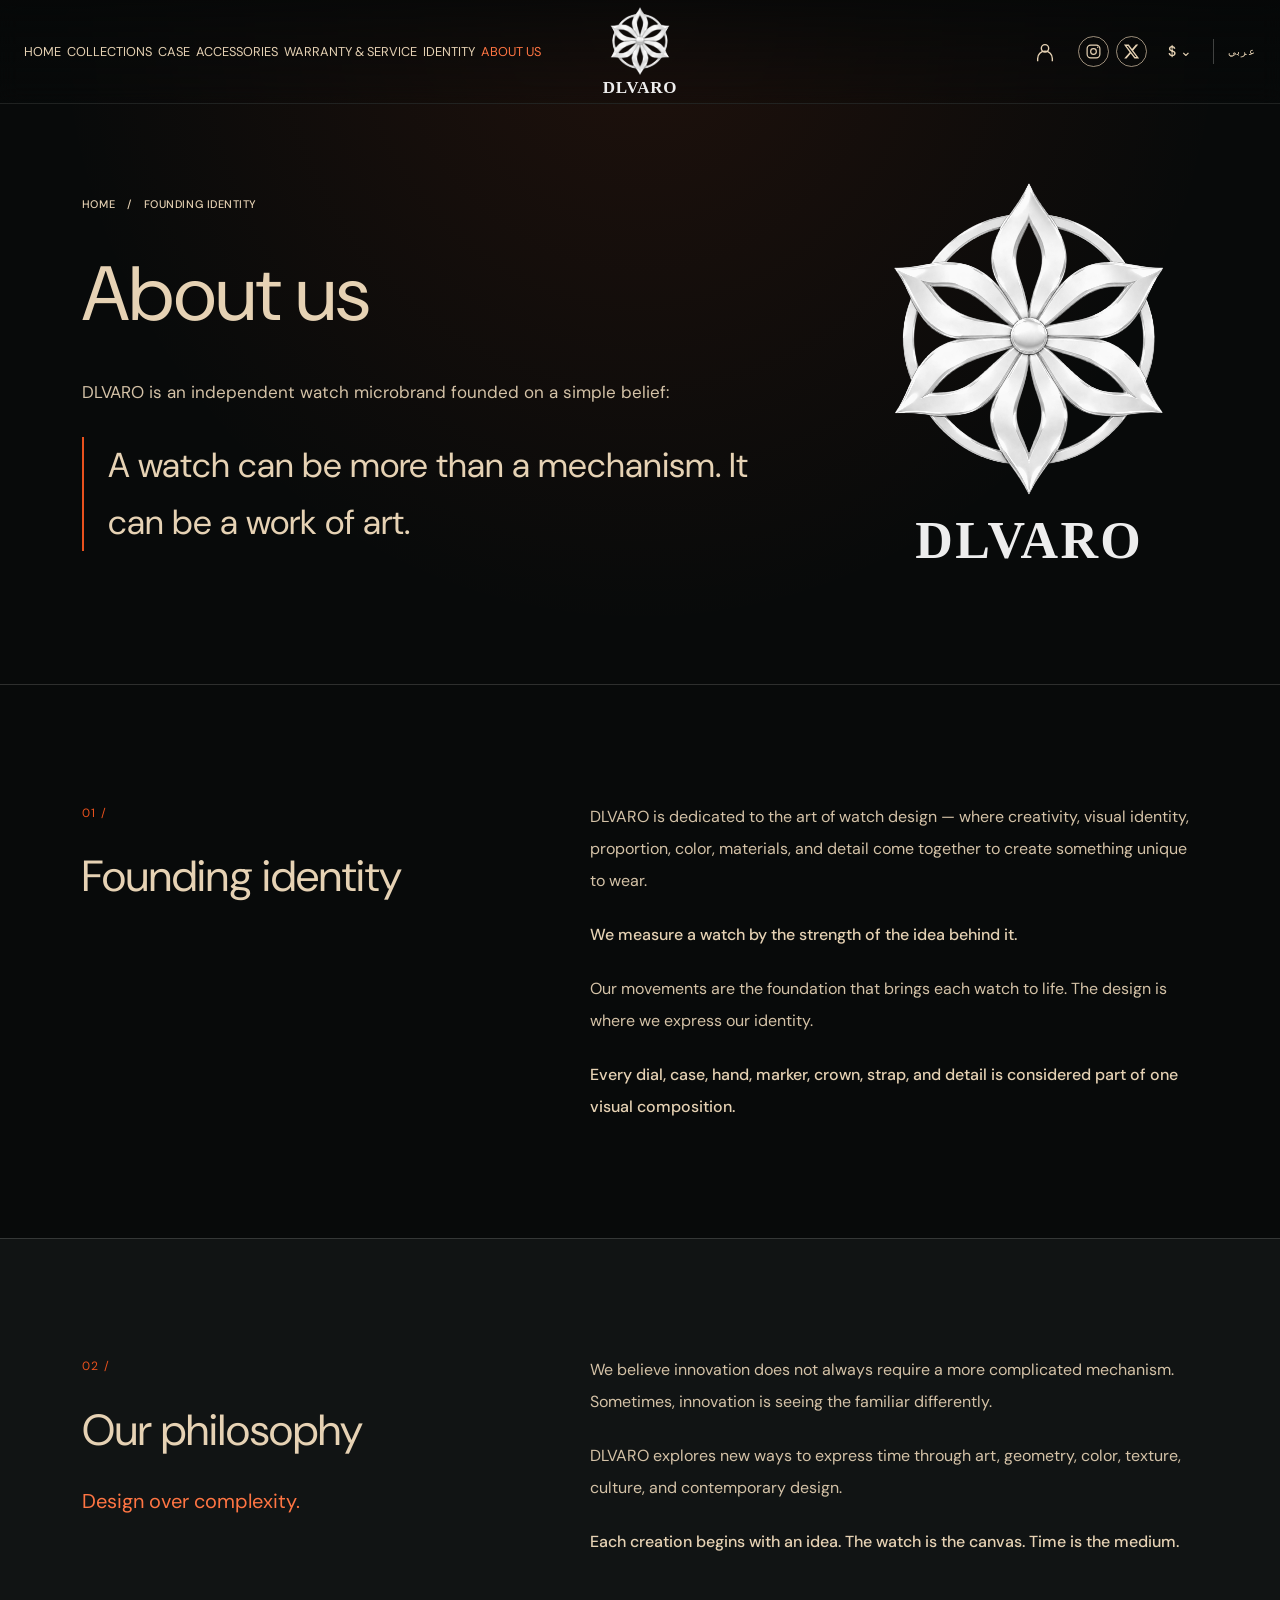
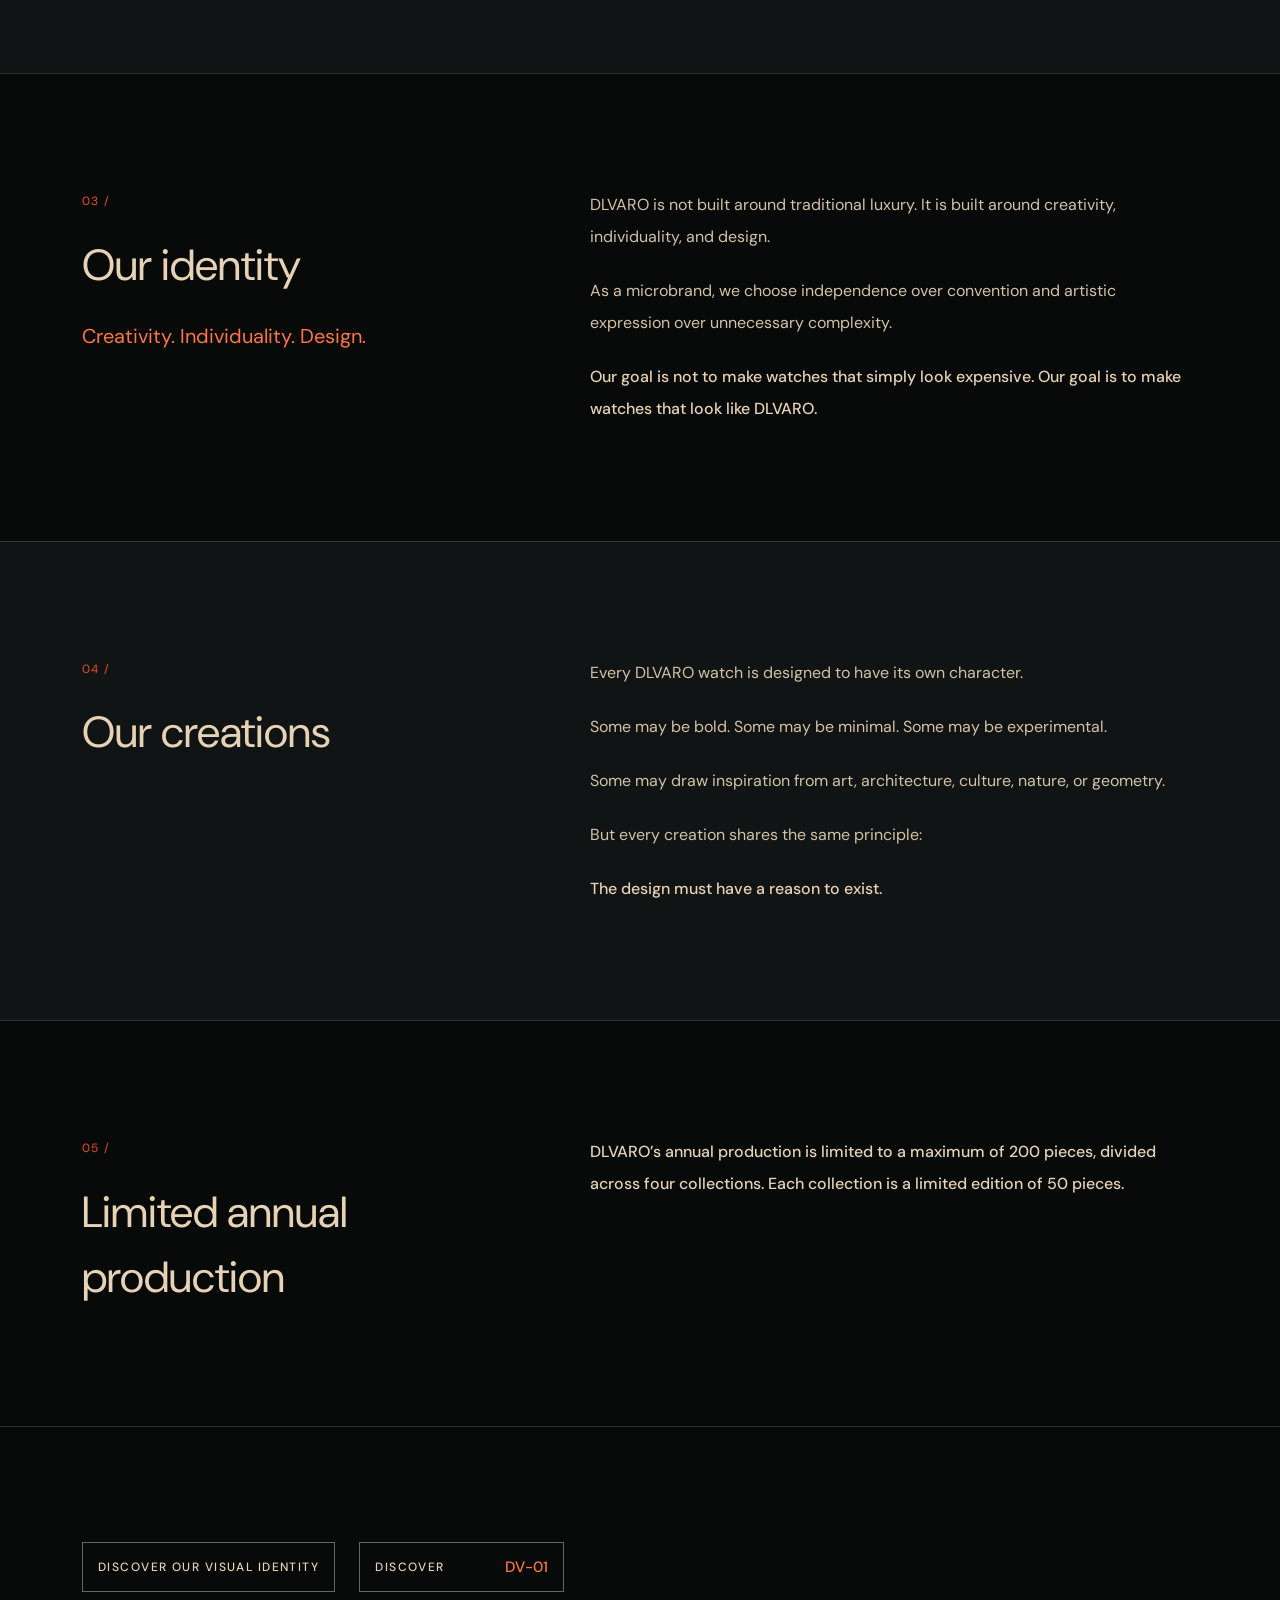
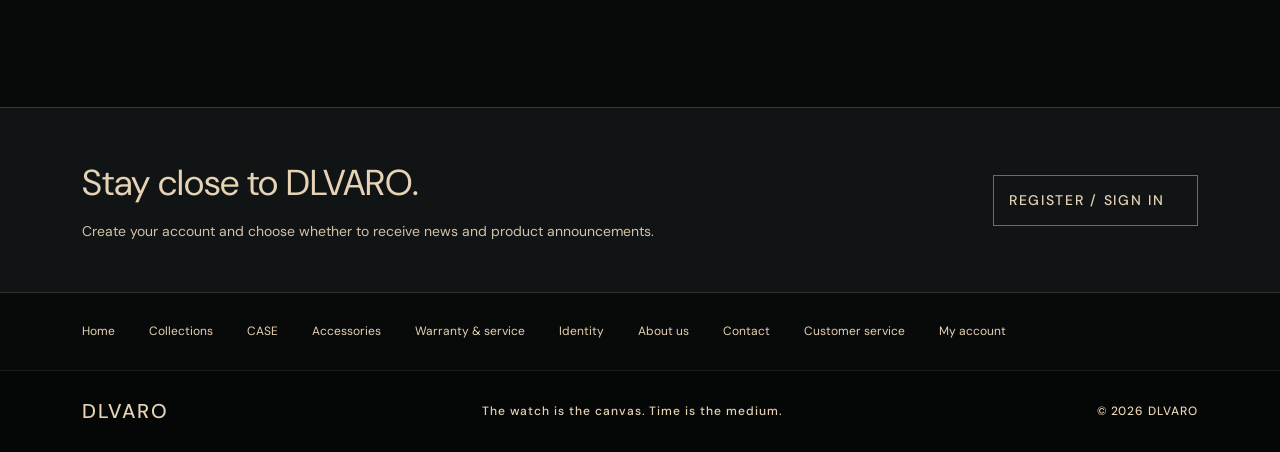
==== about.html @ 879e499f "Replace accessories imagery with four approved strap colours" ====
<!doctype html>
<html lang="en" dir="ltr">
<head>
  <meta charset="utf-8">
  <meta name="viewport" content="width=device-width, initial-scale=1">
  <meta name="theme-color" content="#090b0b">
  <meta name="description" content="Meet DLVARO: an independent watch microbrand founded on creativity, individuality, and design. Discover our founding identity and philosophy.">
  <link rel="alternate" hreflang="en" href="about.html?lang=en">
  <link rel="alternate" hreflang="ar" href="about.html?lang=ar">
  <link rel="alternate" hreflang="x-default" href="about.html?lang=en">
  <title>About us — DLVARO</title>
  <script>try { if (!sessionStorage.getItem("dlvaro-splash-seen") && !matchMedia("(prefers-reduced-motion: reduce)").matches) document.documentElement.classList.add("splash-pending"); } catch (_) {}</script>
  <link rel="preload" as="image" href="assets/dlvaro-emblem-gloss-nickel-20261121.png" imagesrcset="assets/dlvaro-emblem-gloss-nickel-20261121-192.png 192w, assets/dlvaro-emblem-gloss-nickel-20261121-640.png 640w, assets/dlvaro-emblem-gloss-nickel-20261121.png 1254w" imagesizes="320px">
  <link rel="preconnect" href="https://fonts.googleapis.com">
  <link rel="preconnect" href="https://fonts.gstatic.com" crossorigin>
  <link href="https://fonts.googleapis.com/css2?family=Cormorant+Garamond:wght@400;500;600&family=DM+Sans:wght@400;500;600&family=Noto+Naskh+Arabic:wght@400;500;600&family=Noto+Sans+Arabic:wght@400;500;600&display=swap" rel="stylesheet">
  <link rel="stylesheet" href="styles.css?v=extra-shine-20261121">
  <script src="image-quality.js?v=gloss-nickel-20261121" defer></script>
  <script src="app.js?v=accessories-four-20261121" defer></script>
  <link rel="stylesheet" href="currency.css?v=symbols-1">
  <script src="currency.js?v=trim-zeros-1" defer></script>
</head>
<body data-page="about">
  <a class="skip-link" href="#main" data-i18n="skip">Skip to content</a>
  <div class="brand-splash" aria-label="DLVARO opening animation">
    <button class="splash-skip" type="button" data-i18n="splashSkip">Skip intro</button>
    <div class="splash-lockup" aria-hidden="true">
      <img src="assets/dlvaro-emblem-gloss-nickel-20261121.png" width="1254" height="1254" alt="" srcset="assets/dlvaro-emblem-gloss-nickel-20261121-192.png 192w, assets/dlvaro-emblem-gloss-nickel-20261121-640.png 640w, assets/dlvaro-emblem-gloss-nickel-20261121.png 1254w" sizes="160px" decoding="async"><span class="brand-wordmark" dir="ltr">DLVARO</span>
      <p data-i18n="splashLine">The watch is the canvas. Time is the medium.</p>
    </div>
    <span class="splash-rule" aria-hidden="true"></span>
  </div>
  <header class="site-header">
    <a class="brand" href="index.html" aria-label="DLVARO home">
      <img src="assets/dlvaro-emblem-gloss-nickel-20261121.png" width="1254" height="1254" alt="" srcset="assets/dlvaro-emblem-gloss-nickel-20261121-192.png 192w, assets/dlvaro-emblem-gloss-nickel-20261121-640.png 640w, assets/dlvaro-emblem-gloss-nickel-20261121.png 1254w" sizes="160px" decoding="async"><span class="brand-wordmark" dir="ltr">DLVARO</span>
    </a>
    <nav class="primary-nav" id="primary-nav" aria-label="Primary navigation" data-i18n-aria="navLabel">
      <a href="index.html" data-i18n="navHome">Home</a>
      <a href="products.html" data-i18n="navProducts">Collections</a><a href="case.html" data-i18n="navCase">CASE</a>
      <a href="accessories.html" data-i18n="navAccessories">Accessories</a>
      <a href="service.html" data-i18n="navService">Warranty & service</a>
      <a href="identity.html" data-i18n="navVisualIdentity">Identity</a>
      <a href="about.html" data-i18n="navAbout">About us</a>
    </nav>
    <div class="header-actions"><a class="account-link-header" href="account.html" aria-label="My account" data-i18n-aria="accountNav"><svg viewBox="0 0 24 24" width="22" height="22" fill="none" stroke="currentColor" stroke-width="1.5" aria-hidden="true"><circle cx="12" cy="8" r="4"/><path d="M4 22v-3a8 8 0 0 1 16 0v3"/></svg></a>
      <a class="inquire-link" href="index.html#contact"><span data-i18n="navInquire">Inquire</span><span aria-hidden="true"><svg class='direction-arrow' viewBox='0 0 24 24' aria-hidden='true' focusable='false'><path d='M5 19 19 5M5 5h14v14'/></svg></span></a>
      <div class="header-social" aria-label="DLVARO social media">
        <a href="https://www.instagram.com/dlvaroofficial" target="_blank" rel="noopener noreferrer" aria-label="Instagram — DLVARO official profile"><svg class="social-icon instagram-icon" viewBox="0 0 24 24" aria-hidden="true"><rect x="3" y="3" width="18" height="18" rx="5"/><circle cx="12" cy="12" r="4"/><circle class="instagram-dot" cx="18" cy="6" r="1"/></svg></a>
        <a href="https://x.com/dlvaroofficial" target="_blank" rel="noopener noreferrer" aria-label="X — DLVARO official profile"><svg class="social-icon x-icon" viewBox="0 0 24 24" aria-hidden="true"><path d="M18.244 2.25h3.308l-7.227 8.26 8.502 11.24h-6.657l-5.214-6.817-5.967 6.817H1.68l7.73-8.835L1.254 2.25h6.826l4.713 6.231zm-1.161 17.52h1.833L7.084 4.126H5.117z"/></svg></a>
      </div>
      <button class="language-toggle" type="button" aria-label="Switch language">عربي</button>
      <button class="menu-toggle" type="button" aria-label="Open menu" aria-controls="primary-nav" aria-expanded="false"><span></span><span></span></button>
    </div>
  </header>

  <main id="main" class="about-page">
<section class="about-hero section-pad" aria-labelledby="about-title">
 <div class="about-heading"><div class="section-kicker"><a href="index.html" data-i18n="navHome">Home</a><span>/</span><span data-i18n="aboutFounding">Founding identity</span></div><h1 id="about-title" data-i18n="navAbout">About us</h1><p class="about-intro" data-i18n="aboutIntro">DLVARO is an independent watch microbrand founded on a simple belief:</p><blockquote data-i18n="aboutQuote">A watch can be more than a mechanism. It can be a work of art.</blockquote></div><figure class="about-emblem"><img src="assets/dlvaro-emblem-gloss-nickel-20261121.png" width="1254" height="1254" alt="" srcset="assets/dlvaro-emblem-gloss-nickel-20261121-192.png 192w, assets/dlvaro-emblem-gloss-nickel-20261121-640.png 640w, assets/dlvaro-emblem-gloss-nickel-20261121.png 1254w" sizes="320px" decoding="async" fetchpriority="high"><span class="brand-wordmark" dir="ltr">DLVARO</span></figure></section><section class="about-principle section-pad" id="founding" aria-labelledby="founding-title"><div class="about-section-heading"><span class="section-number">01 /</span><h2 id="founding-title" data-i18n="aboutFounding">Founding identity</h2></div><div class="about-body"><p data-i18n="aboutDedication">DLVARO is dedicated to the art of watch design — where creativity, visual identity, proportion, color, materials, and detail come together to create something unique to wear.</p><p class="about-emphasis" data-i18n="aboutIdea">We measure a watch by the strength of the idea behind it.</p><p data-i18n="aboutMovement">Our movements are the foundation that brings each watch to life. The design is where we express our identity.</p><p class="about-emphasis" data-i18n="aboutComposition">Every dial, case, hand, marker, crown, strap, and detail is considered part of one visual composition.</p></div></section><section class="about-principle section-pad" id="philosophy" aria-labelledby="philosophy-title"><div class="about-section-heading"><span class="section-number">02 /</span><h2 id="philosophy-title" data-i18n="aboutPhilosophy">Our philosophy</h2><p class="about-subtitle" data-i18n="aboutDesign">Design over complexity.</p></div><div class="about-body"><p data-i18n="aboutInnovation">We believe innovation does not always require a more complicated mechanism. Sometimes, innovation is seeing the familiar differently.</p><p data-i18n="aboutExplore">DLVARO explores new ways to express time through art, geometry, color, texture, culture, and contemporary design.</p><p class="about-emphasis" data-i18n="aboutCanvas">Each creation begins with an idea. The watch is the canvas. Time is the medium.</p></div></section><section class="about-principle section-pad" id="identity" aria-labelledby="identity-title"><div class="about-section-heading"><span class="section-number">03 /</span><h2 id="identity-title" data-i18n="aboutIdentity">Our identity</h2><p class="about-subtitle" data-i18n="aboutValues">Creativity. Individuality. Design.</p></div><div class="about-body"><p data-i18n="aboutLuxury">DLVARO is not built around traditional luxury. It is built around creativity, individuality, and design.</p><p data-i18n="aboutIndependence">As a microbrand, we choose independence over convention and artistic expression over unnecessary complexity.</p><p class="about-emphasis" data-i18n="aboutGoal">Our goal is not to make watches that simply look expensive. Our goal is to make watches that look like DLVARO.</p></div></section><section class="about-principle section-pad" id="creations" aria-labelledby="creations-title"><div class="about-section-heading"><span class="section-number">04 /</span><h2 id="creations-title" data-i18n="aboutCreations">Our creations</h2></div><div class="about-body"><p data-i18n="aboutCharacter">Every DLVARO watch is designed to have its own character.</p><p data-i18n="aboutRange">Some may be bold. Some may be minimal. Some may be experimental.</p><p data-i18n="aboutInspiration">Some may draw inspiration from art, architecture, culture, nature, or geometry.</p><p data-i18n="aboutPrinciple">But every creation shares the same principle:</p><p class="about-emphasis" data-i18n="aboutReason">The design must have a reason to exist.</p></div></section><section class="about-principle section-pad" id="annual-production" aria-labelledby="production-title"><div class="about-section-heading"><span class="section-number">05 /</span><h2 id="production-title" data-i18n="productionTitle">Limited annual production</h2></div><div class="about-body"><p class="about-emphasis" data-i18n="productionText">DLVARO’s annual production is limited to a maximum of 200 pieces, divided across four collections. Each collection is a limited edition of 50 pieces.</p></div></section><nav class="about-next section-pad" aria-label="Explore DLVARO" data-i18n-aria="explore"><a class="button-outline" href="identity.html" data-i18n="aboutExploreIdentity">Discover our visual identity</a><a class="button-outline" href="products.html" data-i18n="aboutExploreWatch">Discover DV-01</a></nav></main>

  <section class="membership-invite"><div><h2 data-i18n="joinTitle" >Stay close to DLVARO.</h2><p data-i18n="joinText" >Create your account and choose whether to receive news and product announcements.</p></div><a class="button-outline" href="account.html" data-i18n="joinCta">Register / Sign in</a></section>
<nav class="footer-map" aria-label="Site map" data-i18n-aria="siteMap">
  <a href="index.html" data-i18n="navHome">Home</a><a href="products.html" data-i18n="navProducts">Collections</a><a href="case.html" data-i18n="navCase">CASE</a><a href="accessories.html" data-i18n="navAccessories">Accessories</a><a href="service.html" data-i18n="navService">Warranty & service</a><a href="identity.html" data-i18n="navVisualIdentity">Identity</a>
      <a href="about.html" data-i18n="navAbout">About us</a><a href="index.html#contact" data-i18n="navContact">Contact</a>
<a href="service.html#customer-service" data-i18n="customerService">Customer service</a><a href="account.html" data-i18n="accountNav">My account</a></nav>
<footer class="site-footer"><a class="footer-brand" href="index.html">DLVARO</a><p data-i18n="footerLine">The watch is the canvas. Time is the medium.</p><span>© <span id="year"></span> DLVARO</span></footer>
</body>
</html>
---- styles.css ----
:root {
  color-scheme: dark;
  --ink: #080a0a;
  --ink-raised: #111414;
  --ink-panel: #171a19;
  --paper: #e8e7e1;
  --paper-soft: #f1f0eb;
  --text-warm: #e6d2b4;
  --text-warm-soft: #d4c2a7;
  --silver: #c9cbc7;
  --silver-muted: #9da29e;
  --orange: #e9511d;
  --orange-light: #ff7543;
  --rule-dark: rgba(238, 240, 234, .16);
  --rule-light: rgba(17, 20, 19, .17);
  --serif: var(--sans);
  --sans: "DM Sans", "Helvetica Neue", Arial, sans-serif;
  --arabic-serif: var(--arabic-sans);
  --arabic-sans: "Noto Sans Arabic", "Geeza Pro", Tahoma, sans-serif;
  --page-pad: clamp(22px, 6.4vw, 112px);
  --content: 1440px;
}
* { box-sizing: border-box; }
.model-code { display: inline-block; white-space: nowrap; font-family: var(--sans) !important; font-variant-numeric: lining-nums; font-feature-settings: normal; font-weight: 500; letter-spacing: .015em; }
.brand-splash {
  position: fixed; z-index: 1000; inset: 0; display: grid; place-items: center; overflow: hidden;
  background: radial-gradient(ellipse at 50% 52%, rgba(225, 230, 225, .08), transparent 31%), #080a0a;
  color: var(--text-warm); opacity: 0; visibility: hidden; pointer-events: none;
  transition: opacity .55s ease, visibility .55s ease;
}
.brand-splash::before {
  content: ""; position: absolute; inset: 0; opacity: .15; pointer-events: none;
  background: linear-gradient(90deg, transparent calc(50% - .5px), rgba(238, 240, 234, .22) 50%, transparent calc(50% + .5px));
}
.splash-pending .brand-splash { opacity: 1; visibility: visible; pointer-events: auto; animation: splash-failsafe 3.2s linear forwards; }
.splash-exit .brand-splash { opacity: 0; pointer-events: none; }
.splash-lockup { position: relative; display: grid; justify-items: center; gap: 20px; opacity: 0; animation: splash-lockup-reveal .95s .12s cubic-bezier(.2,.7,.25,1) forwards; }
.splash-lockup img { width: clamp(180px, 27vw, 310px); max-height: 47svh; object-fit: contain; filter: drop-shadow(0 20px 45px rgba(0,0,0,.55)); }
.splash-lockup p { color: var(--text-warm); font: 500 9px/1.5 var(--sans); letter-spacing: .22em; text-align: center; text-transform: uppercase; }
.splash-rule { position: absolute; top: calc(50% + clamp(110px, 25vh, 230px)); width: 58px; height: 1px; background: var(--orange); transform: scaleX(0); animation: splash-rule-reveal .75s .4s ease-out forwards; }
.splash-skip { position: absolute; z-index: 1; top: 26px; inset-inline-end: var(--page-pad); padding: 9px 12px; border: 1px solid rgba(238,240,234,.28); background: transparent; color: var(--text-warm); cursor: pointer; font: 500 8px/1.5 var(--sans); letter-spacing: .14em; text-transform: uppercase; }
.splash-skip:hover { border-color: var(--orange-light); color: var(--text-warm); }
@keyframes splash-lockup-reveal { from { opacity: 0; transform: translateY(14px) scale(.97); filter: blur(7px); } to { opacity: 1; transform: translateY(0) scale(1); filter: blur(0); } }
@keyframes splash-rule-reveal { to { transform: scaleX(1); } }
@keyframes splash-failsafe { 0%, 82% { opacity: 1; visibility: visible; } 100% { opacity: 0; visibility: hidden; } }
html { scroll-behavior: smooth; scroll-padding-top: 88px; }
body {
  margin: 0;
  background: var(--ink);
  color: var(--text-warm);
  font: 400 14px/1.7 var(--sans);
  -webkit-font-smoothing: antialiased;
  text-rendering: optimizeLegibility;
}
body.menu-open { overflow: hidden; }
a { color: inherit; text-decoration: none; }
button { font: inherit; }
img { display: block; max-width: 100%; }
h1, h2, h3, p, figure { margin: 0; }
::selection { color: var(--text-warm); background: var(--orange); }
:focus-visible { outline: 2px solid var(--orange-light); outline-offset: 4px; }
.skip-link {
  position: fixed; z-index: 100; top: 10px; inset-inline-start: 10px;
  padding: 10px 16px; color: var(--text-warm); background: var(--orange);
  transform: translateY(-160%);
}
.skip-link:focus { transform: translateY(0); }
.site-header {
  position: absolute; inset: 0 0 auto; z-index: 20;
  height: 104px; padding-inline: var(--page-pad);
  display: grid; grid-template-columns: 1fr auto 1fr; align-items: center;
  color: var(--text-warm);
  border-bottom: 1px solid rgba(238, 240, 234, .11);
  background: linear-gradient(180deg, rgba(6, 8, 8, .84), rgba(6, 8, 8, .18));
  backdrop-filter: blur(10px);
}
.brand { width: 96px; height: 100px; display: grid; place-items: center; }
.brand img { width: 92px; height: 98px; object-fit: contain; }
.primary-nav { display: flex; align-items: center; justify-content: center; gap: clamp(22px, 3.5vw, 52px); }
.primary-nav a, .inquire-link, .language-toggle {
  font-size: 10px; letter-spacing: .13em; text-transform: uppercase;
}
.primary-nav a { color: var(--text-warm); transition: color .2s ease; }
.primary-nav a:hover, .social-links a:hover { color: var(--orange-light); }
.header-actions { display: flex; justify-content: flex-end; align-items: center; gap: 18px; }
.inquire-link { display: inline-flex; align-items: center; gap: 9px; white-space: nowrap; }
.inquire-link span:last-child { color: var(--orange-light); font-size: 15px; }
.header-social { display: flex; align-items: center; gap: 7px; }
.header-social a {
  width: 31px; height: 31px; display: grid; place-items: center; border-radius: 50%;
  color: var(--text-warm); border: 1px solid rgba(238, 240, 234, .32);
  transition: color .2s ease, border-color .2s ease, background .2s ease;
}
.header-social a:hover { color: var(--orange-light); border-color: var(--orange-light); background: rgba(233, 81, 29, .1); }
.social-icon { display: block; width: 17px; height: 17px; flex: none; }
.instagram-icon { fill: none; stroke: currentColor; stroke-width: 1.7; }
.instagram-dot { fill: currentColor; stroke: none; }
.x-icon { fill: currentColor; }
.language-toggle {
  color: var(--text-warm); cursor: pointer; border: 0;
  border-inline-start: 1px solid rgba(238, 240, 234, .25);
  background: transparent; padding: 4px 0 4px 14px; white-space: nowrap;
}
.menu-toggle { display: none; }

main, footer { overflow: clip; }
.hero {
  position: relative; isolation: isolate; overflow: hidden;
  min-height: min(900px, 100svh); padding: 124px var(--page-pad) 76px;
  display: grid; grid-template-columns: minmax(0, .92fr) minmax(0, 1.08fr);
  align-items: center; gap: clamp(32px, 5.5vw, 84px);
  background:
    radial-gradient(ellipse at 73% 49%, rgba(218, 224, 217, .075), transparent 32%),
    radial-gradient(ellipse at 50% 80%, rgba(233, 81, 29, .11), transparent 32%),
    var(--ink);
}
.hero::before {
  content: ""; position: absolute; z-index: -1; inset: 0;
  opacity: .14; pointer-events: none;
  background: linear-gradient(90deg, transparent 49.94%, rgba(236, 238, 233, .16) 50%, transparent 50.06%);
}
.hero-grain {
  position: absolute; z-index: -1; inset: 0; pointer-events: none; opacity: .08;
  background-image: url("data:image/svg+xml,%3Csvg viewBox='0 0 180 180' xmlns='http://www.w3.org/2000/svg'%3E%3Cfilter id='n'%3E%3CfeTurbulence type='fractalNoise' baseFrequency='.94' numOctaves='3' stitchTiles='stitch'/%3E%3C/filter%3E%3Crect width='100%25' height='100%25' filter='url(%23n)' opacity='.18'/%3E%3C/svg%3E");
}
.hero-copy { position: relative; z-index: 2; max-width: 590px; }
.eyebrow, .section-kicker {
  display: flex; align-items: center; gap: 12px;
  color: var(--text-warm); font: 500 9px/1.5 var(--sans);
  letter-spacing: .18em; text-transform: uppercase;
}
.eyebrow-line { width: 32px; height: 1px; background: var(--orange); }
.hero h1 {
  margin: 34px 0 15px; max-width: 680px;
  color: var(--text-warm); font: 400 clamp(58px, 6.3vw, 92px)/.91 var(--serif);
  letter-spacing: -.042em; text-wrap: balance;
}
.hero h1 em { color: var(--text-warm-soft); font-weight: 400; }
.hero-subtitle { color: var(--text-warm); font: 400 clamp(20px, 2.1vw, 26px)/1.2 var(--serif); margin-bottom: 27px; }
.text-link {
  width: fit-content; display: inline-flex; align-items: center; gap: 19px;
  padding: 11px 0; border-bottom: 1px solid rgba(238, 240, 234, .36);
  color: var(--text-warm); font: 500 9px/1.4 var(--sans);
  letter-spacing: .15em; text-transform: uppercase;
}
.link-arrow { color: var(--orange-light); font-size: 16px; transition: transform .2s ease; }
.text-link:hover .link-arrow { transform: translate(3px, 3px); }
.hero-technical {
  display: grid; grid-template-columns: 1.1fr 1fr .8fr; gap: 10px;
  margin-top: 36px; padding: 14px 0 12px;
  border-top: 1px solid var(--rule-dark); border-bottom: 1px solid var(--rule-dark);
}
.hero-technical div { display: flex; flex-direction: column; gap: 4px; min-width: 0; }
.hero-technical div + div { padding-inline-start: 12px; border-inline-start: 1px solid var(--rule-dark); }
.hero-technical span { color: var(--text-warm); font: 500 8px/1.4 var(--sans); letter-spacing: .12em; text-transform: uppercase; }
.hero-technical strong { color: var(--text-warm); font: 500 10px/1.5 var(--sans); white-space: nowrap; }
.hero-product { position: relative; z-index: 1; width: min(100%, 470px); justify-self: center; }
.hero-image-frame {
  position: relative; width: 100%; aspect-ratio: 1087 / 1446; max-height: min(72svh, 740px);
  overflow: hidden; background: #090b0b; box-shadow: 0 28px 84px rgba(0, 0, 0, .42);
}
.hero-image-frame::after { content: ""; position: absolute; inset: 0; border: 1px solid rgba(238, 240, 234, .12); pointer-events: none; }
.hero-image-frame img { width: 100%; height: 100%; object-fit: contain; }
.hero-index {
  position: absolute; inset-inline-start: -31px; bottom: 62px;
  display: flex; flex-direction: column; align-items: center; gap: 9px;
  color: var(--text-warm-soft); font: 400 12px/1 var(--serif);
}
.index-rule { width: 1px; height: 48px; background: var(--orange); }
.hero-caption {
  position: absolute; inset-inline-end: 0; bottom: -29px;
  color: var(--text-warm); font: 500 8px/1.4 var(--sans); letter-spacing: .12em; text-transform: uppercase;
}
.hero-bottom {
  position: absolute; inset: auto var(--page-pad) 20px; z-index: 2;
  display: flex; justify-content: space-between; gap: 18px;
  color: var(--text-warm); font: 500 8px/1.4 var(--sans); letter-spacing: .14em; text-transform: uppercase;
}
.hero-bottom span:nth-child(2) { color: var(--text-warm); }
.section-pad { padding: clamp(82px, 9vw, 136px) var(--page-pad); }
.manifesto {
  position: relative; overflow: hidden; min-height: 560px;
  background: #111414; color: var(--text-warm);
}
.section-kicker span:first-child { color: var(--orange-light); font: 500 10px/1 var(--sans); letter-spacing: .08em; }
.manifesto-body { position: relative; z-index: 1; max-width: 1050px; margin: 66px auto 0; }
.manifesto h2 {
  max-width: 920px; margin-bottom: 36px;
  color: var(--text-warm); font: 400 clamp(39px, 5.1vw, 68px)/1.05 var(--serif);
  letter-spacing: -.027em; text-wrap: balance;
}
.manifesto h2 em { color: var(--orange-light); font-weight: 400; }
.manifesto-detail {
  display: grid; grid-template-columns: 1fr 1fr; gap: clamp(28px, 6vw, 80px);
  max-width: 850px; margin-inline-start: 18%; color: var(--text-warm);
  font: 400 13px/1.9 var(--sans);
}
.manifesto-note {
  padding-inline-start: 20px; border-inline-start: 1px solid var(--orange);
  color: var(--text-warm); font: 400 18px/1.5 var(--serif);
}
.manifesto-stamp {
  position: absolute; inset-inline-end: var(--page-pad); bottom: 22px;
  width: clamp(86px, 10vw, 140px); aspect-ratio: 1;
  opacity: .38; mix-blend-mode: screen; pointer-events: none;
}
.manifesto-stamp img, .orbit-core img { display: block; width: 100%; height: 100%; object-fit: contain; }
.collection { background: var(--paper); color: var(--ink); }
.collection .section-kicker, .story .section-kicker { color: #616862; }
.collection-heading { display: flex; justify-content: space-between; align-items: end; gap: 28px; margin-bottom: 38px; }
.collection-heading p { color: #515852; font: 400 18px/1.5 var(--serif); }
.watch-card {
  display: grid; grid-template-columns: minmax(240px, .75fr) minmax(0, 1.25fr);
  min-height: 520px; background: var(--ink); color: var(--text-warm);
}
.watch-edition-panel {
  position: relative; overflow: hidden; min-height: 470px; padding: 40px;
  display: flex; flex-direction: column; justify-content: center; align-items: center;
  background: radial-gradient(ellipse at 50% 54%, rgba(221, 225, 219, .1), transparent 55%), #0a0c0c;
  border-inline-end: 1px solid var(--rule-dark); text-align: center;
}
.watch-edition-panel::before, .watch-edition-panel::after {
  content: ""; position: absolute; width: 68%; height: 1px; background: rgba(238, 240, 234, .1);
}
.watch-edition-panel::before { top: 26%; }
.watch-edition-panel::after { bottom: 26%; }
.edition-overline { color: var(--text-warm); font: 500 8px/1.4 var(--sans); letter-spacing: .2em; }
.watch-edition-panel strong { color: var(--text-warm); font: 400 clamp(110px, 15vw, 210px)/.9 var(--serif); letter-spacing: -.06em; }
.watch-edition-panel>span:nth-of-type(2) { color: var(--text-warm); font: 500 8px/1.4 var(--sans); letter-spacing: .17em; text-transform: uppercase; }
.edition-divider { width: 35px; height: 1px; margin: 27px 0 18px; background: var(--orange); }
.edition-mark { color: var(--text-warm-soft); font: 400 15px/1.2 var(--serif); letter-spacing: .12em; }
.watch-information { padding: clamp(34px, 5.4vw, 74px); display: flex; flex-direction: column; align-items: flex-start; }
.watch-topline { display: flex; align-items: center; gap: 12px; color: var(--text-warm); font: 500 8px/1.5 var(--sans); letter-spacing: .14em; text-transform: uppercase; }
.orange-dot { width: 6px; height: 6px; flex: none; border-radius: 50%; background: var(--orange); }
.watch-information h2 { margin-top: 24px; color: var(--text-warm); font: 400 clamp(66px, 8vw, 104px)/.92 var(--serif); letter-spacing: -.05em; }
.watch-subtitle { margin: 4px 0 20px; color: var(--orange-light); font: 400 18px/1.4 var(--serif); }
.watch-description { max-width: 490px; margin-bottom: 27px; color: var(--text-warm); font: 400 12px/1.85 var(--sans); }
.watch-specs { display: grid; grid-template-columns: repeat(2, minmax(0, 1fr)); width: 100%; margin-bottom: 27px; border-top: 1px solid var(--rule-dark); }
.watch-specs div { display: flex; flex-direction: column; gap: 4px; min-width: 0; padding: 12px 10px 12px 0; border-bottom: 1px solid var(--rule-dark); }
.watch-specs span { color: var(--text-warm); font: 500 8px/1.5 var(--sans); letter-spacing: .12em; text-transform: uppercase; }
.watch-specs strong { color: var(--text-warm); font: 500 10px/1.6 var(--sans); }
.button-outline, .button-solid {
  display: inline-flex; align-items: center; justify-content: space-between; gap: 26px;
  min-width: 205px; padding: 13px 15px; border: 1px solid rgba(238, 240, 234, .4);
  color: var(--text-warm); font: 500 9px/1.5 var(--sans); letter-spacing: .12em; text-transform: uppercase;
  transition: background .2s ease, border-color .2s ease, color .2s ease;
}
.button-outline:hover { border-color: var(--orange); background: var(--orange); color: var(--text-warm); }
.button-outline span:last-child, .button-solid span:last-child { color: var(--orange-light); font-size: 15px; }
.button-solid { border-color: var(--orange); background: var(--orange); color: var(--text-warm); }
.button-solid:hover { border-color: var(--orange-light); background: var(--orange-light); }
.button-solid span:last-child { color: var(--text-warm); }
.coming-soon { margin-top: 12px; color: var(--text-warm); font: 500 9px/1.5 var(--sans); letter-spacing: .1em; }
.watch-page-link { margin-top: 18px; color: var(--text-warm); font-size: 10px; border-bottom: 1px solid rgba(238, 240, 234, .28); padding-bottom: 5px; }
.collection .visual-note { margin-top: 15px; color: #6b726c; text-align: end; font-size: 8px; }
.product-gallery { background: #0b0e0e; color: var(--text-warm); }
.product-gallery .section-kicker { color: var(--text-warm); }
.gallery-heading { display: grid; grid-template-columns: .7fr 1.3fr auto; align-items: start; gap: 30px; margin-bottom: 30px; }
.gallery-heading h2 { margin: 0 0 16px; color: var(--text-warm); font: 400 clamp(48px, 6.2vw, 84px)/.95 var(--serif); letter-spacing: -.04em; text-wrap: balance; }
.gallery-heading h2 em { color: var(--text-warm-soft); font-weight: 400; }
.gallery-heading p { max-width: 440px; color: var(--text-warm); font: 400 13px/1.8 var(--sans); }
.gallery-controls { display: flex; align-items: center; align-self: end; gap: 12px; padding-bottom: 3px; }
.gallery-controls button { width: 38px; height: 38px; display: grid; place-items: center; border: 1px solid rgba(238,240,234,.3); border-radius: 50%; background: transparent; color: var(--text-warm); cursor: pointer; transition: border-color .2s ease, color .2s ease, background .2s ease; }
.gallery-controls button:hover:not(:disabled) { border-color: var(--orange); background: var(--orange); color: var(--text-warm); }
.gallery-controls button:disabled { opacity: .35; cursor: default; }
.gallery-controls button span { font: 400 18px/1 var(--sans); }
.gallery-progress { min-width: 56px; color: var(--text-warm); font: 500 9px/1 var(--sans); letter-spacing: .12em; text-align: center; }
.gallery-progress strong { color: var(--orange-light); font-weight: 600; }
.gallery-grid { display: flex; align-items: stretch; gap: 14px; overflow-x: auto; padding-bottom: 4px; direction: ltr; scroll-snap-type: x mandatory; scroll-behavior: smooth; overscroll-behavior-inline: contain; scrollbar-width: none; -webkit-overflow-scrolling: touch; }
.gallery-grid::-webkit-scrollbar { display: none; }
.gallery-card {
  display: flex; flex: 0 0 clamp(280px, 31vw, 390px); flex-direction: column; min-width: 0; height: clamp(450px, 45vw, 560px); margin: 0; padding: 10px;
  overflow: hidden; border: 1px solid rgba(238, 240, 234, .13); background: #111414; scroll-snap-align: start;
}
.gallery-card img { width: 100%; height: calc(100% - 44px); min-height: 0; object-fit: contain; background: #090b0b; }
.gallery-card figcaption { min-height: 44px; display: flex; align-items: center; gap: 13px; padding-inline: 7px; color: var(--text-warm); }
.gallery-card figcaption span { color: var(--orange-light); font: 500 9px/1 var(--sans); letter-spacing: .14em; }
.gallery-card figcaption strong { font: 500 9px/1.5 var(--sans); letter-spacing: .12em; text-transform: uppercase; }
.philosophy {
  min-height: 640px; padding-block: clamp(82px, 10vw, 140px);
  display: grid; grid-template-columns: minmax(0, .95fr) minmax(0, 1.05fr);
  align-items: center; gap: clamp(38px, 7vw, 104px); overflow: hidden;
  background: radial-gradient(ellipse at 24% 50%, rgba(231, 235, 230, .065), transparent 38%), #111414;
}
.philosophy-visual { position: relative; width: 100%; max-width: 490px; aspect-ratio: 1; margin-inline: auto; display: grid; place-items: center; background: radial-gradient(circle, rgba(233, 81, 29, .1), transparent 62%); }
.orbit { position: absolute; border: 1px solid rgba(231, 234, 228, .24); border-radius: 50%; transform: rotate(-25deg); }
.orbit-one { width: 78%; height: 58%; }
.orbit-two { width: 57%; height: 84%; border-color: rgba(233, 81, 29, .6); transform: rotate(48deg); }
.orbit-core { width: 65%; aspect-ratio: 1; mix-blend-mode: screen; }
.orbit-label { position: absolute; inset-inline-end: 14%; bottom: 14%; color: var(--text-warm); font: 500 8px/1.4 var(--sans); letter-spacing: .18em; }
.philosophy-copy { max-width: 560px; }
.philosophy .section-kicker, .contact .section-kicker { color: var(--text-warm); }
.philosophy h2 { margin: 35px 0 22px; color: var(--text-warm); font: 400 clamp(52px, 6.3vw, 82px)/.96 var(--serif); letter-spacing: -.04em; }
.philosophy h2 em { color: var(--orange-light); font-weight: 400; }
.philosophy-copy>p { max-width: 470px; margin-bottom: 27px; color: var(--text-warm); font: 400 12px/1.9 var(--sans); }
.story { background: var(--paper-soft); color: var(--ink); padding-block: clamp(92px, 10vw, 140px) 95px; }
.story .section-kicker { color: #5e665f; }
.story-grid { display: grid; grid-template-columns: 1fr 1fr; align-items: end; gap: 10%; margin: 64px 0 76px; }
.story h2 { color: var(--ink); font: 400 clamp(52px, 7vw, 88px)/.98 var(--serif); letter-spacing: -.05em; text-wrap: balance; }
.story h2 em { color: var(--orange); font-weight: 400; }
.story-text { max-width: 500px; color: #555d56; font: 400 13px/1.9 var(--sans); }
.story-signoff { margin-top: 28px; color: #202421; font: 500 18px/1.5 var(--serif); }
.story-rule { display: flex; align-items: center; gap: 15px; color: #6f776f; font: 500 8px/1.4 var(--sans); letter-spacing: .14em; text-align: center; }
.story-rule span:first-child, .story-rule span:last-child { height: 1px; flex: 1; background: #c2c7c0; }
.contact { padding-block: 105px 66px; background: #090b0b; color: var(--text-warm); }
.contact-top { display: flex; justify-content: space-between; align-items: center; gap: 24px; }
.contact-top>p { margin: 0; color: var(--text-warm); font: 500 8px/1.5 var(--sans); letter-spacing: .14em; text-transform: uppercase; }
.contact-title { margin: 66px 0 34px; color: var(--text-warm); font: 400 clamp(58px, 8vw, 108px)/.94 var(--serif); letter-spacing: -.04em; text-wrap: balance; }
.contact-title em { color: var(--orange-light); font-weight: 400; }
.contact-actions { display: flex; flex-wrap: wrap; gap: 11px; }
.social-links { display: flex; align-items: center; flex-wrap: wrap; gap: 20px 30px; margin-top: 82px; padding-top: 20px; border-top: 1px solid var(--rule-dark); color: var(--text-warm); font: 500 9px/1.6 var(--sans); }
.social-links a { display: inline-flex; align-items: center; gap: 8px; transition: color .2s ease; }
.social-links .social-icon { width: 17px; height: 17px; }
.site-footer {
  min-height: 82px; padding: 18px var(--page-pad);
  display: flex; align-items: center; justify-content: space-between; gap: 20px;
  border-top: 1px solid rgba(238, 240, 234, .08); background: #050606;
  color: var(--text-warm); font: 500 8px/1.5 var(--sans); letter-spacing: .08em;
}
.footer-brand { color: var(--text-warm); font: 500 20px/1 var(--serif); letter-spacing: .08em; }
.watch-page { background: var(--ink); color: var(--text-warm); }
.watch-page-hero {
  min-height: 760px; padding: 128px var(--page-pad) 76px;
  display: grid; grid-template-columns: minmax(0, 1.02fr) minmax(0, .98fr);
  align-items: center; gap: clamp(38px, 7vw, 100px);
  background: radial-gradient(ellipse at 50% 52%, rgba(233, 81, 29, .1), transparent 42%), var(--ink);
}
.watch-page-image { width: min(100%, 520px); justify-self: center; overflow: hidden; background: #090b0b; box-shadow: 0 28px 84px rgba(0, 0, 0, .4); }
.watch-page-image img { width: 100%; aspect-ratio: 1087 / 1446; object-fit: contain; }
.watch-page-copy { max-width: 560px; }
.watch-page-copy .eyebrow { margin-bottom: 33px; }
.watch-page-edition { margin-bottom: 6px; color: var(--orange-light); font: 400 18px/1.4 var(--serif); }
.watch-page-copy h1 { margin: 0 0 22px; color: var(--text-warm); font: 400 clamp(68px, 8vw, 112px)/.94 var(--serif); letter-spacing: -.05em; }
.watch-page-copy h1 small { color: var(--text-warm); font: 500 10px/1.5 var(--sans); letter-spacing: .12em; white-space: nowrap; }
.watch-page-description { max-width: 450px; margin-bottom: 22px; color: var(--text-warm); font: 400 13px/1.9 var(--sans); }
.watch-page-status { display: flex; align-items: center; gap: 10px; margin-bottom: 28px; color: var(--text-warm); font: 500 9px/1.5 var(--sans); letter-spacing: .14em; text-transform: uppercase; }
.watch-page-specs { background: var(--paper); color: var(--ink); }
.watch-page-specs .section-kicker { color: #5e665f; }
.watch-page-specs .watch-specs { max-width: 920px; margin: 46px auto 0; border-top-color: var(--rule-light); }
.watch-page-specs .watch-specs div { padding: 17px 12px 17px 0; border-bottom-color: var(--rule-light); }
.watch-page-specs .watch-specs span { color: #626a63; }
.watch-page-specs .watch-specs strong { color: #202421; font: 500 12px/1.6 var(--sans); }
.watch-page-specs .visual-note { max-width: 920px; margin: 18px auto 0; color: #626a63; text-align: end; font-size: 8px; }

html[dir="rtl"] body { font-family: var(--arabic-sans); font-size: 14px; line-height: 1.9; }
html[dir="rtl"] .hero h1, html[dir="rtl"] .manifesto h2, html[dir="rtl"] .manifesto-note,
html[dir="rtl"] .collection-heading p, html[dir="rtl"] .watch-information h2,
html[dir="rtl"] .watch-subtitle, html[dir="rtl"] .gallery-heading h2,
html[dir="rtl"] .philosophy h2, html[dir="rtl"] .story h2,
html[dir="rtl"] .story-signoff, html[dir="rtl"] .contact-title,
html[dir="rtl"] .watch-page-copy h1, html[dir="rtl"] .watch-page-edition {
  font-family: var(--arabic-serif); letter-spacing: 0;
}
html[dir="rtl"] h1, html[dir="rtl"] h2, html[dir="rtl"] h3 { line-height: 1.3; }
html[dir="rtl"] em { font-style: normal; }
html[dir="rtl"] .hero-copy, html[dir="rtl"] .manifesto-body, html[dir="rtl"] .watch-information,
html[dir="rtl"] .philosophy-copy, html[dir="rtl"] .story-grid, html[dir="rtl"] .contact-title,
html[dir="rtl"] .watch-page-copy, html[dir="rtl"] .gallery-heading { text-align: right; }
html[dir="rtl"] .manifesto-detail { margin-inline-start: 18%; }
html[dir="rtl"] .watch-edition-panel { border-inline-end: 1px solid var(--rule-dark); }
html[dir="rtl"] .hero-bottom { direction: rtl; }
html[dir="rtl"] .hero-technical { text-align: right; }
html[dir="rtl"] .watch-specs div { padding: 12px 0 12px 10px; text-align: right; }
html[dir="rtl"] .watch-page-specs .watch-specs div { padding: 17px 0 17px 12px; }
html[dir="rtl"] .watch-page-status { flex-direction: row-reverse; }
html[dir="rtl"] .orbit-label { inset-inline-end: auto; inset-inline-start: 14%; }
html[dir="rtl"] .story-rule { direction: rtl; }
html[dir="rtl"] .contact-top { direction: rtl; }
html[dir="rtl"] .watch-page-copy h1 small { font-family: var(--arabic-sans); letter-spacing: .04em; }
html[dir="rtl"] .gallery-card figcaption { direction: rtl; }
html[dir="rtl"] .watch-information { align-items: flex-start; }

.js .reveal { opacity: 0; transform: translateY(26px); transition: opacity .8s ease, transform .85s cubic-bezier(.2, .65, .3, 1); transition-delay: var(--reveal-delay, 0s); }
.js .reveal.is-visible { opacity: 1; transform: translateY(0); }
.gallery-card:nth-child(2n) { --reveal-delay: .1s; }
.hero-copy.is-visible > *, .gallery-heading.is-visible h2, .gallery-heading.is-visible p {
  animation: page-arrive .85s cubic-bezier(.2,.65,.3,1) backwards;
}
.hero-copy.is-visible > h1 { animation-delay: .08s; }
.hero-copy.is-visible > .hero-subtitle { animation-delay: .16s; }
.hero-copy.is-visible > .text-link { animation-delay: .24s; }
.hero-copy.is-visible > .hero-technical { animation-delay: .32s; }
.gallery-heading.is-visible p { animation-delay: .14s; }
.gallery-card img { transition: transform .7s cubic-bezier(.2,.65,.3,1); }
.gallery-card.is-visible img { animation: detail-arrive 1.1s cubic-bezier(.2,.65,.3,1) backwards; }
.gallery-card:focus-within { border-color: var(--orange-light); }
.gallery-controls button { transition: transform .25s ease, border-color .2s ease, color .2s ease, background .2s ease; }
.gallery-controls button:active:not(:disabled) { transform: scale(.92); }
@media (hover: hover) and (pointer: fine) {
  .gallery-card:hover { border-color: rgba(233,81,29,.6); box-shadow: inset 0 -2px 0 rgba(233,81,29,.4); }
  .gallery-card:hover img { transform: scale(1.025); }
  .brand img { transition: transform .35s ease; }
  .brand:hover img { transform: scale(1.04); }
}
@keyframes page-arrive { from { opacity: 0; transform: translateY(18px); } to { opacity: 1; transform: translateY(0); } }
@keyframes detail-arrive { from { opacity: .45; transform: scale(1.045); } to { opacity: 1; transform: scale(1); } }
@media (max-width: 1050px) {
  :root { --page-pad: clamp(24px, 5vw, 58px); }
  .site-header { grid-template-columns: .5fr 1fr 1.1fr; }
  .primary-nav { gap: clamp(16px, 2.2vw, 28px); }
  .header-actions { gap: 12px; }
  .hero { grid-template-columns: minmax(0, .94fr) minmax(0, 1.06fr); gap: 32px; }
  .hero h1 { font-size: clamp(56px, 6.3vw, 72px); }
  .hero-product { width: min(100%, 410px); }
  .hero-technical { gap: 7px; }
  .hero-technical strong { font-size: 9px; }
  .watch-information { padding: 38px; }
  .gallery-card { flex-basis: clamp(280px, 38vw, 360px); height: 470px; }
}
@media (max-width: 820px) {
  .site-header { height: 88px; grid-template-columns: 68px 1fr; }
  .primary-nav {
    position: fixed; inset: 88px 0 0; z-index: 30;
    display: flex; flex-direction: column; align-items: flex-start; justify-content: center;
    gap: 24px; padding: 34px var(--page-pad); background: rgba(8, 10, 10, .98);
    opacity: 0; visibility: hidden; transform: translateY(-8px); transition: opacity .2s ease, transform .2s ease, visibility .2s;
  }
  .primary-nav a { color: var(--text-warm); font: 400 32px/1.2 var(--serif); letter-spacing: 0; text-transform: none; }
  .menu-open .primary-nav { opacity: 1; visibility: visible; transform: translateY(0); }
  .header-actions { grid-column: 2; gap: 12px; }
  .menu-toggle { width: 26px; height: 28px; padding: 5px; display: flex; flex-direction: column; justify-content: center; gap: 6px; border: 0; background: transparent; }
  .menu-toggle span { width: 16px; height: 1px; background: var(--paper-soft); transition: transform .2s ease; }
  .menu-toggle[aria-expanded="true"] span:first-child { transform: translateY(3.5px) rotate(45deg); }
  .menu-toggle[aria-expanded="true"] span:last-child { transform: translateY(-3.5px) rotate(-45deg); }
  .hero { min-height: 0; padding-top: 125px; padding-bottom: 82px; grid-template-columns: 1fr 1fr; gap: 30px; }
  .hero h1 { font-size: clamp(54px, 7vw, 70px); }
  .hero-product { width: min(100%, 390px); }
  .hero-technical { grid-template-columns: 1fr; gap: 0; margin-top: 28px; }
  .hero-technical div { padding: 8px 0; display: grid; grid-template-columns: .8fr 1.2fr; align-items: baseline; }
  .hero-technical div + div { padding-inline-start: 0; border-inline-start: 0; border-top: 1px solid var(--rule-dark); }
  .hero-technical span, .hero-technical strong { font-size: 9px; }
  .hero-bottom { bottom: 19px; }
  .manifesto { min-height: auto; }
  .manifesto-detail { margin-inline-start: 9%; }
  .watch-card { grid-template-columns: minmax(230px, .72fr) minmax(0, 1.28fr); }
  .watch-edition-panel { min-height: 520px; padding: 24px; }
  .watch-information { padding: 34px 28px; }
  .watch-information h2 { font-size: 76px; }
  .watch-specs strong { font-size: 9px; }
  .gallery-heading { grid-template-columns: .65fr 1.35fr; }
  .gallery-heading .gallery-controls { grid-column: 2; justify-self: end; margin-top: 18px; }
  .gallery-grid { gap: 10px; }
  .gallery-card { flex-basis: min(68vw, 340px); height: 440px; }
  .philosophy { min-height: 520px; gap: 36px; }
  .watch-page-hero { min-height: 670px; gap: 36px; }
  .watch-page-copy h1 { font-size: clamp(64px, 8vw, 84px); }
}
@media (max-width: 620px) {
  html { scroll-padding-top: 88px; }
  :root { --page-pad: 20px; }
  body { font-size: 13px; }
  .site-header { height: 88px; padding-inline: 18px; grid-template-columns: 68px 1fr; }
  .brand { width: 66px; height: 82px; }
  .brand img { width: 66px; height: 80px; }
  .header-actions { gap: 9px; }
  .header-social { gap: 5px; }
  .header-social a { width: 27px; height: 27px; }
  .header-social .social-icon { width: 15px; height: 15px; }
  .inquire-link { gap: 5px; font-size: 8px; letter-spacing: .07em; }
  .language-toggle { padding-inline-start: 8px; font-size: 9px; letter-spacing: .04em; }
  .menu-toggle { width: 23px; }
  .primary-nav { inset-block-start: 88px; }
  .primary-nav a { font-size: 30px; }
  .hero { display: flex; flex-direction: column; align-items: stretch; gap: 32px; padding: 112px 20px 76px; }
  .hero-copy { order: 1; max-width: 100%; }
  .hero-product { order: 2; width: min(78vw, 360px); margin: 0 auto 4px; }
  .hero h1 { max-width: 100%; margin: 27px 0 12px; font-size: clamp(52px, 13vw, 68px); line-height: 1.02; }
  .hero-subtitle { margin-bottom: 19px; font-size: 20px; }
  .hero-technical { margin-top: 25px; grid-template-columns: 1fr 1fr; gap: 0 12px; }
  .hero-technical div { grid-template-columns: 1fr; gap: 3px; }
  .hero-technical div + div { padding-inline-start: 8px; border-inline-start: 1px solid var(--rule-dark); border-top: 0; }
  .hero-technical div:last-child { grid-column: 1 / -1; display: flex; flex-direction: row; align-items: baseline; gap: 8px; border-top: 1px solid var(--rule-dark); padding-top: 8px; }
  .hero-technical span, .hero-technical strong { font-size: 8px; }
  .hero-image-frame { width: 100%; max-height: none; }
  .hero-index { inset-inline-start: -20px; bottom: 49px; gap: 7px; font-size: 10px; }
  .index-rule { height: 38px; }
  .hero-caption { bottom: -25px; font-size: 7px; }
  .hero-bottom { position: relative; inset: auto; order: 3; margin-top: 0; gap: 8px; font-size: 6px; letter-spacing: .08em; }
  .hero-bottom span:nth-child(2) { display: none; }
  .section-pad { padding: 76px 20px; }
  .manifesto { padding-bottom: 92px; }
  .manifesto-body { margin: 43px 0 0; }
  .manifesto h2 { margin-bottom: 25px; font-size: clamp(35px, 9.3vw, 47px); line-height: 1.25; }
  .manifesto-detail { display: block; margin: 0; font-size: 12px; line-height: 1.9; }
  .manifesto-note { max-width: 420px; margin-top: 20px; padding-inline-start: 15px; font-size: 17px; line-height: 1.65; }
  .manifesto-stamp { inset-inline-end: 18px; bottom: 17px; width: 82px; }
  .collection { padding-block: 76px 65px; }
  .collection-heading { display: block; margin-bottom: 25px; }
  .collection-heading p { margin-top: 15px; font-size: 16px; }
  .watch-card { display: flex; flex-direction: column; min-height: 0; }
  .watch-edition-panel { min-height: 260px; padding: 24px 20px; border-inline-end: 0; border-bottom: 1px solid var(--rule-dark); }
  .watch-edition-panel::before { top: 20%; width: 76%; }
  .watch-edition-panel::after { bottom: 20%; width: 76%; }
  .watch-edition-panel strong { font-size: 112px; }
  .edition-divider { margin: 13px 0 10px; }
  .watch-information { padding: 27px 22px 30px; }
  .watch-information h2 { margin-top: 18px; font-size: 68px; }
  .watch-subtitle { margin-bottom: 16px; }
  .watch-description { margin-bottom: 22px; font-size: 11px; }
  .watch-specs { margin-bottom: 22px; }
  .watch-specs div { padding-block: 10px; }
  .watch-specs span { font-size: 7px; }
  .watch-specs strong { font-size: 9px; line-height: 1.5; }
  .button-outline, .button-solid { min-width: 205px; }
  .collection .visual-note { text-align: start; }
  .product-gallery { padding-block: 76px 64px; }
  .gallery-heading { display: block; margin-bottom: 22px; }
  .gallery-heading>div:nth-child(2) { margin-top: 21px; }
  .gallery-heading h2 { font-size: clamp(46px, 12vw, 64px); line-height: 1.18; }
  .gallery-heading p { font-size: 12px; }
  .gallery-heading .gallery-controls { margin-top: 17px; }
  .gallery-controls { gap: 9px; }
  .gallery-controls button { width: 35px; height: 35px; }
  .gallery-grid { gap: 10px; margin-inline: -20px; padding: 0 20px 4px; scroll-padding-inline: 20px; }
  .gallery-card { flex-basis: min(78vw, 330px); height: min(110vw, 455px); min-height: 380px; }
  .gallery-card { padding: 8px; }
  .gallery-card img { height: calc(100% - 40px); }
  .gallery-card figcaption { min-height: 40px; gap: 10px; }
  .gallery-card figcaption strong { font-size: 8px; }
  .philosophy { display: flex; flex-direction: column; align-items: stretch; gap: 18px; min-height: 0; padding-block: 76px; }
  .philosophy-copy { order: 1; }
  .philosophy-visual { order: 2; max-width: 310px; }
  .philosophy h2 { margin: 29px 0 18px; font-size: 57px; line-height: 1.22; }
  .philosophy-copy>p { font-size: 12px; }
  .story { padding-block: 76px 62px; }
  .story-grid { display: block; margin: 45px 0 48px; }
  .story h2 { margin-bottom: 25px; font-size: clamp(48px, 13vw, 68px); line-height: 1.16; }
  .story-text { font-size: 12px; }
  .story-signoff { margin-top: 20px; font-size: 17px; }
  .story-rule { gap: 9px; font-size: 6px; letter-spacing: .09em; }
  .contact { padding-block: 73px 43px; }
  .contact-top { display: block; }
  .contact-top>p { margin-top: 14px; font-size: 7px; }
  .contact-title { margin: 50px 0 28px; font-size: clamp(48px, 12.8vw, 65px); line-height: 1.13; }
  .contact-actions { flex-direction: column; align-items: flex-start; }
  .social-links { gap: 15px 20px; margin-top: 57px; font-size: 8px; }
  .social-links .social-icon { width: 16px; height: 16px; }
  .site-footer { min-height: 74px; flex-wrap: wrap; gap: 11px 16px; padding: 20px; font-size: 7px; }
  .site-footer p { order: 3; flex-basis: 100%; font-size: 7px; }
  .site-footer>span { margin-inline-start: auto; }
  .watch-page-hero { display: flex; flex-direction: column; align-items: stretch; min-height: 0; padding: 106px 20px 58px; gap: 23px; }
  .watch-page-copy { order: 1; }
  .watch-page-copy .eyebrow { margin-bottom: 23px; }
  .watch-page-edition { margin-bottom: 3px; font-size: 17px; }
  .watch-page-copy h1 { margin-bottom: 18px; font-size: clamp(62px, 16vw, 82px); line-height: 1.22; }
  .watch-page-copy h1 small { font-size: 8px; letter-spacing: .07em; }
  .watch-page-description { margin-bottom: 17px; font-size: 12px; }
  .watch-page-status { margin-bottom: 22px; }
  .watch-page-image { order: 2; width: min(76vw, 350px); }
  .watch-page-specs { padding-block: 66px; }
  .watch-page-specs .watch-specs { margin-top: 29px; }
  .watch-page-specs .watch-specs div { padding: 13px 8px 13px 0; }
  .watch-page-specs .watch-specs strong { font-size: 10px; }
  .watch-page-specs .visual-note { margin-top: 16px; }
  html[dir="rtl"] .manifesto-detail { margin: 0; }
  html[dir="rtl"] .watch-specs div, html[dir="rtl"] .watch-page-specs .watch-specs div { padding-inline: 0 8px; }
}
@media (max-width: 390px) {
  :root { --page-pad: 17px; }
  .site-header { padding-inline: 14px; }
  .header-actions { gap: 7px; }
  .inquire-link { font-size: 7px; }
  .header-social a { width: 25px; height: 25px; }
  .header-social .social-icon { width: 14px; height: 14px; }
  .language-toggle { padding-inline-start: 7px; }
  .hero { padding-inline: 17px; }
  .hero-technical strong { font-size: 7px; }
  .section-pad { padding-inline: 17px; }
}
@media (prefers-reduced-motion: reduce) {
  html, .gallery-grid { scroll-behavior: auto; }
  *, *::before, *::after { animation-duration: .01ms !important; animation-iteration-count: 1 !important; transition-duration: .01ms !important; }
  .js .reveal { opacity: 1; transform: none; }
  .splash-pending .brand-splash { opacity: 0; visibility: hidden; animation: none; }
  .hero-copy.is-visible > *, .gallery-heading.is-visible h2, .gallery-heading.is-visible p, .gallery-card.is-visible img { animation: none; }
  .gallery-card:hover img, .brand:hover img, .gallery-controls button:active:not(:disabled) { transform: none; }
}

/* Dedicated pages and shared site navigation. */
.primary-nav { gap: clamp(14px, 2vw, 30px); }
.primary-nav a { white-space: nowrap; }
.primary-nav a[aria-current="page"] { color: var(--orange-light); }
.page-intro { padding-top: 174px; padding-bottom: 65px; background: radial-gradient(ellipse at 50% 0%, rgba(233,81,29,.13), transparent 70%); border-bottom: 1px solid var(--rule-dark); }
.page-intro h1 { margin: 30px 0 22px; max-width: 1100px; font-size: clamp(40px, 6.4vw, 86px); font-weight: 400; line-height: 1.25; letter-spacing: -.025em; }
.page-intro > p { max-width: 680px; color: var(--text-warm-soft); font-size: 16px; line-height: 1.9; }
.site-sections { background: var(--paper-soft); color: var(--ink); }
.site-sections h2 { margin: 30px 0 42px; font-size: clamp(30px, 4vw, 54px); font-weight: 400; line-height: 1.4; }
.section-cards { display: grid; grid-template-columns: repeat(3, minmax(0,1fr)); border: 1px solid var(--rule-light); }
.section-card { padding: 32px 26px; display: flex; flex-direction: column; min-height: 340px; transition: background .3s, color .3s; }
.section-card + .section-card { border-inline-start: 1px solid var(--rule-light); }
.section-number { color: var(--orange); font-size: 12px; letter-spacing: .1em; }
.section-card h3 { margin: 35px 0 18px; font-size: clamp(23px, 2.5vw, 34px); line-height: 1.5; font-weight: 500; }
.section-card p { font-size: 14px; line-height: 1.9; margin-bottom: 32px; }
.section-card-cta { margin-top: auto; display: flex; justify-content: space-between; gap: 20px; align-items: center; font-size: 12px; }
.section-card-cta > span:last-child { color: var(--orange); font-size: 24px; }
.section-card:hover { background: #deded6; }
.footer-map { padding: 28px var(--page-pad); display: flex; gap: 20px 34px; flex-wrap: wrap; border-top: 1px solid var(--rule-dark); font-size: 12px; }
.footer-map a:hover { color: var(--orange-light); }
.accessory-feature { display: grid; grid-template-columns: 1fr 1fr; gap: clamp(32px,7vw,100px); align-items: center; }
.accessory-photo img { width: 100%; height: min(72vh,760px); object-fit: contain; }
.accessory-photo figcaption { margin-top: 20px; color: var(--text-warm); font-size: 12px; text-align: center; }
.accessory-copy h2 { margin: 25px 0; font-size: clamp(34px,4vw,54px); line-height: 1.4; font-weight: 400; }
.accessory-copy > p { color: var(--text-warm-soft); line-height: 1.9; }
.accessory-specs { margin: 30px 0; }
.accessory-specs > div { display: grid; grid-template-columns: 1fr 2fr; gap: 20px; padding: 18px 0; border-top: 1px solid var(--rule-dark); }
.accessory-specs dt { color: var(--text-warm); }
.accessory-specs dd { margin: 0; }
.service-note { margin-bottom: 30px; border-inline-start: 2px solid var(--orange); padding-inline-start: 18px; }
.support-section { background: var(--paper-soft); color: var(--ink); }
.support-grid { display: grid; grid-template-columns: 1fr 1fr; border: 1px solid var(--rule-light); }
.support-card { padding: clamp(25px,4vw,60px); }
.support-card + .support-card { border-inline-start: 1px solid var(--rule-light); }
.support-card h2, .support-contact h2 { font-size: clamp(26px,3vw,40px); font-weight: 400; line-height: 1.5; margin: 25px 0; }
.support-card p { max-width: 520px; line-height: 1.95; margin-bottom: 30px; }
.support-card .text-link { color: var(--ink); }
.support-contact { margin-top: 60px; display: grid; grid-template-columns: 1fr 1fr; gap: 40px; align-items: center; }
.support-contact p { max-width: 540px; }
.support-contact .contact-actions { flex-direction: column; align-items: flex-start; overflow-wrap: anywhere; }
.watch-breadcrumb { position: absolute; top: 124px; inset-inline-start: var(--page-pad); z-index: 2; font-size: 12px; color: var(--text-warm-soft); }
.watch-breadcrumb a { color: var(--orange-light); }
.related-links { display: flex; flex-wrap: wrap; gap: 30px; padding-block: 40px; border-top: 1px solid var(--rule-dark); }
@media (min-width: 821px) and (max-width: 1150px) {
  .site-header { padding-inline: 24px; grid-template-columns: auto 1fr auto; gap: 20px; }
  .primary-nav a { font-size: 9px; letter-spacing: .02em; }
  .header-actions { gap: 10px; }
  .inquire-link { display: none; }
}
@media (max-width: 820px) {
  .primary-nav { gap: 25px; }
  .primary-nav a { white-space: normal; line-height: 1.5; }
  .brand { width: 68px; height: 84px; }
  .brand img { width: 66px; height: 80px; }
  .page-intro { padding-top: 134px; }
  .section-cards { grid-template-columns: 1fr; }
  .section-card { min-height: 240px; }
  .section-card + .section-card { border-inline-start: 0; border-top: 1px solid var(--rule-light); }
  .section-card h3 { margin-top: 18px; }
  .accessory-feature, .support-grid, .support-contact { grid-template-columns: 1fr; }
  .accessory-copy { grid-row: 1; }
  .support-card + .support-card { border-inline-start: 0; border-top: 1px solid var(--rule-light); }
  .watch-breadcrumb { top: 97px; }
  .watch-page-hero { padding-top: 145px; }
}
@media (max-width: 620px) {
  .page-intro { padding-bottom: 40px; }
  .page-intro h1 { font-size: 38px; }
  .page-intro > p { font-size: 14px; }
  .footer-map { gap: 18px 25px; }
  .support-contact { margin-top: 35px; gap: 22px; }
}

.product-display { display: flex; flex-direction: column; justify-content: center; padding: 30px; border-inline-end: 1px solid var(--rule-dark); background: #080a0a; }
.product-display img { width: 100%; height: min(70vh,700px); object-fit: contain; }
.product-display figcaption { margin-top: 20px; color: var(--text-warm-soft); text-align: center; font-size: 12px; }
@media (max-width: 820px) {
 .primary-nav { position: absolute; inset: 88px 0 auto; height: calc(100vh - 88px); height: calc(100dvh - 88px); justify-content: flex-start; overflow-y: auto; padding-top: 48px; }
}
@media (max-width: 620px) {
 .product-display { border-inline-end: 0; border-bottom: 1px solid var(--rule-dark); padding: 24px; }
 .product-display img { height: 440px; max-height: 65vh; }
}

.consumer-rights { margin-top: 40px; padding: 35px clamp(25px,4vw,60px); border: 1px solid var(--rule-light); }
.consumer-rights h2 { font-size: clamp(24px,3vw,34px); font-weight: 400; line-height: 1.6; margin-bottom: 20px; }
.consumer-rights p { max-width: 900px; line-height: 2; }

.strap-showcase { grid-template-columns: minmax(0,1.45fr) minmax(0,1fr); gap: clamp(25px,4vw,65px); align-items: start; }
.strap-showcase .accessory-photo { position: sticky; top: 30px; }
.strap-showcase .accessory-photo img { height: auto; aspect-ratio: 1402 / 1122; object-fit: contain; }
.strap-colours { display: flex; flex-wrap: wrap; gap: 10px; margin: 25px 0 18px; }
.strap-colour { display: flex; align-items: center; gap: 8px; padding: 10px 12px; border: 1px solid var(--rule-dark); background: transparent; color: var(--text-warm); cursor: pointer; font-size: 12px; }
.strap-colour:hover, .strap-colour[aria-pressed="true"] { border-color: var(--orange-light); background: rgba(233,81,29,.09); }
.swatch { width: 15px; height: 15px; border-radius: 50%; border: 1px solid rgba(255,255,255,.35); }
.swatch-orange { background: #f36b0e; }.swatch-white { background: #f6f6f6; }.swatch-yellow { background: #ffcf00; }.swatch-green { background: #597b20; }.swatch-black { background: #141414; }
.colour-status { color: var(--text-warm-soft); }
@media (max-width: 820px) {
 .strap-showcase { grid-template-columns: 1fr; }
 .strap-showcase .accessory-photo { position: static; grid-row: 1; }
 .strap-showcase .accessory-copy { grid-row: 2; }
}

.customer-phone { display: flex; flex-wrap: wrap; align-items: center; gap: 10px 18px; font-size: 14px; }
.customer-phone bdi { font-family: var(--sans); white-space: nowrap; }
.customer-phone:hover { color: var(--orange-light); }
.contact-phone { margin-top: 28px; }

/* Approved architectural signature replaces section 02's image reel. */
.signature-section { background: var(--ink); border-top: 1px solid var(--rule-dark); }
.signature-title { max-width: 1200px; margin: 30px 0 56px; font-size: clamp(28px,4vw,54px); line-height: 1.35; font-weight: 500; letter-spacing: -.02em; }
.signature-layout { display: grid; grid-template-columns: minmax(0,1fr) minmax(0,1fr); gap: clamp(32px,6vw,88px); align-items: start; }
.signature-art { position: sticky; top: 32px; }
.signature-art img { width: 100%; height: auto; aspect-ratio: 1; object-fit: contain; }
.signature-copy h3 { color: var(--text-warm); margin-bottom: 26px; font-size: clamp(24px,2.5vw,34px); line-height: 1.55; font-weight: 400; }
.signature-copy p { margin-bottom: 24px; color: var(--text-warm-soft); font-size: 15px; line-height: 1.95; }
.signature-copy .signature-closing { color: var(--text-warm); padding-inline-start: 22px; border-inline-start: 2px solid var(--orange); font-size: 18px; }
.signature-copy .signature-signoff { color: var(--orange-light); font-size: 15px; margin: 32px 0 0; }
@media (max-width: 820px) {
 .signature-layout { grid-template-columns: 1fr; gap: 34px; }
 .signature-art { position: static; max-width: 560px; width: 100%; margin-inline: auto; }
 .signature-title { margin-bottom: 32px; }
}
@media (max-width: 620px) {
 .signature-copy p { font-size: 14px; }
 .signature-copy .signature-closing { font-size: 17px; }
}

.signature-page { padding-top: 170px; min-height: calc(100vh - 160px); }
.signature-copy h2 { color: var(--text-warm); margin-bottom: 26px; font-size: clamp(24px,2.5vw,34px); line-height: 1.55; font-weight: 400; }
@media (min-width: 821px) { .primary-nav { gap: clamp(12px,1.6vw,24px); } }
@media (max-width: 820px) { .signature-page { padding-top: 130px; } }

.account-link-header { display: inline-flex; align-items: center; justify-content: center; width: 30px; min-width: 30px; height: 36px; }
.account-link-header:hover { color: var(--orange-light); }
.membership-invite { padding: 48px var(--page-pad); border-top: 1px solid var(--rule-dark); display: flex; justify-content: space-between; align-items: center; gap: 32px; background: var(--ink-raised); }
.membership-invite h2 { font-size: clamp(24px,3vw,36px); line-height: 1.5; font-weight: 400; margin-bottom: 10px; }
.membership-invite p { color: var(--text-warm-soft); max-width: 630px; }
.membership-invite .button-outline { flex-shrink: 0; }
.account-section { display: grid; grid-template-columns: minmax(0,1.2fr) minmax(0,.8fr); gap: clamp(32px,7vw,100px); align-items: start; }
.customer-account { max-width: 620px; width: 100%; }
.customer-account [hidden] { display: none !important; }
.customer-account label { display: block; margin-bottom: 12px; }
.customer-account input[type="email"], .customer-account input[type="text"] { width: 100%; border: 1px solid var(--rule-dark); border-radius: 0; background: #121615; color: var(--text-warm); font: 400 18px/1.5 var(--sans); padding: 15px 18px; margin-bottom: 24px; }
.customer-account input:focus { outline: 2px solid var(--orange-light); outline-offset: 2px; }
.customer-account .account-check { display: flex; gap: 14px; align-items: flex-start; color: var(--text-warm-soft); line-height: 1.9; margin: 5px 0 22px; cursor: pointer; }
.account-check input { flex: 0 0 19px; width: 19px; height: 19px; margin: 5px 0 0; accent-color: var(--orange); }
.account-note { font-size: 13px; color: var(--text-warm); margin-bottom: 25px; }
.customer-account button { cursor: pointer; font-size: 14px; min-height: 44px; line-height: 1.6; }
.account-privacy .text-link, .membership-invite .button-outline { font-size: 14px; line-height: 1.6; min-height: 44px; }
.customer-account button:disabled { opacity: .45; cursor: not-allowed; }
.account-secondary { display: flex; flex-wrap: wrap; gap: 20px; margin-top: 22px; }
.account-link { color: var(--text-warm); border: 0; border-bottom: 1px solid var(--rule-dark); background: transparent; padding: 8px 0; }
.account-link:hover { color: var(--orange-light); }
.account-email-value { overflow-wrap: anywhere; text-align: start; font-family: var(--sans); color: var(--orange-light); margin: 12px 0 30px; }
#account-code { max-width: 300px; letter-spacing: .35em; }
#account-status { margin-top: 24px; line-height: 1.9; color: var(--text-warm-soft); min-height: 2em; }
#account-status.is-error { color: #ffb197; }
.account-privacy { border-inline-start: 1px solid var(--rule-dark); padding-inline-start: 32px; }
.account-privacy h2, #account-dashboard h2 { font-size: 27px; font-weight: 400; margin-bottom: 22px; }
.account-privacy p { color: var(--text-warm-soft); line-height: 2; margin-bottom: 24px; }
#account-preferences h3 { font-weight: 500; font-size: 18px; margin-bottom: 22px; }
#account-signout { margin-top: 30px; }
@media (min-width: 821px) and (max-width: 1280px) { .header-actions .inquire-link { display: none; } }
@media (max-width: 820px) {
 .membership-invite { flex-direction: column; align-items: flex-start; }
 .account-section { grid-template-columns: 1fr; }
 .account-privacy { border-inline-start: 0; border-top: 1px solid var(--rule-dark); padding-inline-start: 0; padding-top: 30px; }
 .header-actions .inquire-link { display: none; }
}

/* Founding principles supplied by DLVARO. */
.about-hero { padding-top: 178px; display: grid; grid-template-columns: minmax(0,1.35fr) minmax(0,.65fr); gap: clamp(30px,6vw,90px); align-items: center; background: radial-gradient(ellipse at 50% 0%,rgba(233,81,29,.1),transparent 65%); }
.about-heading h1 { font-size: clamp(42px,6vw,80px); line-height: 1.4; font-weight: 400; margin: 28px 0; }
.about-intro { max-width: 650px; color: var(--text-warm-soft); font-size: 17px; line-height: 1.95; }
.about-heading blockquote { margin: 28px 0 0; padding-inline-start: 24px; border-inline-start: 2px solid var(--orange); font-size: clamp(24px,2.7vw,38px); line-height: 1.65; }
.about-emblem { text-align: center; }
.about-emblem img { display: block; width: 100%; height: auto; max-width: 320px; margin-inline: auto; }
.about-emblem figcaption { direction: ltr; font-family: var(--sans); font-size: clamp(34px, 4.2vw, 52px); font-weight: 600; line-height: 1.2; letter-spacing: .12em; margin-top: 10px; color: #c7cbd0; }
@supports ((background-clip: text) or (-webkit-background-clip: text)) {
 .about-emblem figcaption { background: linear-gradient(165deg, #f5f6f7 8%, #c7cbd0 29%, #8d949c 48%, #edf0f3 59%, #b7bec6 78%, #dce0e4 100%); background-clip: text; -webkit-background-clip: text; color: transparent; }
}
.about-principle { display: grid; grid-template-columns: minmax(0,.8fr) minmax(0,1.2fr); gap: clamp(30px,8vw,120px); border-top: 1px solid var(--rule-dark); }
.about-principle:nth-of-type(odd) { background: var(--ink-raised); }
.about-section-heading h2 { font-size: clamp(28px,3.4vw,46px); line-height: 1.5; font-weight: 400; margin-top: 20px; }
.about-subtitle { color: var(--orange-light); font-size: 20px; margin-top: 20px; line-height: 1.8; }
.about-body p { color: var(--text-warm-soft); font-size: 16px; line-height: 2; margin-bottom: 22px; max-width: 760px; }
.about-body p:last-child { margin-bottom: 0; }
.about-body .about-emphasis { color: var(--text-warm); font-weight: 500; }
.about-next { display: flex; flex-wrap: wrap; gap: 24px; border-top: 1px solid var(--rule-dark); }
@media (min-width: 821px) and (max-width: 1350px) { .primary-nav { gap: 12px; } .primary-nav a { font-size: 9px; letter-spacing: .02em; } .header-actions .inquire-link { display: none; } }
@media (max-width: 820px) { .about-hero { padding-top: 132px; grid-template-columns: 1fr; } .about-emblem { max-width: 240px; width: 100%; margin-inline: auto; } .about-principle { grid-template-columns: 1fr; } .about-body p { font-size: 15px; } .about-heading blockquote { padding-inline-start: 18px; } }

/* Full, uncropped design drawings and accessible image viewer. */
.designs-grid { display: grid; grid-template-columns: repeat(2,minmax(0,1fr)); gap: clamp(30px,4vw,64px); }
.design-open { display: block; position: relative; background: #171a19; }
.design-open img { width: 100%; height: auto; display: block; }
.design-zoom { position: absolute; inset-inline-end: 16px; bottom: 16px; color: var(--text-warm); background: rgba(8,10,10,.88); border: 1px solid rgba(255,255,255,.3); padding: 9px 16px; font-size: 12px; }
.design-open:hover .design-zoom { border-color: var(--orange-light); }
.design-card figcaption { display: flex; align-items: baseline; gap: 16px; padding-block: 20px; border-bottom: 1px solid var(--rule-dark); font-size: 16px; }
.design-card:last-child { grid-column: 1 / -1; width: calc(50% - clamp(30px,4vw,64px) / 2); justify-self: center; }
.design-lightbox-open { overflow: hidden; }
.design-lightbox { width: min(1100px,96vw); max-width: 96vw; max-height: 96vh; max-height: 96dvh; padding: 18px; border: 1px solid var(--rule-dark); background: var(--ink); color: var(--text-warm); }
.design-lightbox::backdrop { background: rgba(0,0,0,.93); }
.design-lightbox-toolbar { display: flex; justify-content: space-between; align-items: center; gap: 18px; margin-bottom: 12px; }
.design-lightbox-toolbar p { font-size: 14px; line-height: 1.8; }
.design-lightbox button { font: inherit; padding: 9px 16px; min-height: 44px; border: 1px solid var(--rule-dark); background: var(--ink-raised); color: var(--text-warm); cursor: pointer; }
.design-lightbox button:hover { border-color: var(--orange-light); }
.design-lightbox button:disabled { opacity: .35; cursor: default; }
.design-close { flex-shrink: 0; }
.design-full-image { width: 100%; height: min(72vh,1100px); height: min(72dvh,1100px); object-fit: contain; }
.design-lightbox-controls { display: flex; align-items: center; justify-content: space-between; gap: 12px; margin-top: 12px; }
.design-position { color: var(--text-warm-soft); font-size: 12px; white-space: nowrap; }
@media (max-width: 620px) { .designs-grid { grid-template-columns: 1fr; gap: 32px; } .design-card:last-child { grid-column: auto; width: 100%; } .design-card figcaption { font-size: 14px; } .design-lightbox { padding: 12px; } .design-lightbox-toolbar { align-items: flex-start; } .design-lightbox button { padding: 8px 10px; font-size: 12px; } .design-full-image { height: 65vh; height: 65dvh; } }
@media (min-width: 821px) and (max-width: 1200px) {
 .site-header { height: 88px; grid-template-columns: 96px 1fr; }
 .header-actions { grid-column: 2; }
 .primary-nav { position: absolute; inset: 88px 0 auto; z-index: 30; height: calc(100dvh - 88px); overflow-y: auto; flex-direction: column; align-items: flex-start; justify-content: flex-start; gap: 25px; padding: 48px var(--page-pad); background: rgba(8,10,10,.98); opacity: 0; visibility: hidden; transform: translateY(-8px); }
 .primary-nav a { font-size: 30px; line-height: 1.5; letter-spacing: 0; text-transform: none; }
 .menu-open .primary-nav { opacity: 1; visibility: visible; transform: translateY(0); }
 .menu-toggle { width: 30px; height: 30px; padding: 5px; display: flex; flex-direction: column; justify-content: center; gap: 6px; border: 0; background: transparent; }
 .menu-toggle span { width: 20px; height: 1px; background: var(--paper-soft); }
 .menu-toggle[aria-expanded="true"] span:first-child { transform: translateY(3.5px) rotate(45deg); }
 .menu-toggle[aria-expanded="true"] span:last-child { transform: translateY(-3.5px) rotate(-45deg); }
 .brand, .brand img { height: 84px; }
}

/* Keep the brand at the physical centre in both languages. */
.site-header { direction:ltr; grid-template-columns:minmax(0,1fr) 96px minmax(0,1fr); gap:24px; }
.site-header .brand { grid-column:2; grid-row:1; justify-self:center; }
.site-header .primary-nav { grid-column:3; grid-row:1; justify-content:flex-end; gap:12px; }
.site-header .header-actions { grid-column:1; grid-row:1; justify-content:flex-start; direction:ltr; }
.site-header .primary-nav a { color:var(--text-warm); }
.site-header .primary-nav a[aria-current="page"],.site-header .primary-nav a:hover { color:var(--orange-light); }
html[dir="rtl"] .site-header .primary-nav { direction:rtl; }
@media(max-width:1200px) {
 .site-header { grid-template-columns:minmax(0,1fr) 76px minmax(0,1fr); gap:12px; }
 .site-header .primary-nav { grid-column:auto; grid-row:auto; align-items:stretch; text-align:right; justify-content:flex-start; gap:25px; }
 .site-header .primary-nav a { text-align:right; }
 .site-header .menu-toggle { position:absolute; right:24px; top:29px; width:30px; }
 .site-header .header-actions { gap:10px; }
 .site-header .inquire-link { display:none; }
}
@media(max-width:600px) {
 .site-header .header-social { display:none; }
 .site-header .header-actions { gap:12px; }
 .site-header .menu-toggle { right:18px; }
}

/* Anchor navigation to the right edge while retaining a centred brand. */
@media(min-width:1201px) {
 .site-header { padding-inline:24px; }
 html[dir="rtl"] .site-header .primary-nav { justify-content:flex-start; }
}

/* Warm beige social marks and labels, including the fine icon outlines. */
.header-social a { color:var(--text-warm); border-color:rgba(230,210,180,.65); }
.header-social .social-icon { color:var(--text-warm); }
.social-links, .social-links a { color:var(--text-warm); }
.customer-account input::placeholder { color:var(--text-warm-soft); opacity:1; }

/* Mirror header navigation and tools with the selected language. */
html[dir="ltr"] .site-header .primary-nav { grid-column:1; justify-content:flex-start; }
html[dir="ltr"] .site-header .header-actions { grid-column:3; justify-content:flex-end; }
@media(max-width:1200px) {
 html[dir="ltr"] .site-header .primary-nav { grid-column:auto; text-align:left; }
 html[dir="ltr"] .site-header .primary-nav a { text-align:left; }
 html[dir="ltr"] .site-header .menu-toggle { right:auto; left:24px; }
}
@media(max-width:600px) {
 html[dir="ltr"] .site-header .menu-toggle { left:18px; }
}

/* Product details and launch information, shared by both languages. */
.hero-model { font: 500 clamp(28px,3vw,40px)/1.2 var(--sans); margin-top: 24px; letter-spacing: .04em; }
.hero h1 { font-size: clamp(44px,4.5vw,66px); margin-top: 14px; }
.hero-subtitle { margin-bottom: 18px; }
.edition-summary { font-size: 13px; line-height: 1.8; color: var(--text-warm-soft); }
.launch-details { display: flex; flex-wrap: wrap; gap: 16px 32px; margin: 20px 0 24px; padding-block: 16px; border-block: 1px solid var(--rule-dark); }
.launch-details div { min-width: 0; }
.launch-details dt { font-size: 12px; line-height: 1.6; color: var(--text-warm-soft); margin-bottom: 5px; }
.launch-details dd { margin: 0; font-size: clamp(17px,1.65vw,22px); line-height: 1.6; color: var(--text-warm); font-weight: 500; }
.hero-product-actions { display: flex; flex-wrap: wrap; align-items: center; gap: 18px 24px; }
.hero-product-actions .button-outline { min-width: 0; }
.interest-help, .delivery-note { font-size: 12px; line-height: 1.9; color: var(--text-warm-soft); max-width: 460px; margin-top: 12px; }
.delivery-note { margin-top: 8px; }
.product-visual-note { display: block; margin-top: 7px; font-size: 12px; }
.hero .hero-technical { grid-template-columns: 1fr 1fr; margin-top: 22px; }
.hero .hero-technical div { display: flex; flex-direction: column; align-items: flex-start; gap: 4px; padding-block: 0; }
.hero .hero-technical div:last-child { grid-column: auto; border-top: 0; border-inline-start: 1px solid var(--rule-dark); padding-inline-start: 12px; }
.hero-technical span { font-size: 11px; letter-spacing: .04em; }
.hero-technical strong { font-size: 12px; white-space: normal; }
.hero-caption { position: static; margin-top: 12px; font-size: 11px; letter-spacing: .03em; text-align: end; }
.eyebrow, .section-kicker, .watch-topline, .contact-top > p, .hero-bottom { font-size: 11px; letter-spacing: .05em; }
.text-link, .button-outline, .button-solid, .watch-page-link, .social-links { font-size: 12px; }
.watch-specs span, .watch-page-status, .site-footer { font-size: 12px; }
.watch-specs strong, .watch-page-specs .watch-specs strong { font-size: 14px; }
.watch-description, .watch-page-description { font-size: 15px; line-height: 1.9; }
.watch-page-specs .visual-note { font-size: 12px; }
.watch-page-copy h1 small { font-size: 13px; white-space: normal; }
@media(min-width:1201px) {
 .site-header .primary-nav { gap: 10px; }
 .site-header .primary-nav a { font-size: clamp(12px,1vw,14px); letter-spacing: 0; }
}
@media(max-width:620px) {
 .hero h1 { font-size: clamp(42px,11vw,58px); }
 .hero-model { margin-top: 20px; }
 .hero .hero-technical strong { font-size: 12px; }
 .hero .hero-technical span { font-size: 11px; }
 .hero-bottom { font-size: 10px; }
 .launch-details { gap: 14px 24px; }
 .hero-product { margin-bottom: 12px; }
}

/* Nickel-silver header lockup: retain the metallic highlights and relief. */
.site-header .brand img, .about-emblem img { filter: grayscale(1) sepia(.08) saturate(.4) brightness(1.12) contrast(.94); }

/* Vector arrows avoid platform emoji rendering and retain the brand colour. */
.direction-arrow { display:inline-block; width:1em; height:1em; min-width:1em; flex-shrink:0; vertical-align:-.12em; color:var(--orange-light); fill:none; stroke:currentColor; stroke-width:1.6; stroke-linecap:round; stroke-linejoin:round; }
.button-solid .direction-arrow { color:var(--text-warm); }
.case-controls .direction-arrow { width:20px; height:20px; }
html[dir="rtl"] .case-controls .direction-arrow { transform:rotate(180deg); }

/* Comfortable supporting copy on phones, without enlarging the desktop layout. */
@media(max-width:620px) {
 .interest-help,.delivery-note,.edition-summary,.product-visual-note,
 .hero-caption,.watch-page-specs .visual-note,.accessory-photo figcaption,
 .product-display figcaption,.case-page .case-note { font-size:14px; line-height:1.8; }
 .launch-details dt,.hero .hero-technical span,.watch-specs span { font-size:13px; line-height:1.7; }
 .hero .hero-technical strong,.watch-specs strong,.watch-page-specs .watch-specs strong { font-size:14px; line-height:1.7; }
 .eyebrow,.section-kicker,.watch-topline,.contact-top > p,.hero-bottom { font-size:12px; line-height:1.7; letter-spacing:.025em; }
 .text-link,.button-outline,.button-solid,.watch-page-link,.section-card-cta { font-size:13px; line-height:1.7; }
 .site-footer,.footer-map,.watch-page-status,.watch-breadcrumb { font-size:13px; line-height:1.8; }
 .philosophy-copy>p,.story-text,.manifesto-detail { font-size:15px; line-height:1.85; }
 .case-page .case-enlarge,.case-page .case-lightbox-top,.case-page .case-close { font-size:13px; }
}

/* Additional approved strap colours. */
.swatch-burgundy { background: #790d27; }
.swatch-blue { background: #123f70; }
.swatch-brown { background: #855137; }
.strap-colour { font-size: 14px; min-height: 44px; }

/* Allow the dial link to fit beside the centred brand at compact desktop widths. */
@media (min-width:1201px) and (max-width:1350px) { .site-header .primary-nav { gap:6px; } }

/* Supplied silver emblem, shared across every brand lockup. */
.brand-wordmark { display:block; direction:ltr; font-family:Georgia,"Times New Roman",serif; font-weight:600; font-style:normal; line-height:1.1; letter-spacing:.045em; color:#d3d2d0; text-align:center; }
.site-header .brand { display:flex; flex-direction:column; justify-content:center; gap:3px; }
.site-header .brand img { width:70px; height:70px; filter:none; }
.site-header .brand-wordmark { font-size:17px; }
.splash-lockup { gap:12px; }
.splash-lockup img { width:clamp(160px,24vw,270px); height:auto; max-height:40svh; }
.splash-lockup .brand-wordmark { font-size:clamp(30px,5vw,49px); }
.about-emblem img { filter:none; }
.about-emblem .brand-wordmark { font-size:clamp(34px,4.2vw,52px); margin-top:14px; }
@media(max-width:1200px) {
 .site-header .brand img { width:57px; height:57px; }
 .site-header .brand-wordmark { font-size:14px; }
}

/* Bright silver: preserve the original emblem detail and keep the wordmark solid. */
.site-header .brand img, .about-emblem img, .splash-lockup img,
.manifesto-stamp img, .orbit-core img {
 filter:grayscale(1) brightness(1.16) contrast(1.12);
 -webkit-mask:url("assets/dlvaro-emblem-20261120.png") center / contain no-repeat;
 mask:url("assets/dlvaro-emblem-20261120.png") center / contain no-repeat;
}
.manifesto-stamp { opacity:1; mix-blend-mode:normal; }
.orbit-core { mix-blend-mode:normal; }
.brand-wordmark { color:#ededed; background:none; filter:none; text-shadow:none; }
---- currency.css ----
/* Currency selection, shared across the English and Arabic storefront. */
.currency-toggle,.currency-price-change {color:var(--text-warm);font:500 11px/1.5 var(--currency-font,var(--sans));background:none;border:0;cursor:pointer;white-space:nowrap;padding:10px 2px;}
.currency-toggle {direction:ltr;}
.currency-price-tools {margin:-14px 0 22px;}
.currency-price-change {padding:2px 0 7px;text-decoration:underline;text-underline-offset:4px;}
.currency-price-note {max-width:440px;margin:0;color:var(--text-warm-soft);font:400 11px/1.8 var(--currency-font,var(--sans));}
.currency-price-note a,.currency-source a {color:inherit;text-decoration:underline;text-underline-offset:3px;}
.currency-dialog {box-sizing:border-box;width:min(530px,calc(100% - 32px));max-height:calc(100dvh - 40px);margin:auto;padding:28px;background:#111211;color:var(--text-warm);border:1px solid #635644;box-shadow:0 24px 90px #0009;overflow:auto;}
.currency-dialog::backdrop {background:rgb(0 0 0 / .7);backdrop-filter:blur(5px);}
.currency-heading {display:flex;align-items:center;justify-content:space-between;gap:20px;}
.currency-heading h2 {font:500 26px/1.4 var(--currency-font,var(--sans));margin:0;}
.currency-close {background:none;border:0;color:var(--text-warm);font-size:30px;cursor:pointer;width:44px;height:44px;}
.currency-intro,.currency-status,.currency-source {font:400 12px/1.8 var(--currency-font,var(--sans));color:var(--text-warm-soft);margin:12px 0;}
.currency-options {display:grid;grid-template-columns:1fr 1fr;gap:8px;margin:22px 0;}
.currency-options button {display:grid;grid-template-columns:1fr auto;gap:3px 8px;text-align:start;padding:12px;background:#1b1c1a;border:1px solid #39372f;color:var(--text-warm);cursor:pointer;min-height:72px;}
.currency-options b {font:500 15px/1.4 var(--currency-font,var(--sans));}
.currency-options span {grid-column:1;font:400 11px/1.6 var(--currency-font,var(--sans));}
.currency-options i {grid-column:2;grid-row:1/3;align-self:center;font-style:normal;visibility:hidden;color:var(--orange);}
.currency-options button[aria-pressed="true"] {border-color:var(--orange);background:#2b2118;}
.currency-options button[aria-pressed="true"] i {visibility:visible;}
.currency-options button:hover {border-color:var(--text-warm);}
.currency-toggle:focus-visible,.currency-price-change:focus-visible,.currency-dialog button:focus-visible {outline:2px solid var(--orange);outline-offset:3px;}
@media(max-width:600px) {.site-header .header-actions{gap:6px;}.currency-toggle{font-size:10px;padding-inline:0;}.site-header .language-toggle{padding-inline-start:5px;}.currency-dialog{padding:20px;}}
@media(max-width:360px) {.site-header{column-gap:6px;}.site-header .header-actions{gap:4px;}.site-header .account-link-header svg{width:18px;}.site-header .language-toggle{padding-inline-start:3px;}}

/* Compact conversion disclosure; source and dated reference price remain accessible. */
html[dir="rtl"] { --currency-font:var(--arabic-sans); }
.currency-price-tools { display:flex; flex-wrap:wrap; align-items:baseline; gap:0 20px; margin:-12px 0 20px; }
.currency-price-change { min-height:40px; padding:8px 0; font-size:13px; }
.currency-details { flex:1 1 180px; min-width:0; color:var(--text-warm-soft); font:400 13px/1.7 var(--currency-font,var(--sans)); }
.currency-details[hidden] { display:none; }
.currency-details summary { cursor:pointer; padding-block:8px; min-height:40px; width:fit-content; text-decoration:underline; text-underline-offset:4px; }
.currency-details summary::marker { color:var(--orange-light); }
.currency-details summary:focus-visible { outline:2px solid var(--orange); outline-offset:3px; }
.currency-detail-copy { margin:4px 0 8px; max-width:440px; line-height:1.9; }
.currency-detail-copy a { color:inherit; text-underline-offset:3px; }
.currency-price-note { flex-basis:100%; font-size:13px; }
@media(max-width:620px) {
 .currency-price-tools { gap:0 16px; }
 .currency-price-change,.currency-details,.currency-price-note { font-size:14px; }
 .currency-price-change,.currency-details summary { min-height:44px; padding-block:10px; }
 .currency-intro,.currency-status,.currency-source,.currency-options span { font-size:14px; line-height:1.75; }
 .currency-options { gap:8px; margin-block:16px; }
 .currency-options button { padding:12px 10px; }
}

/* Isolate symbols and digits so Arabic and English keep the same price order. */
.currency-symbol { display:inline-block; white-space:nowrap; vertical-align:baseline; }
.currency-glyph { display:inline-block; height:1em; width:auto; min-height:12px; vertical-align:-.12em; }
.currency-amount { display:inline-flex; direction:ltr; unicode-bidi:isolate; align-items:baseline; gap:.24em; white-space:nowrap; }
.currency-toggle { font-size:14px; min-width:30px; }
.currency-options b { font-size:21px; }
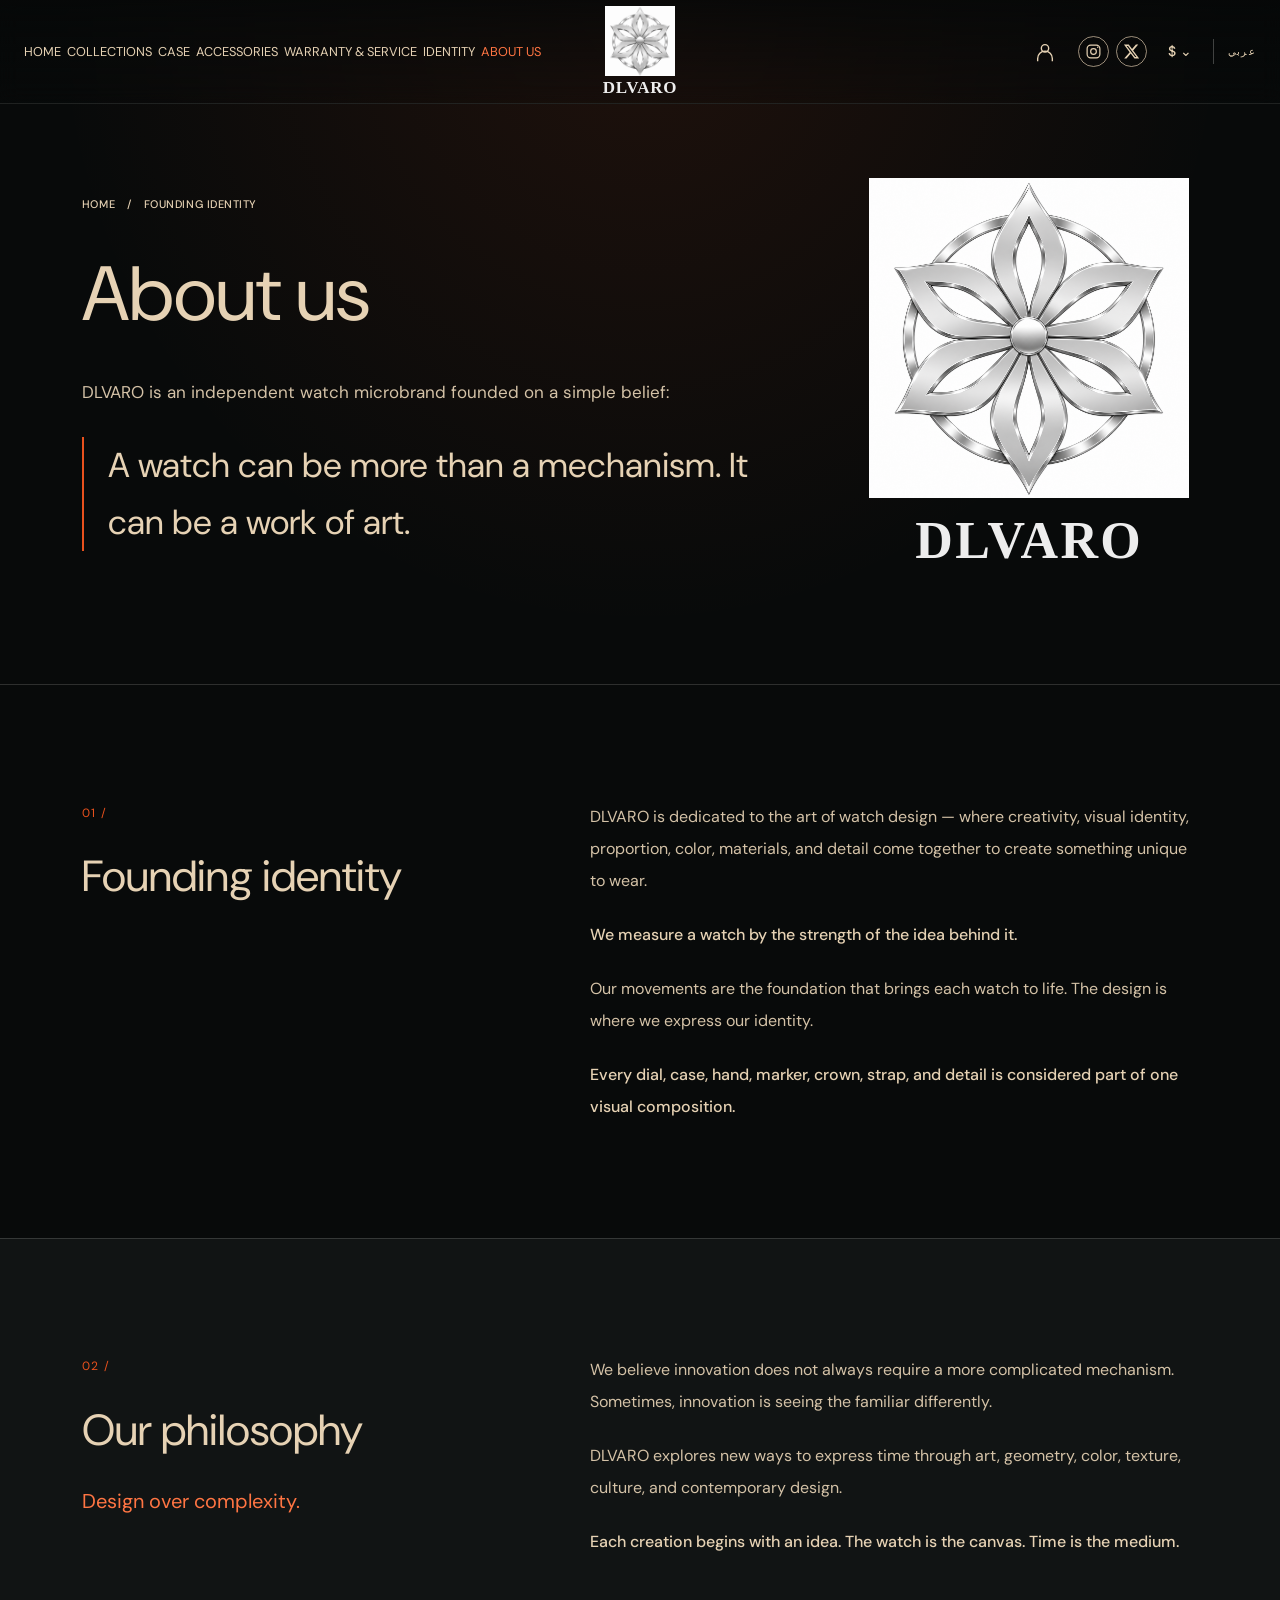
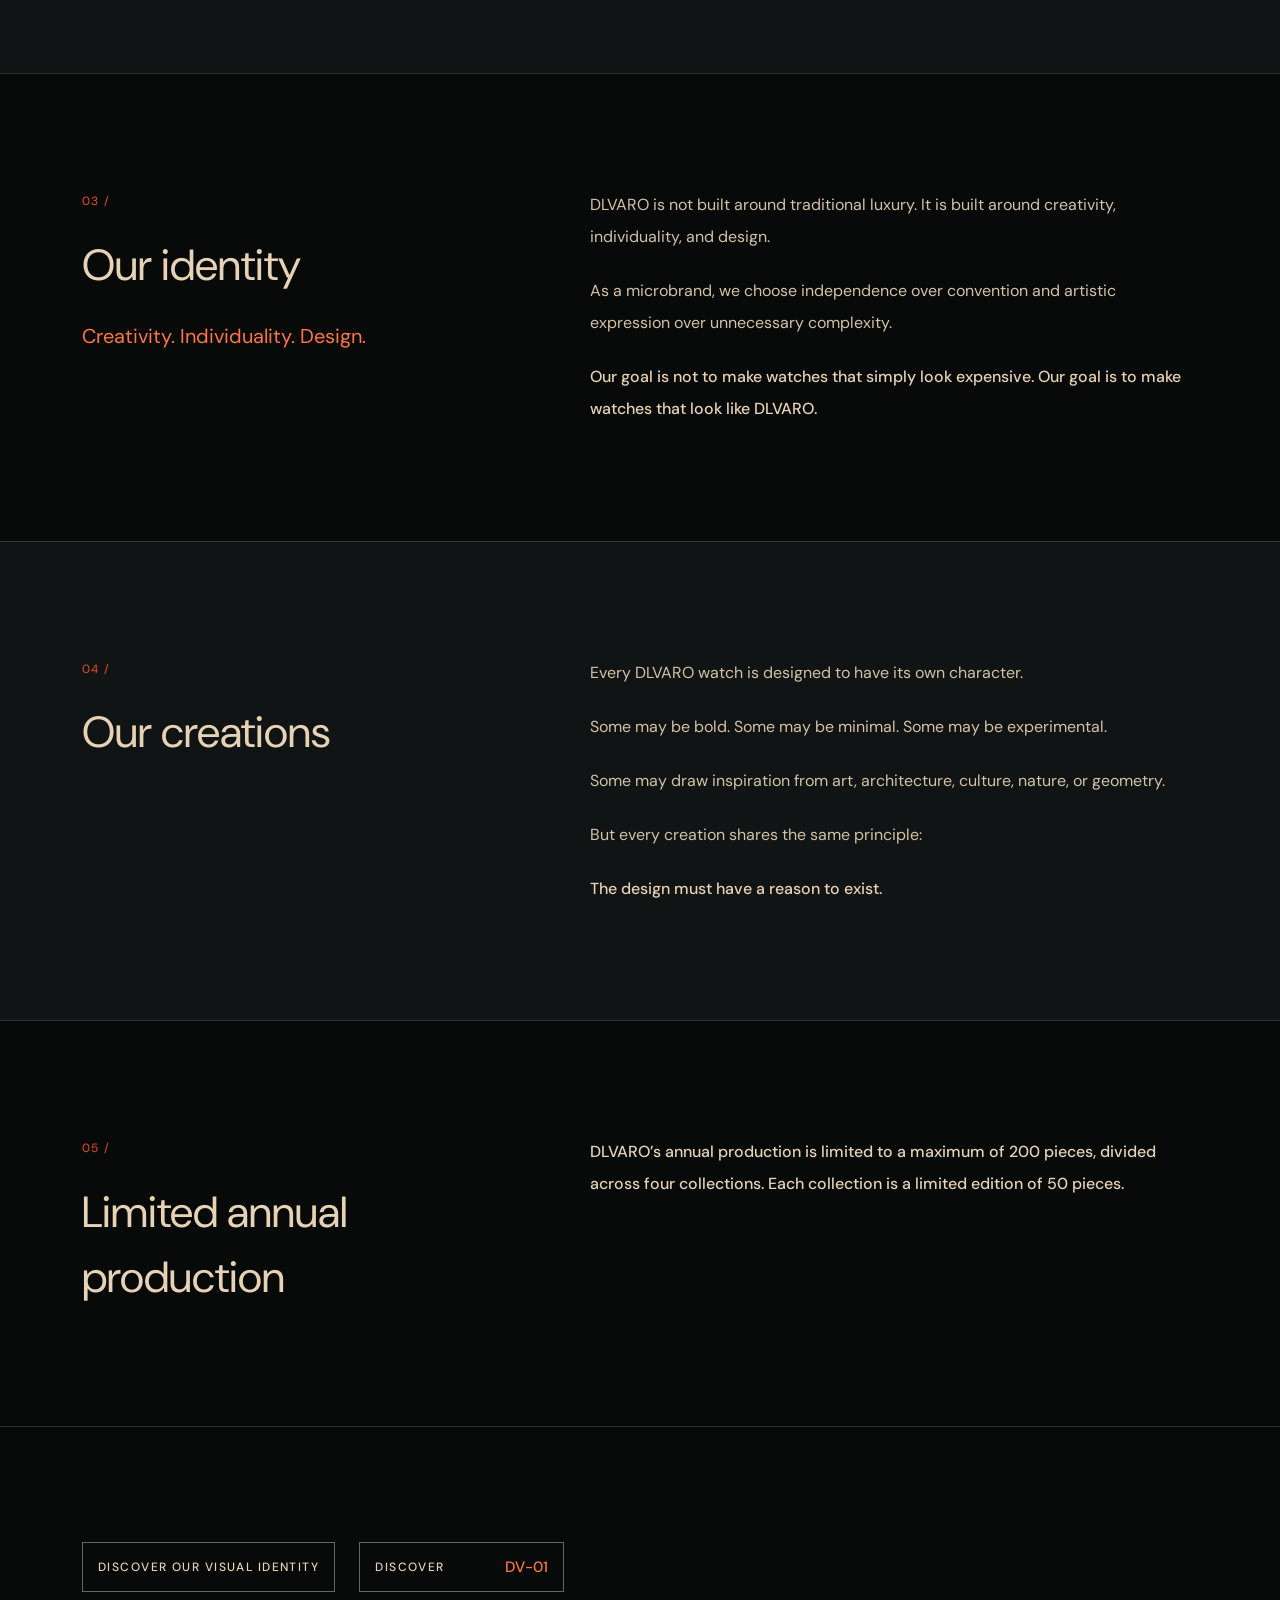
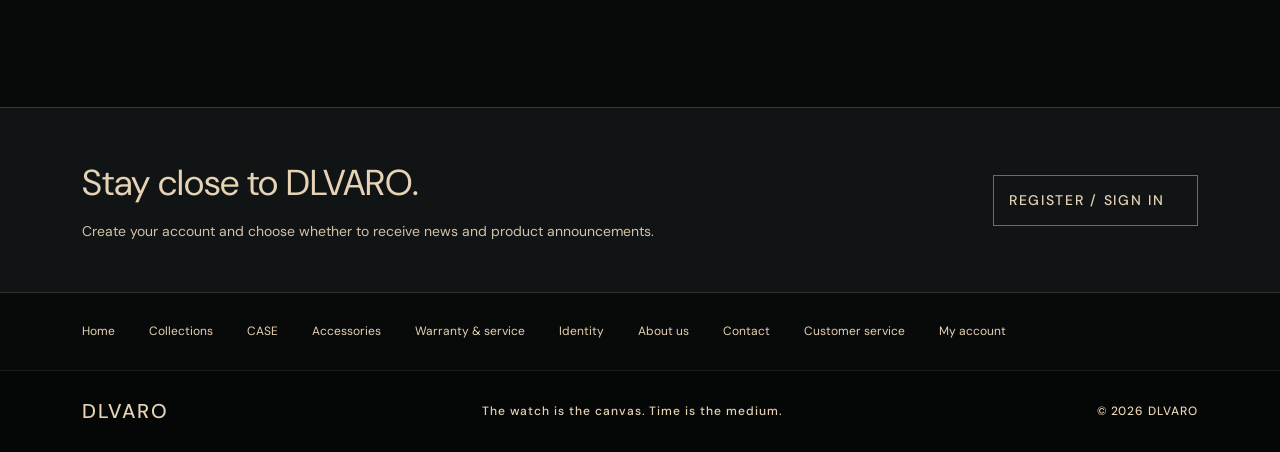
==== commit 6bbae8e8: "Replace all site emblems with supplied unmodified original" ====
--- a/about.html
+++ b/about.html
@@ -10,12 +10,12 @@
   <link rel="alternate" hreflang="x-default" href="about.html?lang=en">
   <title>About us — DLVARO</title>
   <script>try { if (!sessionStorage.getItem("dlvaro-splash-seen") && !matchMedia("(prefers-reduced-motion: reduce)").matches) document.documentElement.classList.add("splash-pending"); } catch (_) {}</script>
-  <link rel="preload" as="image" href="assets/dlvaro-emblem-gloss-nickel-20261121.png" imagesrcset="assets/dlvaro-emblem-gloss-nickel-20261121-192.png 192w, assets/dlvaro-emblem-gloss-nickel-20261121-640.png 640w, assets/dlvaro-emblem-gloss-nickel-20261121.png 1254w" imagesizes="320px">
+  <link rel="preload" as="image" href="assets/dlvaro-emblem-original-20261121.png" imagesrcset="assets/dlvaro-emblem-original-20261121.png 1254w" imagesizes="320px">
   <link rel="preconnect" href="https://fonts.googleapis.com">
   <link rel="preconnect" href="https://fonts.gstatic.com" crossorigin>
   <link href="https://fonts.googleapis.com/css2?family=Cormorant+Garamond:wght@400;500;600&family=DM+Sans:wght@400;500;600&family=Noto+Naskh+Arabic:wght@400;500;600&family=Noto+Sans+Arabic:wght@400;500;600&display=swap" rel="stylesheet">
-  <link rel="stylesheet" href="styles.css?v=extra-shine-20261121">
-  <script src="image-quality.js?v=gloss-nickel-20261121" defer></script>
+  <link rel="stylesheet" href="styles.css?v=original-emblem-20261121">
+  <script src="image-quality.js?v=original-emblem-20261121" defer></script>
   <script src="app.js?v=accessories-four-20261121" defer></script>
   <link rel="stylesheet" href="currency.css?v=symbols-1">
   <script src="currency.js?v=trim-zeros-1" defer></script>
@@ -25,14 +25,14 @@
   <div class="brand-splash" aria-label="DLVARO opening animation">
     <button class="splash-skip" type="button" data-i18n="splashSkip">Skip intro</button>
     <div class="splash-lockup" aria-hidden="true">
-      <img src="assets/dlvaro-emblem-gloss-nickel-20261121.png" width="1254" height="1254" alt="" srcset="assets/dlvaro-emblem-gloss-nickel-20261121-192.png 192w, assets/dlvaro-emblem-gloss-nickel-20261121-640.png 640w, assets/dlvaro-emblem-gloss-nickel-20261121.png 1254w" sizes="160px" decoding="async"><span class="brand-wordmark" dir="ltr">DLVARO</span>
+      <img src="assets/dlvaro-emblem-original-20261121.png" width="1254" height="1254" alt="" srcset="assets/dlvaro-emblem-original-20261121.png 1254w" sizes="160px" decoding="async"><span class="brand-wordmark" dir="ltr">DLVARO</span>
       <p data-i18n="splashLine">The watch is the canvas. Time is the medium.</p>
     </div>
     <span class="splash-rule" aria-hidden="true"></span>
   </div>
   <header class="site-header">
     <a class="brand" href="index.html" aria-label="DLVARO home">
-      <img src="assets/dlvaro-emblem-gloss-nickel-20261121.png" width="1254" height="1254" alt="" srcset="assets/dlvaro-emblem-gloss-nickel-20261121-192.png 192w, assets/dlvaro-emblem-gloss-nickel-20261121-640.png 640w, assets/dlvaro-emblem-gloss-nickel-20261121.png 1254w" sizes="160px" decoding="async"><span class="brand-wordmark" dir="ltr">DLVARO</span>
+      <img src="assets/dlvaro-emblem-original-20261121.png" width="1254" height="1254" alt="" srcset="assets/dlvaro-emblem-original-20261121.png 1254w" sizes="160px" decoding="async"><span class="brand-wordmark" dir="ltr">DLVARO</span>
     </a>
     <nav class="primary-nav" id="primary-nav" aria-label="Primary navigation" data-i18n-aria="navLabel">
       <a href="index.html" data-i18n="navHome">Home</a>
@@ -55,7 +55,7 @@
 
   <main id="main" class="about-page">
 <section class="about-hero section-pad" aria-labelledby="about-title">
- <div class="about-heading"><div class="section-kicker"><a href="index.html" data-i18n="navHome">Home</a><span>/</span><span data-i18n="aboutFounding">Founding identity</span></div><h1 id="about-title" data-i18n="navAbout">About us</h1><p class="about-intro" data-i18n="aboutIntro">DLVARO is an independent watch microbrand founded on a simple belief:</p><blockquote data-i18n="aboutQuote">A watch can be more than a mechanism. It can be a work of art.</blockquote></div><figure class="about-emblem"><img src="assets/dlvaro-emblem-gloss-nickel-20261121.png" width="1254" height="1254" alt="" srcset="assets/dlvaro-emblem-gloss-nickel-20261121-192.png 192w, assets/dlvaro-emblem-gloss-nickel-20261121-640.png 640w, assets/dlvaro-emblem-gloss-nickel-20261121.png 1254w" sizes="320px" decoding="async" fetchpriority="high"><span class="brand-wordmark" dir="ltr">DLVARO</span></figure></section><section class="about-principle section-pad" id="founding" aria-labelledby="founding-title"><div class="about-section-heading"><span class="section-number">01 /</span><h2 id="founding-title" data-i18n="aboutFounding">Founding identity</h2></div><div class="about-body"><p data-i18n="aboutDedication">DLVARO is dedicated to the art of watch design — where creativity, visual identity, proportion, color, materials, and detail come together to create something unique to wear.</p><p class="about-emphasis" data-i18n="aboutIdea">We measure a watch by the strength of the idea behind it.</p><p data-i18n="aboutMovement">Our movements are the foundation that brings each watch to life. The design is where we express our identity.</p><p class="about-emphasis" data-i18n="aboutComposition">Every dial, case, hand, marker, crown, strap, and detail is considered part of one visual composition.</p></div></section><section class="about-principle section-pad" id="philosophy" aria-labelledby="philosophy-title"><div class="about-section-heading"><span class="section-number">02 /</span><h2 id="philosophy-title" data-i18n="aboutPhilosophy">Our philosophy</h2><p class="about-subtitle" data-i18n="aboutDesign">Design over complexity.</p></div><div class="about-body"><p data-i18n="aboutInnovation">We believe innovation does not always require a more complicated mechanism. Sometimes, innovation is seeing the familiar differently.</p><p data-i18n="aboutExplore">DLVARO explores new ways to express time through art, geometry, color, texture, culture, and contemporary design.</p><p class="about-emphasis" data-i18n="aboutCanvas">Each creation begins with an idea. The watch is the canvas. Time is the medium.</p></div></section><section class="about-principle section-pad" id="identity" aria-labelledby="identity-title"><div class="about-section-heading"><span class="section-number">03 /</span><h2 id="identity-title" data-i18n="aboutIdentity">Our identity</h2><p class="about-subtitle" data-i18n="aboutValues">Creativity. Individuality. Design.</p></div><div class="about-body"><p data-i18n="aboutLuxury">DLVARO is not built around traditional luxury. It is built around creativity, individuality, and design.</p><p data-i18n="aboutIndependence">As a microbrand, we choose independence over convention and artistic expression over unnecessary complexity.</p><p class="about-emphasis" data-i18n="aboutGoal">Our goal is not to make watches that simply look expensive. Our goal is to make watches that look like DLVARO.</p></div></section><section class="about-principle section-pad" id="creations" aria-labelledby="creations-title"><div class="about-section-heading"><span class="section-number">04 /</span><h2 id="creations-title" data-i18n="aboutCreations">Our creations</h2></div><div class="about-body"><p data-i18n="aboutCharacter">Every DLVARO watch is designed to have its own character.</p><p data-i18n="aboutRange">Some may be bold. Some may be minimal. Some may be experimental.</p><p data-i18n="aboutInspiration">Some may draw inspiration from art, architecture, culture, nature, or geometry.</p><p data-i18n="aboutPrinciple">But every creation shares the same principle:</p><p class="about-emphasis" data-i18n="aboutReason">The design must have a reason to exist.</p></div></section><section class="about-principle section-pad" id="annual-production" aria-labelledby="production-title"><div class="about-section-heading"><span class="section-number">05 /</span><h2 id="production-title" data-i18n="productionTitle">Limited annual production</h2></div><div class="about-body"><p class="about-emphasis" data-i18n="productionText">DLVARO’s annual production is limited to a maximum of 200 pieces, divided across four collections. Each collection is a limited edition of 50 pieces.</p></div></section><nav class="about-next section-pad" aria-label="Explore DLVARO" data-i18n-aria="explore"><a class="button-outline" href="identity.html" data-i18n="aboutExploreIdentity">Discover our visual identity</a><a class="button-outline" href="products.html" data-i18n="aboutExploreWatch">Discover DV-01</a></nav></main>
+ <div class="about-heading"><div class="section-kicker"><a href="index.html" data-i18n="navHome">Home</a><span>/</span><span data-i18n="aboutFounding">Founding identity</span></div><h1 id="about-title" data-i18n="navAbout">About us</h1><p class="about-intro" data-i18n="aboutIntro">DLVARO is an independent watch microbrand founded on a simple belief:</p><blockquote data-i18n="aboutQuote">A watch can be more than a mechanism. It can be a work of art.</blockquote></div><figure class="about-emblem"><img src="assets/dlvaro-emblem-original-20261121.png" width="1254" height="1254" alt="" srcset="assets/dlvaro-emblem-original-20261121.png 1254w" sizes="320px" decoding="async" fetchpriority="high"><span class="brand-wordmark" dir="ltr">DLVARO</span></figure></section><section class="about-principle section-pad" id="founding" aria-labelledby="founding-title"><div class="about-section-heading"><span class="section-number">01 /</span><h2 id="founding-title" data-i18n="aboutFounding">Founding identity</h2></div><div class="about-body"><p data-i18n="aboutDedication">DLVARO is dedicated to the art of watch design — where creativity, visual identity, proportion, color, materials, and detail come together to create something unique to wear.</p><p class="about-emphasis" data-i18n="aboutIdea">We measure a watch by the strength of the idea behind it.</p><p data-i18n="aboutMovement">Our movements are the foundation that brings each watch to life. The design is where we express our identity.</p><p class="about-emphasis" data-i18n="aboutComposition">Every dial, case, hand, marker, crown, strap, and detail is considered part of one visual composition.</p></div></section><section class="about-principle section-pad" id="philosophy" aria-labelledby="philosophy-title"><div class="about-section-heading"><span class="section-number">02 /</span><h2 id="philosophy-title" data-i18n="aboutPhilosophy">Our philosophy</h2><p class="about-subtitle" data-i18n="aboutDesign">Design over complexity.</p></div><div class="about-body"><p data-i18n="aboutInnovation">We believe innovation does not always require a more complicated mechanism. Sometimes, innovation is seeing the familiar differently.</p><p data-i18n="aboutExplore">DLVARO explores new ways to express time through art, geometry, color, texture, culture, and contemporary design.</p><p class="about-emphasis" data-i18n="aboutCanvas">Each creation begins with an idea. The watch is the canvas. Time is the medium.</p></div></section><section class="about-principle section-pad" id="identity" aria-labelledby="identity-title"><div class="about-section-heading"><span class="section-number">03 /</span><h2 id="identity-title" data-i18n="aboutIdentity">Our identity</h2><p class="about-subtitle" data-i18n="aboutValues">Creativity. Individuality. Design.</p></div><div class="about-body"><p data-i18n="aboutLuxury">DLVARO is not built around traditional luxury. It is built around creativity, individuality, and design.</p><p data-i18n="aboutIndependence">As a microbrand, we choose independence over convention and artistic expression over unnecessary complexity.</p><p class="about-emphasis" data-i18n="aboutGoal">Our goal is not to make watches that simply look expensive. Our goal is to make watches that look like DLVARO.</p></div></section><section class="about-principle section-pad" id="creations" aria-labelledby="creations-title"><div class="about-section-heading"><span class="section-number">04 /</span><h2 id="creations-title" data-i18n="aboutCreations">Our creations</h2></div><div class="about-body"><p data-i18n="aboutCharacter">Every DLVARO watch is designed to have its own character.</p><p data-i18n="aboutRange">Some may be bold. Some may be minimal. Some may be experimental.</p><p data-i18n="aboutInspiration">Some may draw inspiration from art, architecture, culture, nature, or geometry.</p><p data-i18n="aboutPrinciple">But every creation shares the same principle:</p><p class="about-emphasis" data-i18n="aboutReason">The design must have a reason to exist.</p></div></section><section class="about-principle section-pad" id="annual-production" aria-labelledby="production-title"><div class="about-section-heading"><span class="section-number">05 /</span><h2 id="production-title" data-i18n="productionTitle">Limited annual production</h2></div><div class="about-body"><p class="about-emphasis" data-i18n="productionText">DLVARO’s annual production is limited to a maximum of 200 pieces, divided across four collections. Each collection is a limited edition of 50 pieces.</p></div></section><nav class="about-next section-pad" aria-label="Explore DLVARO" data-i18n-aria="explore"><a class="button-outline" href="identity.html" data-i18n="aboutExploreIdentity">Discover our visual identity</a><a class="button-outline" href="products.html" data-i18n="aboutExploreWatch">Discover DV-01</a></nav></main>
 
   <section class="membership-invite"><div><h2 data-i18n="joinTitle" >Stay close to DLVARO.</h2><p data-i18n="joinText" >Create your account and choose whether to receive news and product announcements.</p></div><a class="button-outline" href="account.html" data-i18n="joinCta">Register / Sign in</a></section>
 <nav class="footer-map" aria-label="Site map" data-i18n-aria="siteMap">
--- a/styles.css
+++ b/styles.css
@@ -940,9 +940,11 @@
 /* Bright silver: preserve the original emblem detail and keep the wordmark solid. */
 .site-header .brand img, .about-emblem img, .splash-lockup img,
 .manifesto-stamp img, .orbit-core img {
- filter:grayscale(1) brightness(1.16) contrast(1.12);
- -webkit-mask:url("assets/dlvaro-emblem-20261120.png") center / contain no-repeat;
- mask:url("assets/dlvaro-emblem-20261120.png") center / contain no-repeat;
+ filter:none;
+ -webkit-mask:none;
+ mask:none;
+ mix-blend-mode:normal;
+ opacity:1;
 }
 .manifesto-stamp { opacity:1; mix-blend-mode:normal; }
 .orbit-core { mix-blend-mode:normal; }
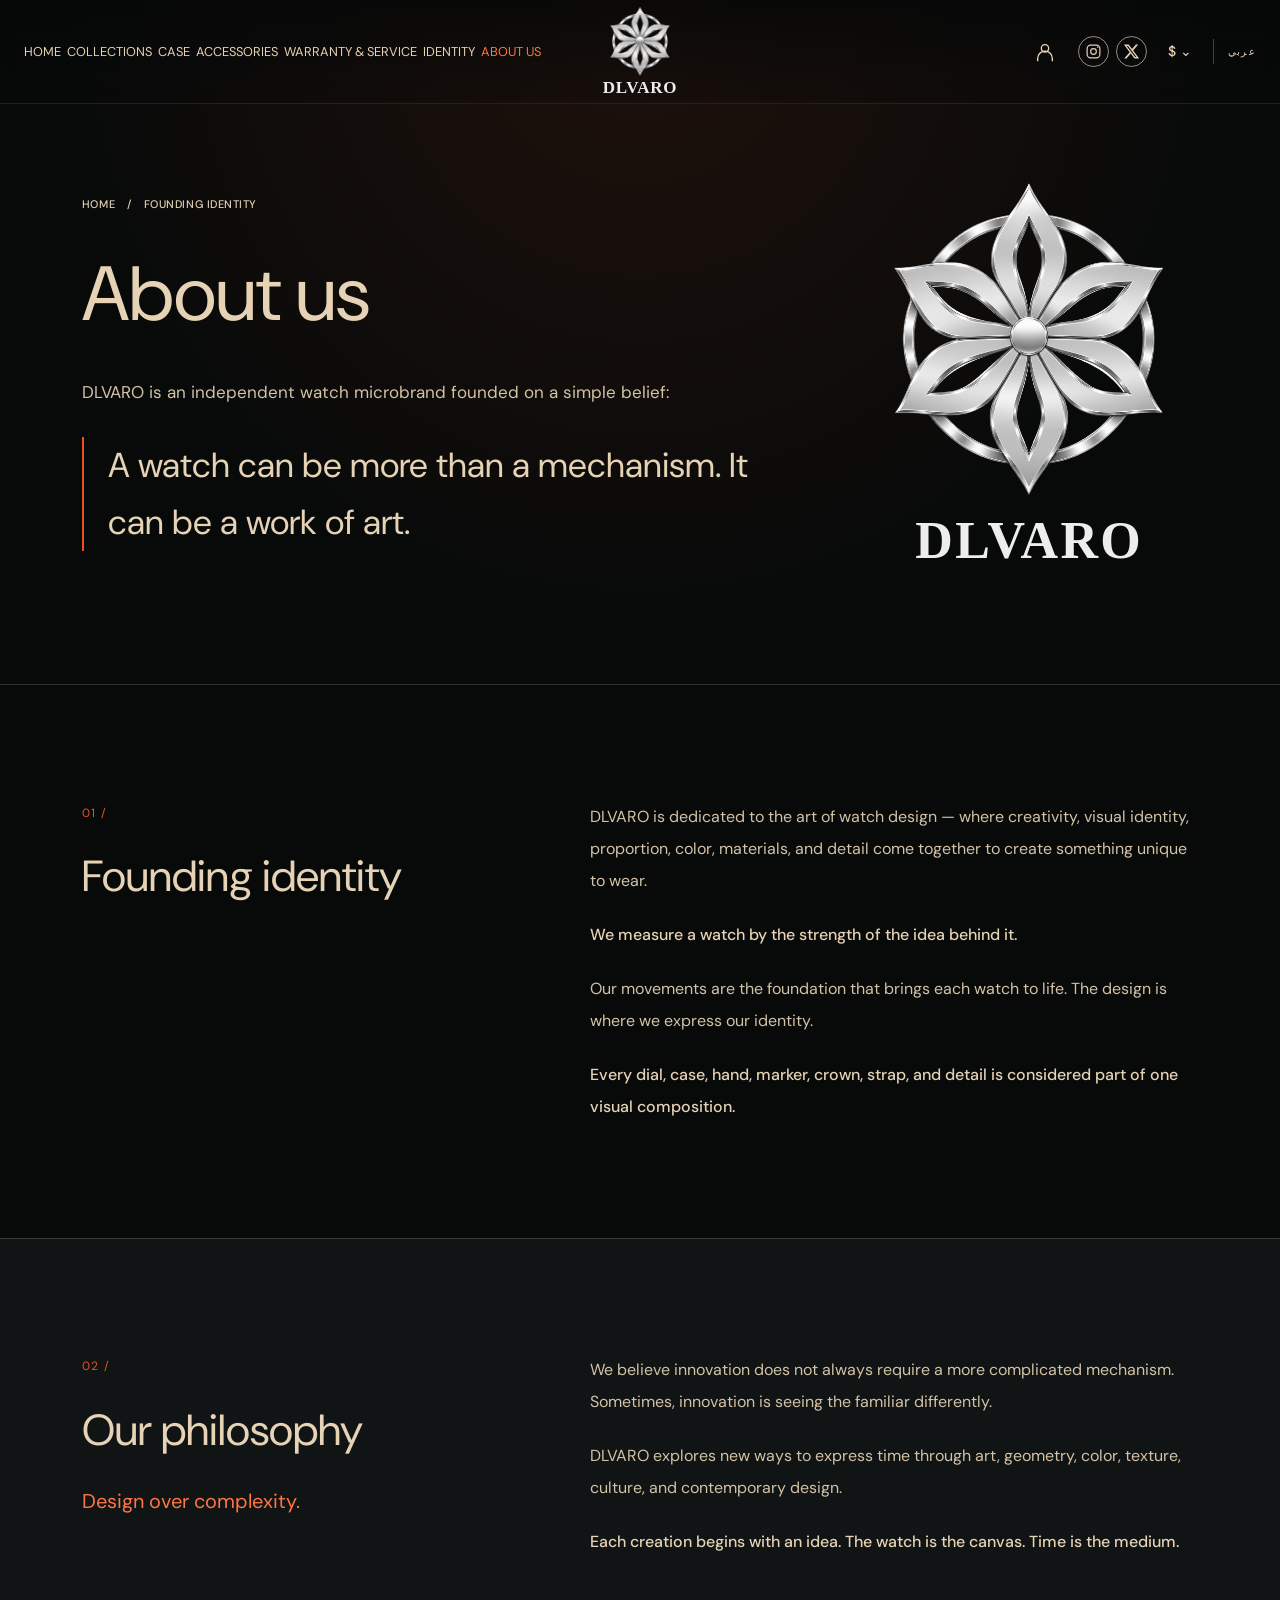
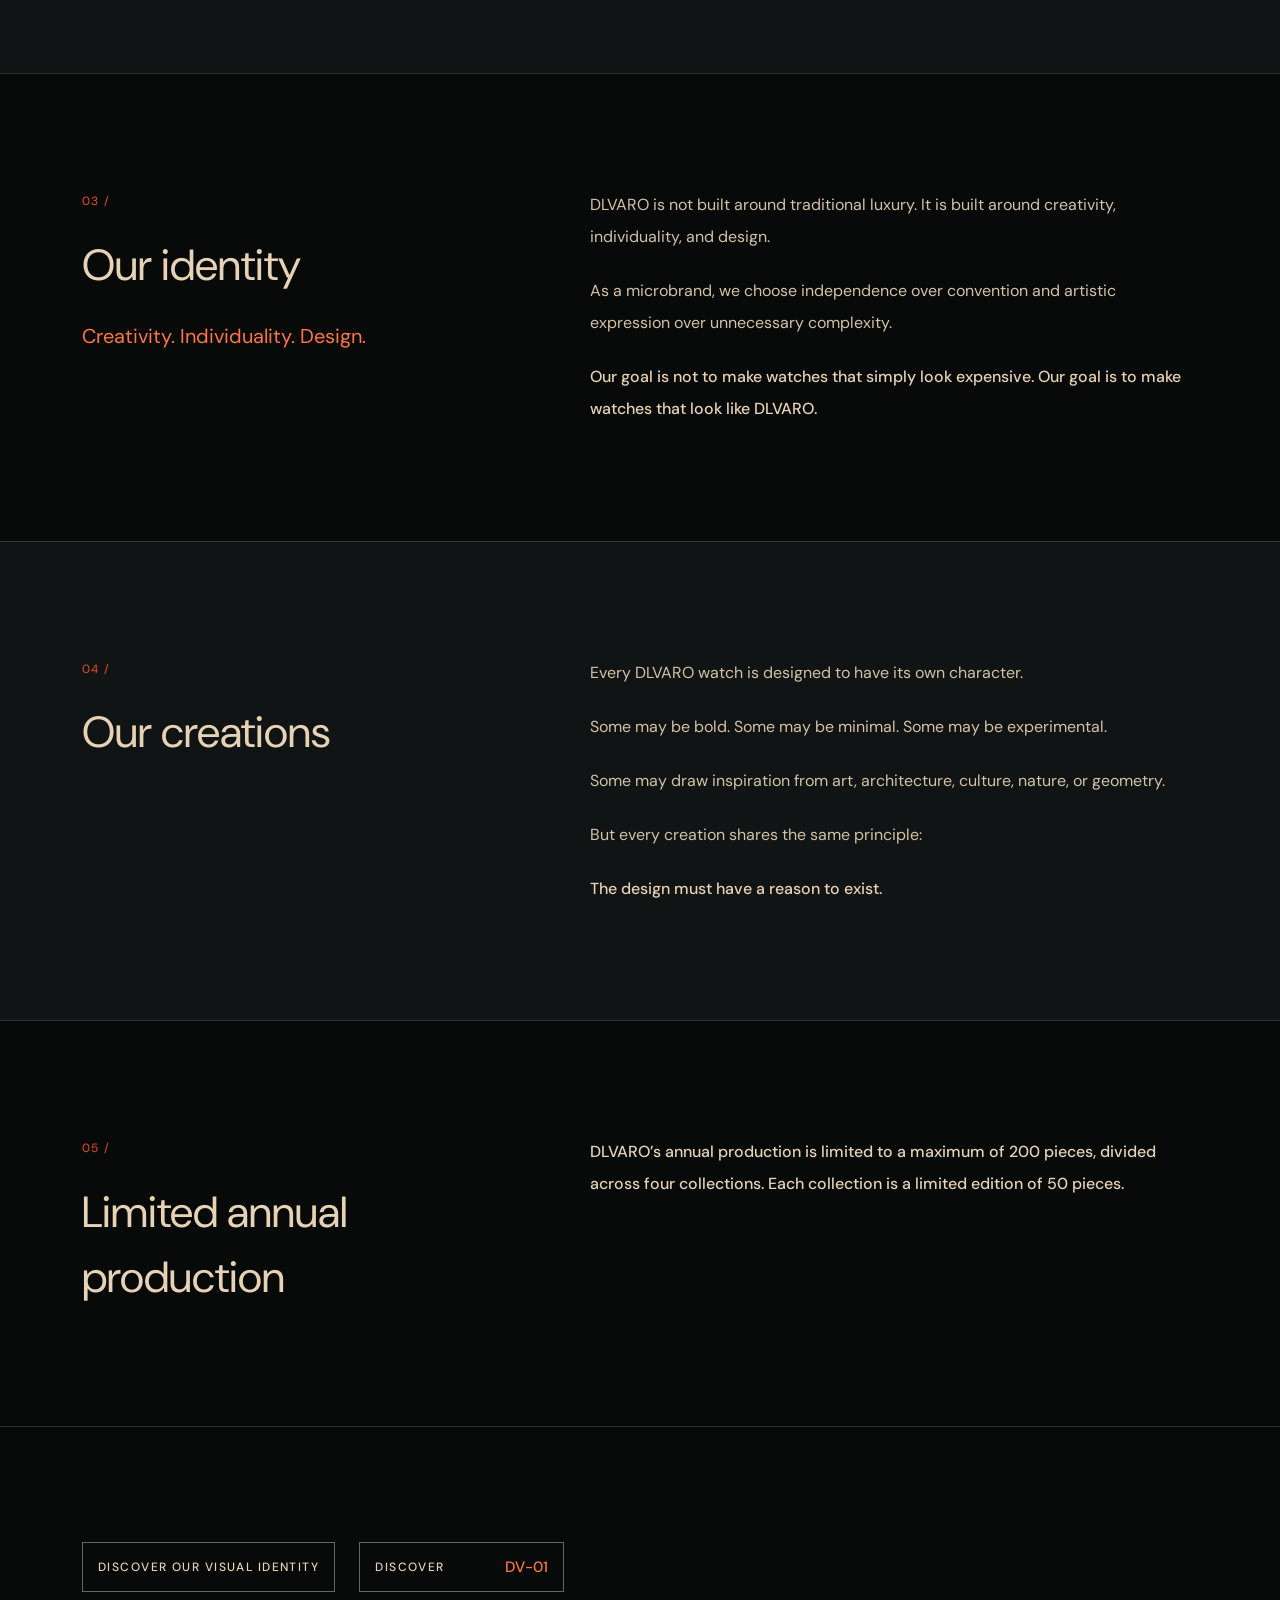
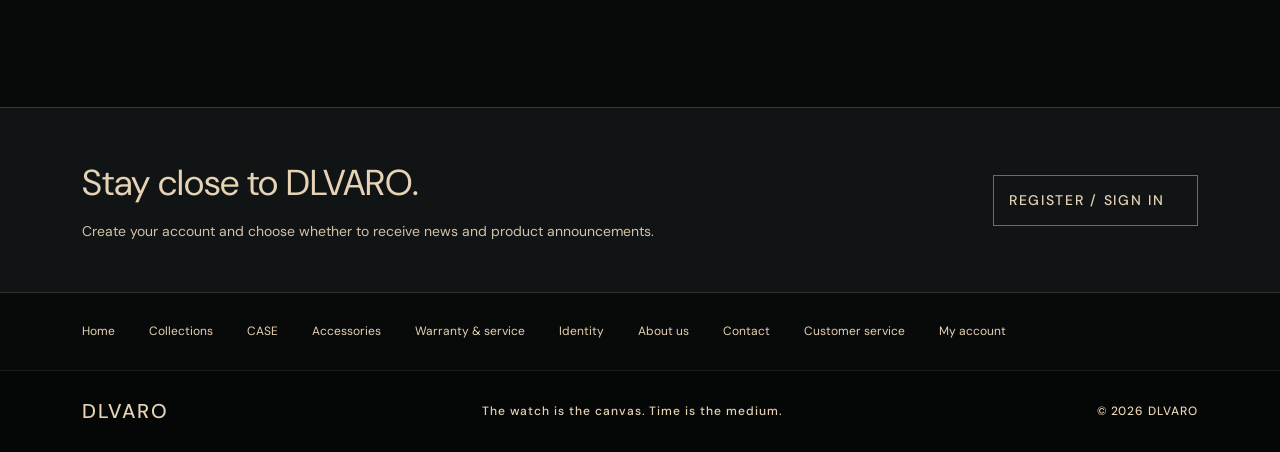
==== commit 843d14a5: "Remove emblem white background while preserving original silver artwork" ====
--- a/about.html
+++ b/about.html
@@ -14,7 +14,7 @@
   <link rel="preconnect" href="https://fonts.googleapis.com">
   <link rel="preconnect" href="https://fonts.gstatic.com" crossorigin>
   <link href="https://fonts.googleapis.com/css2?family=Cormorant+Garamond:wght@400;500;600&family=DM+Sans:wght@400;500;600&family=Noto+Naskh+Arabic:wght@400;500;600&family=Noto+Sans+Arabic:wght@400;500;600&display=swap" rel="stylesheet">
-  <link rel="stylesheet" href="styles.css?v=original-emblem-20261121">
+  <link rel="stylesheet" href="styles.css?v=emblem-transparent-20261121">
   <script src="image-quality.js?v=original-emblem-20261121" defer></script>
   <script src="app.js?v=accessories-four-20261121" defer></script>
   <link rel="stylesheet" href="currency.css?v=symbols-1">
--- a/styles.css
+++ b/styles.css
@@ -941,8 +941,8 @@
 .site-header .brand img, .about-emblem img, .splash-lockup img,
 .manifesto-stamp img, .orbit-core img {
  filter:none;
- -webkit-mask:none;
- mask:none;
+ -webkit-mask:url("assets/dlvaro-emblem-20261120.png") center / contain no-repeat;
+ mask:url("assets/dlvaro-emblem-20261120.png") center / contain no-repeat;
  mix-blend-mode:normal;
  opacity:1;
 }
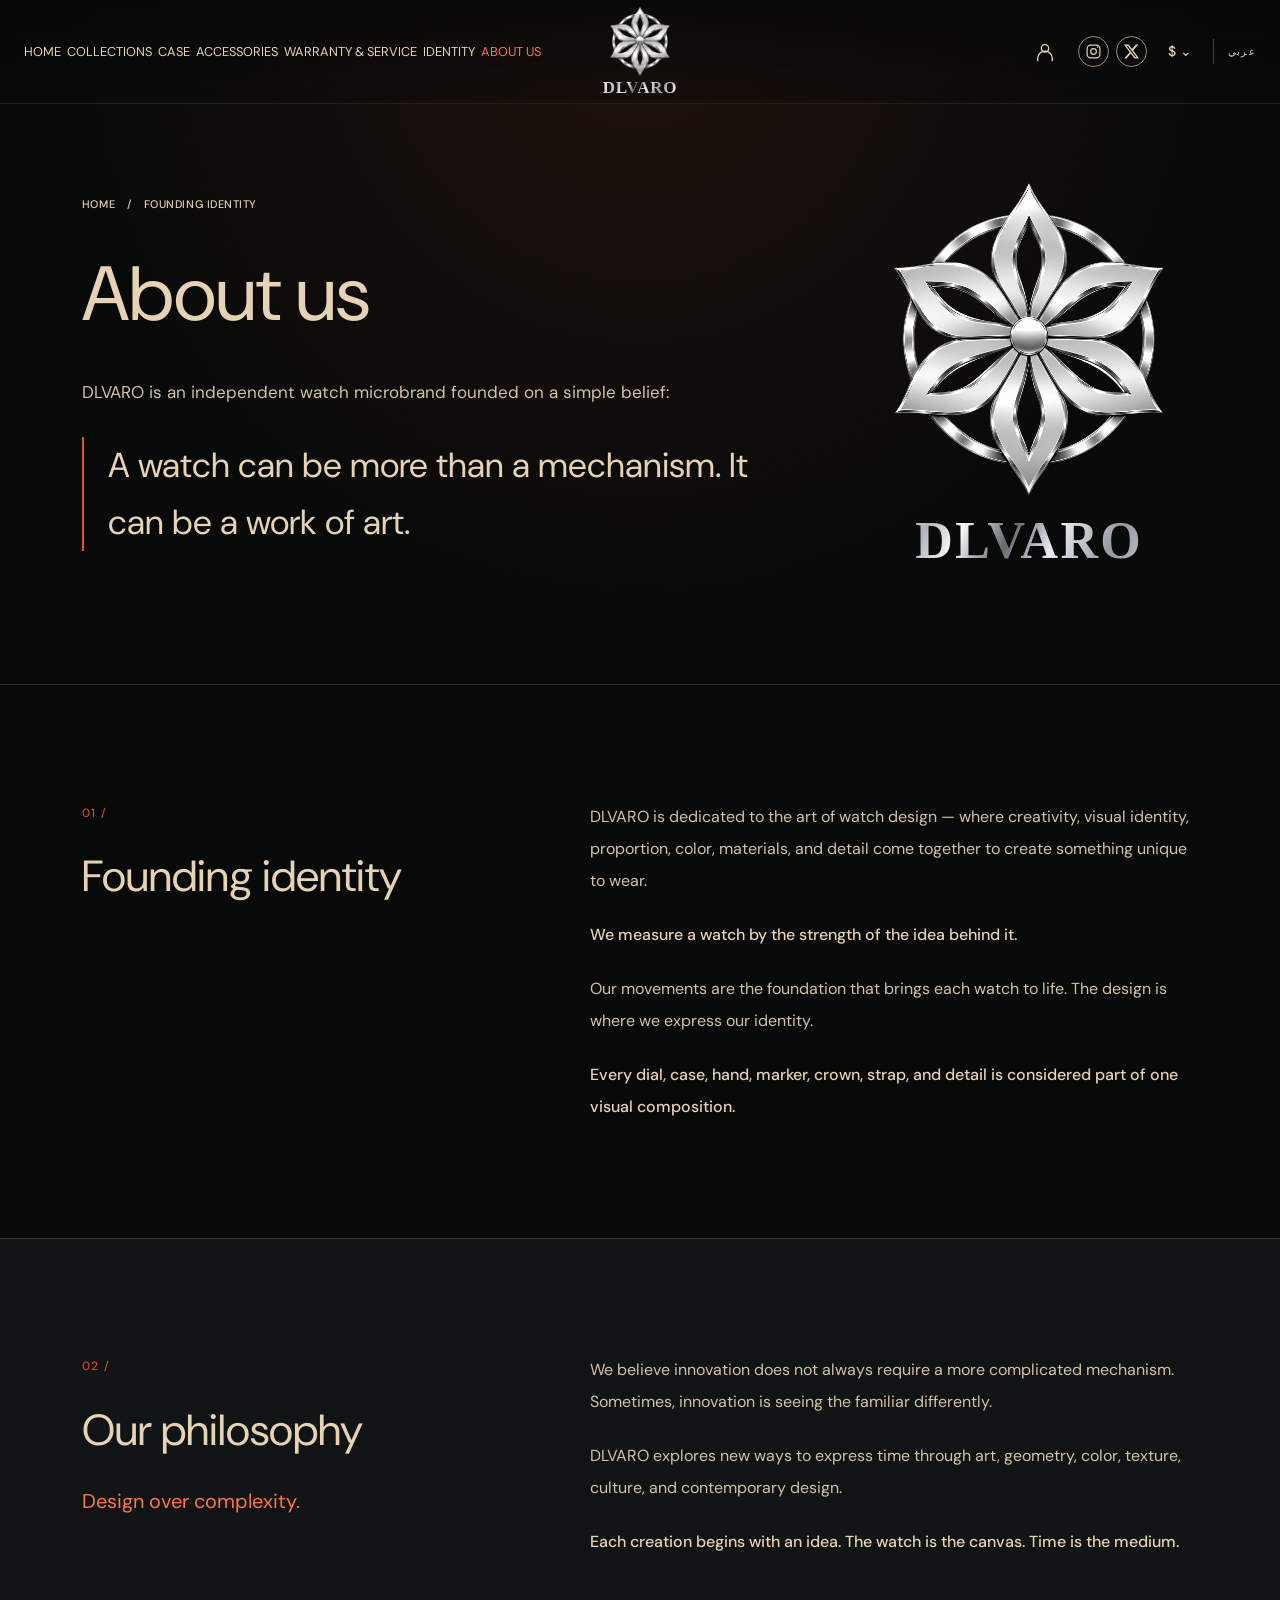
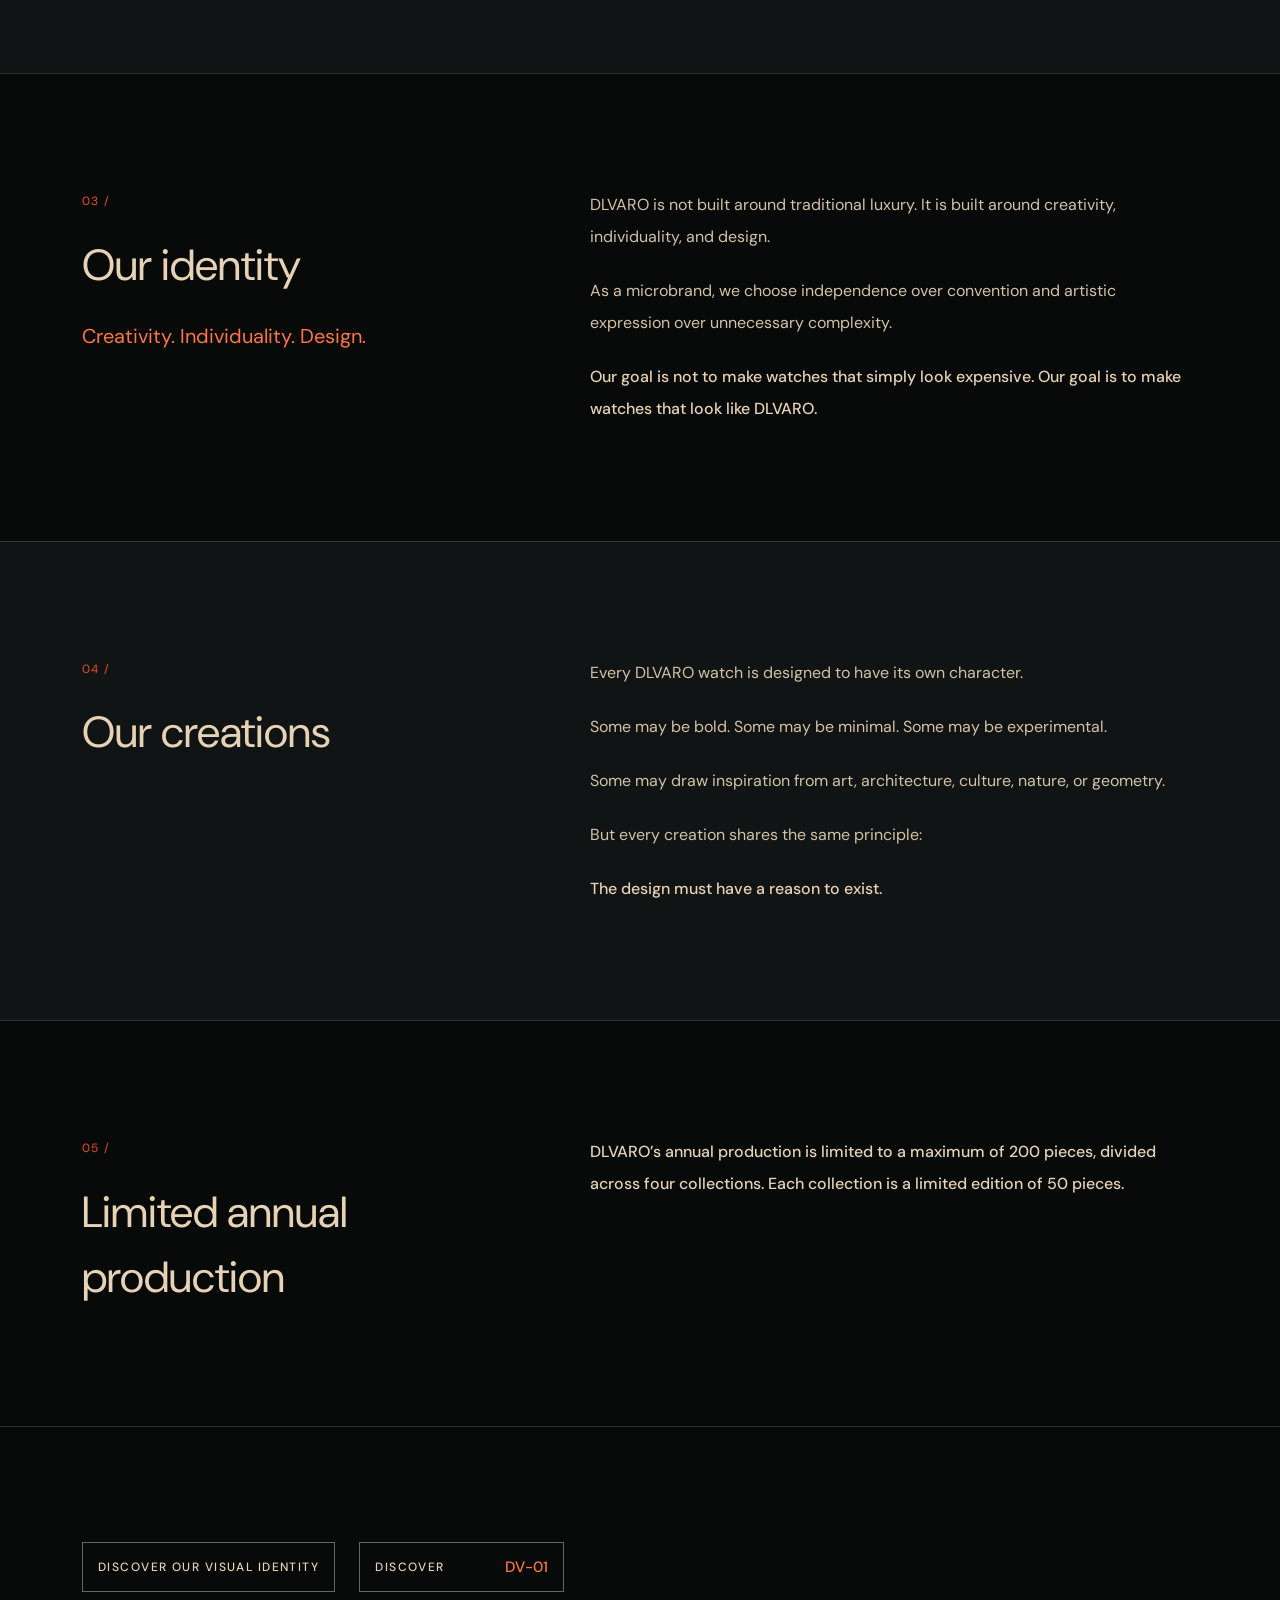
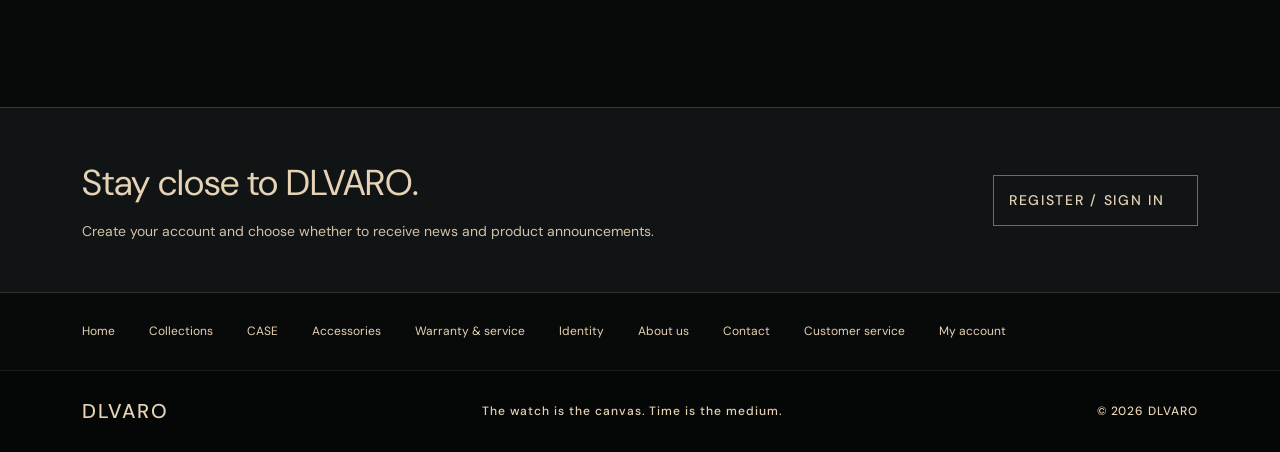
==== commit 09784531: "Match site branding to polished silver reference without changing emblem shape" ====
--- a/about.html
+++ b/about.html
@@ -14,7 +14,7 @@
   <link rel="preconnect" href="https://fonts.googleapis.com">
   <link rel="preconnect" href="https://fonts.gstatic.com" crossorigin>
   <link href="https://fonts.googleapis.com/css2?family=Cormorant+Garamond:wght@400;500;600&family=DM+Sans:wght@400;500;600&family=Noto+Naskh+Arabic:wght@400;500;600&family=Noto+Sans+Arabic:wght@400;500;600&display=swap" rel="stylesheet">
-  <link rel="stylesheet" href="styles.css?v=emblem-transparent-20261121">
+  <link rel="stylesheet" href="styles.css?v=reference-silver-20261127">
   <script src="image-quality.js?v=original-emblem-20261121" defer></script>
   <script src="app.js?v=accessories-four-20261121" defer></script>
   <link rel="stylesheet" href="currency.css?v=symbols-1">
--- a/styles.css
+++ b/styles.css
@@ -937,10 +937,10 @@
  .site-header .brand-wordmark { font-size:14px; }
 }
 
-/* Bright silver: preserve the original emblem detail and keep the wordmark solid. */
+/* Reference-matched polished silver, preserving the supplied emblem geometry. */
 .site-header .brand img, .about-emblem img, .splash-lockup img,
 .manifesto-stamp img, .orbit-core img {
- filter:none;
+ filter:grayscale(1) brightness(.86) contrast(1.65);
  -webkit-mask:url("assets/dlvaro-emblem-20261120.png") center / contain no-repeat;
  mask:url("assets/dlvaro-emblem-20261120.png") center / contain no-repeat;
  mix-blend-mode:normal;
@@ -949,3 +949,10 @@
 .manifesto-stamp { opacity:1; mix-blend-mode:normal; }
 .orbit-core { mix-blend-mode:normal; }
 .brand-wordmark { color:#ededed; background:none; filter:none; text-shadow:none; }
+
+@supports ((background-clip:text) or (-webkit-background-clip:text)) {
+ .brand-wordmark {
+  background:linear-gradient(115deg,#ffffff 0%,#b0b5ba 20%,#f8fafb 30%,#62686e 44%,#e8ecef 57%,#92999f 74%,#ffffff 100%);
+  background-clip:text; -webkit-background-clip:text; color:transparent;
+ }
+}
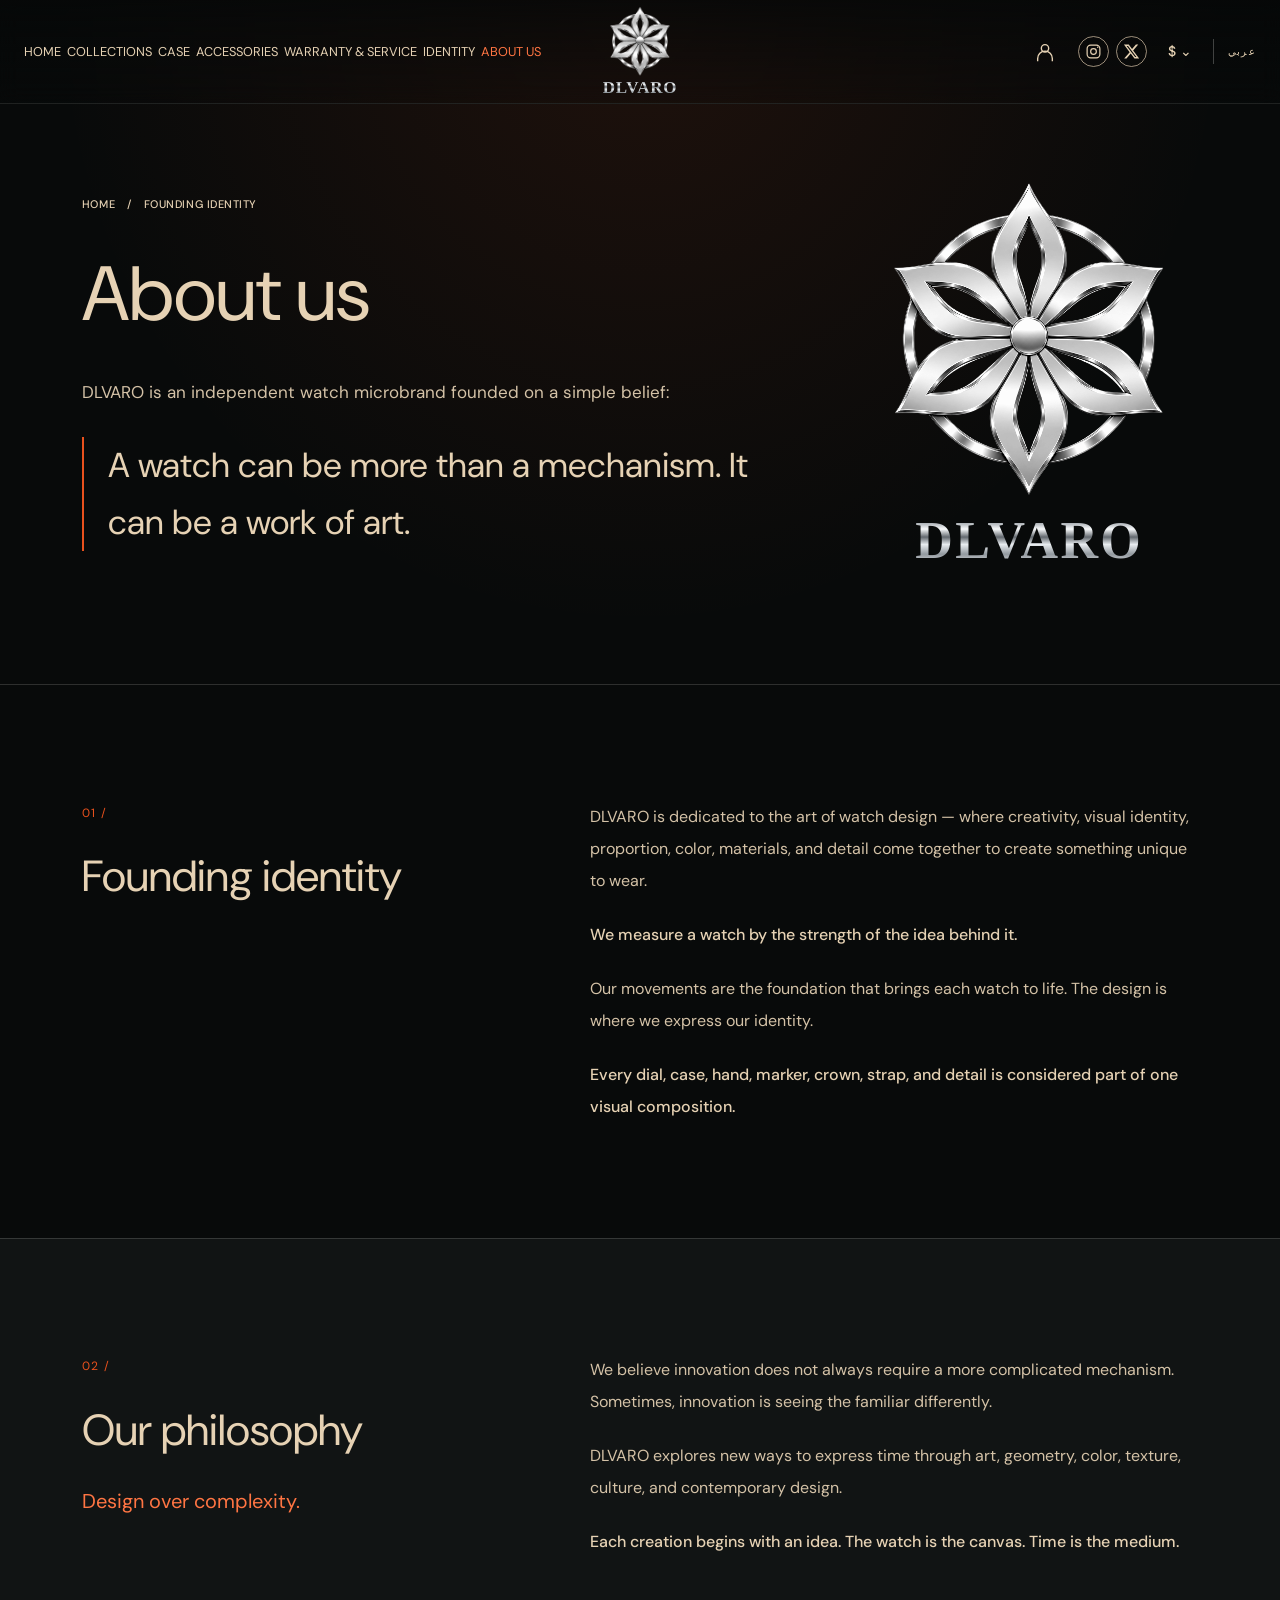
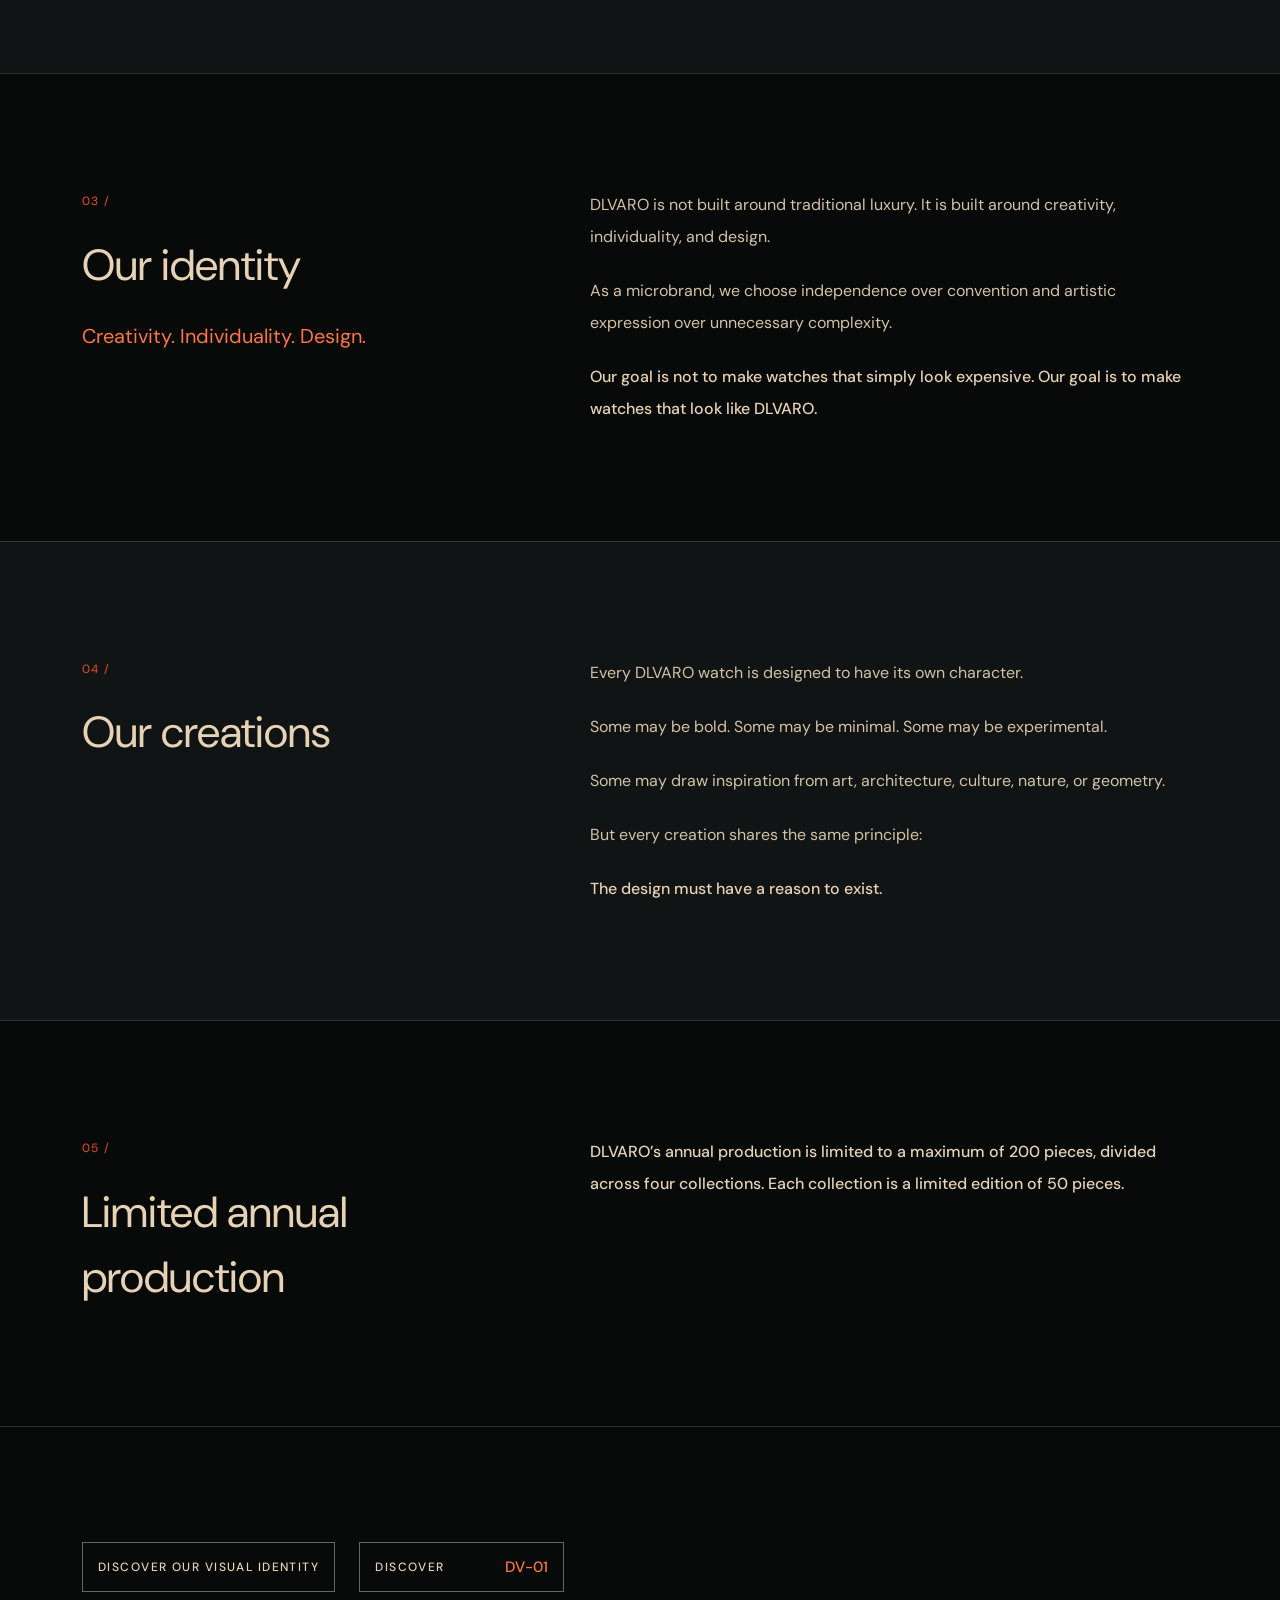
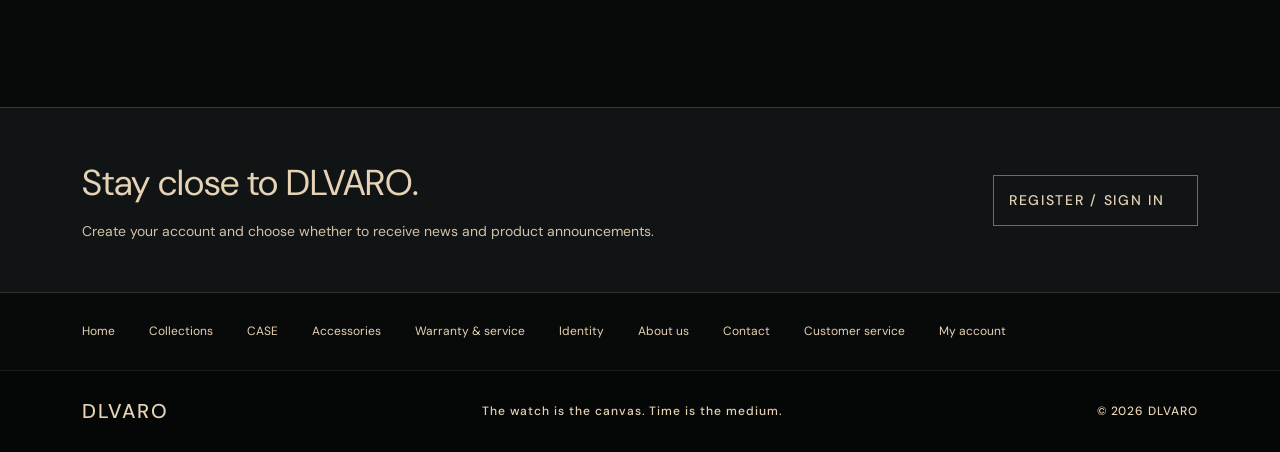
==== commit bbc893f1: "Give every DLVARO letter the same silver finish, including V" ====
--- a/about.html
+++ b/about.html
@@ -14,7 +14,7 @@
   <link rel="preconnect" href="https://fonts.googleapis.com">
   <link rel="preconnect" href="https://fonts.gstatic.com" crossorigin>
   <link href="https://fonts.googleapis.com/css2?family=Cormorant+Garamond:wght@400;500;600&family=DM+Sans:wght@400;500;600&family=Noto+Naskh+Arabic:wght@400;500;600&family=Noto+Sans+Arabic:wght@400;500;600&display=swap" rel="stylesheet">
-  <link rel="stylesheet" href="styles.css?v=reference-silver-20261127">
+  <link rel="stylesheet" href="styles.css?v=wordmark-even-silver-20261127">
   <script src="image-quality.js?v=original-emblem-20261121" defer></script>
   <script src="app.js?v=accessories-four-20261121" defer></script>
   <link rel="stylesheet" href="currency.css?v=symbols-1">
--- a/styles.css
+++ b/styles.css
@@ -952,7 +952,7 @@
 
 @supports ((background-clip:text) or (-webkit-background-clip:text)) {
  .brand-wordmark {
-  background:linear-gradient(115deg,#ffffff 0%,#b0b5ba 20%,#f8fafb 30%,#62686e 44%,#e8ecef 57%,#92999f 74%,#ffffff 100%);
+  background:linear-gradient(180deg,#ffffff 0%,#b0b5ba 20%,#f8fafb 30%,#62686e 44%,#e8ecef 57%,#92999f 74%,#ffffff 100%);
   background-clip:text; -webkit-background-clip:text; color:transparent;
  }
 }
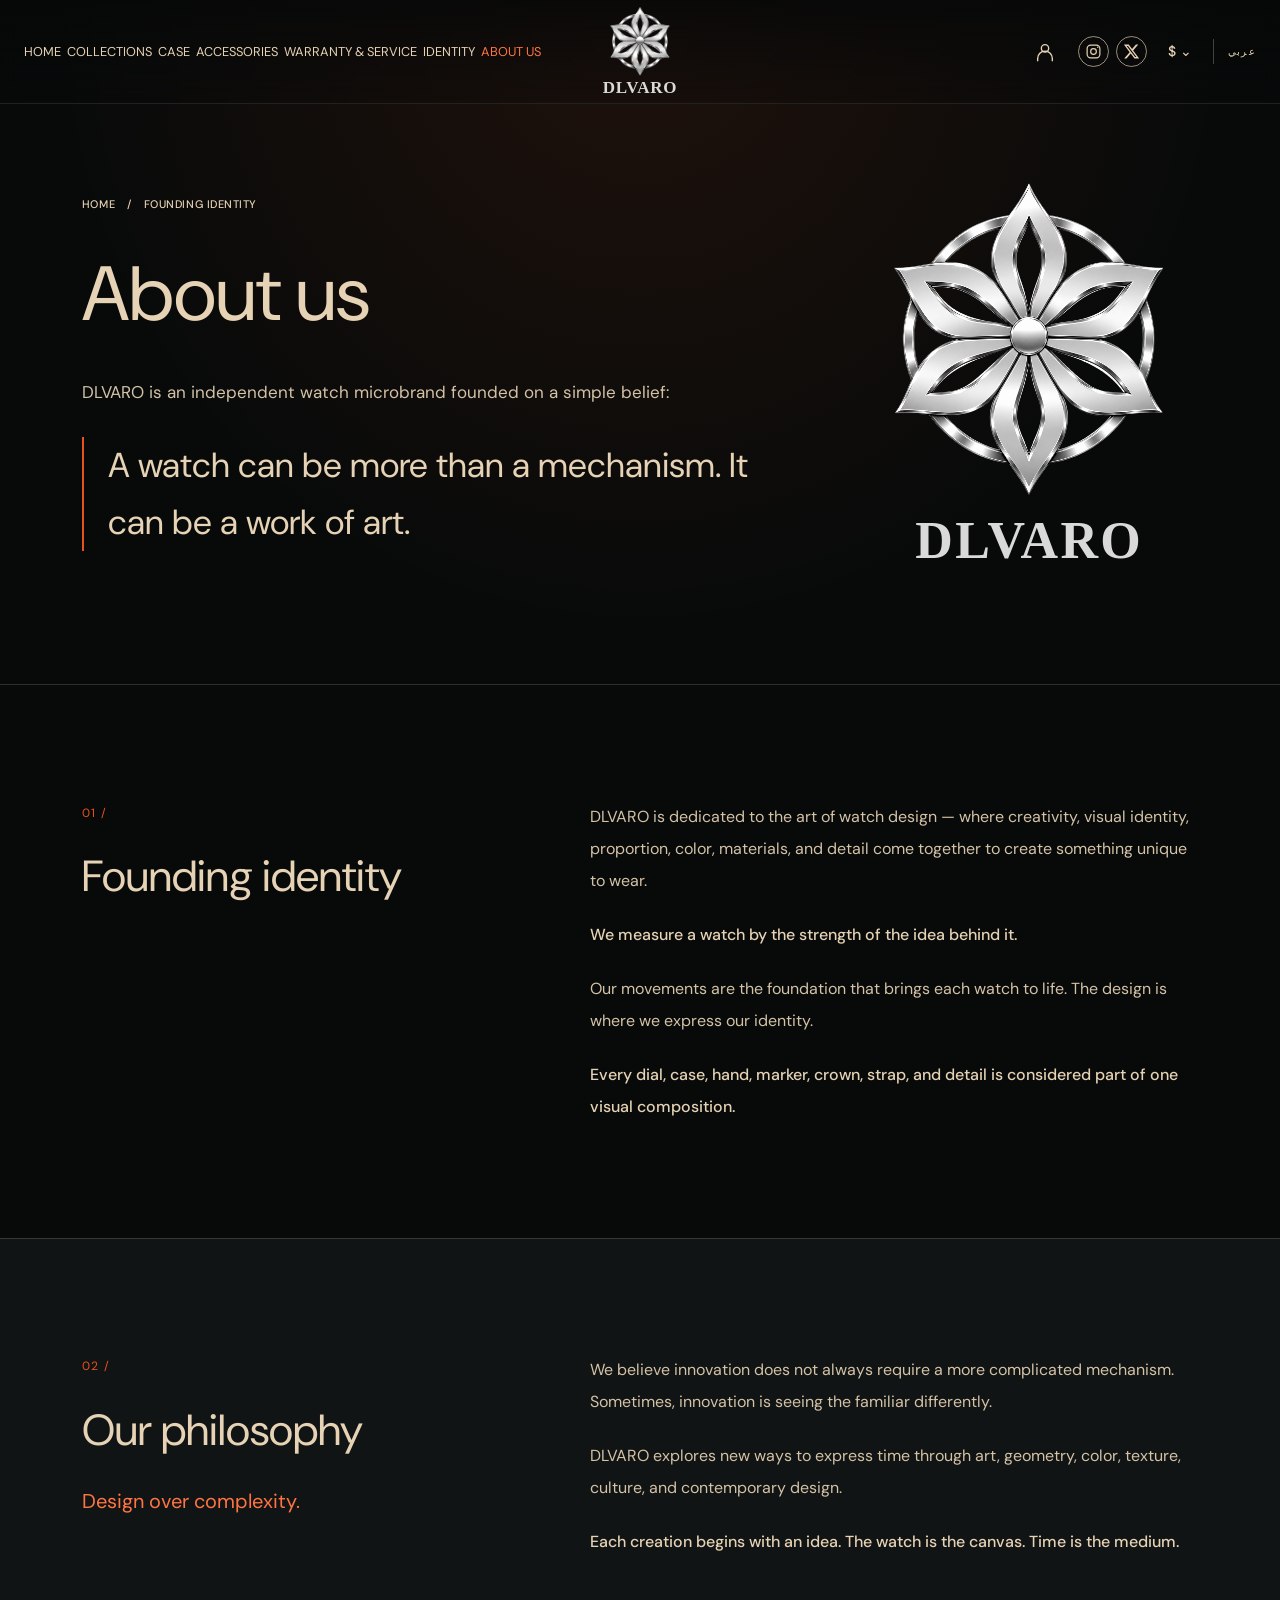
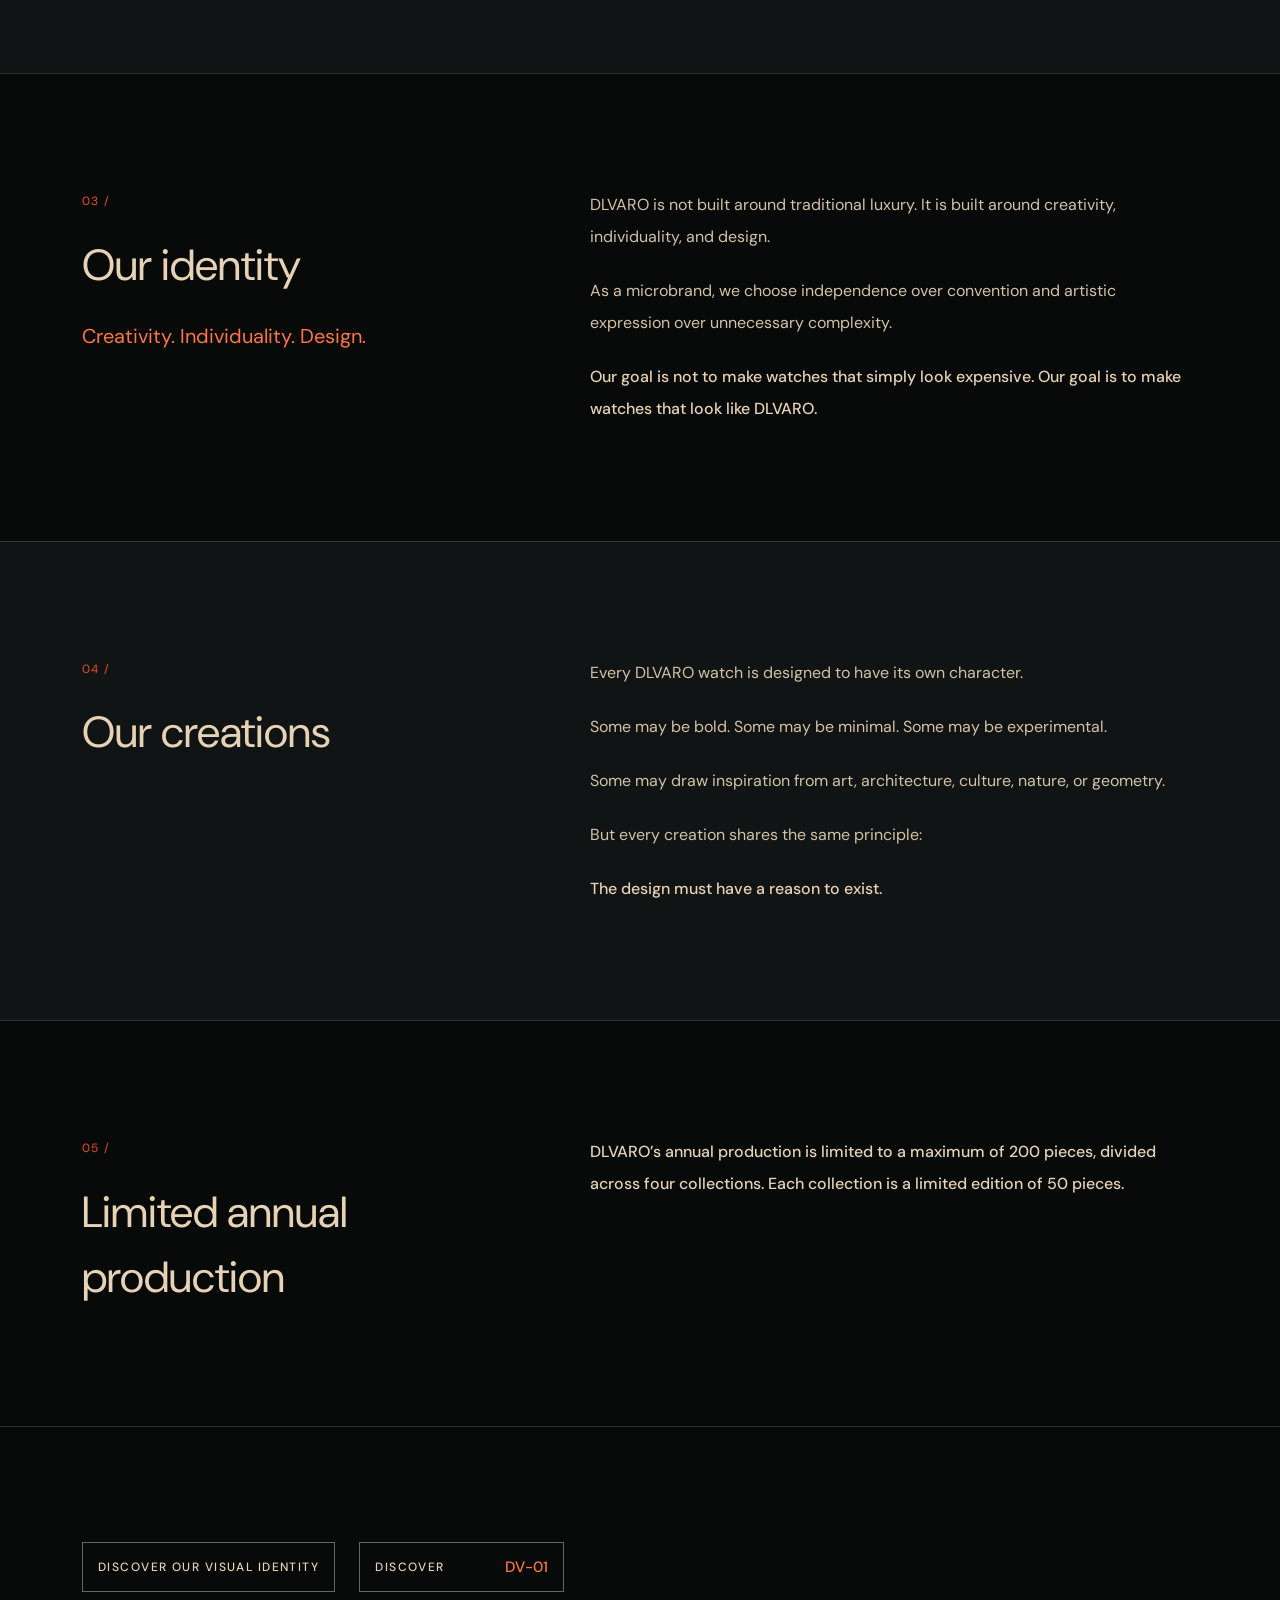
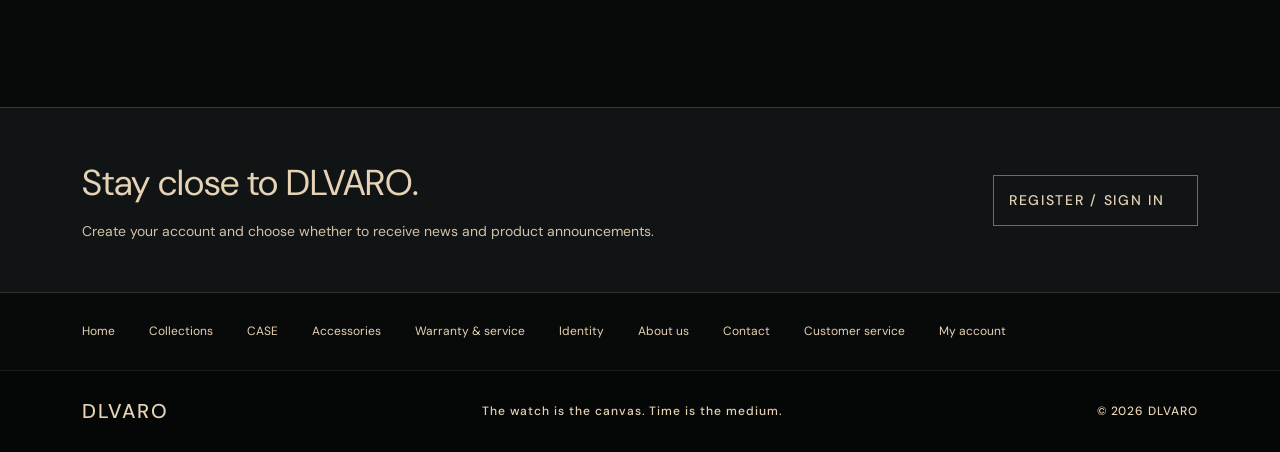
==== commit d0127c0c: "Match DLVARO wordmark to emblem silver without changing typography" ====
--- a/about.html
+++ b/about.html
@@ -14,7 +14,7 @@
   <link rel="preconnect" href="https://fonts.googleapis.com">
   <link rel="preconnect" href="https://fonts.gstatic.com" crossorigin>
   <link href="https://fonts.googleapis.com/css2?family=Cormorant+Garamond:wght@400;500;600&family=DM+Sans:wght@400;500;600&family=Noto+Naskh+Arabic:wght@400;500;600&family=Noto+Sans+Arabic:wght@400;500;600&display=swap" rel="stylesheet">
-  <link rel="stylesheet" href="styles.css?v=wordmark-even-silver-20261127">
+  <link rel="stylesheet" href="styles.css?v=wordmark-logo-silver-20261127">
   <script src="image-quality.js?v=original-emblem-20261121" defer></script>
   <script src="app.js?v=accessories-four-20261121" defer></script>
   <link rel="stylesheet" href="currency.css?v=symbols-1">
--- a/styles.css
+++ b/styles.css
@@ -948,11 +948,6 @@
 }
 .manifesto-stamp { opacity:1; mix-blend-mode:normal; }
 .orbit-core { mix-blend-mode:normal; }
-.brand-wordmark { color:#ededed; background:none; filter:none; text-shadow:none; }
-
-@supports ((background-clip:text) or (-webkit-background-clip:text)) {
- .brand-wordmark {
-  background:linear-gradient(180deg,#ffffff 0%,#b0b5ba 20%,#f8fafb 30%,#62686e 44%,#e8ecef 57%,#92999f 74%,#ffffff 100%);
-  background-clip:text; -webkit-background-clip:text; color:transparent;
- }
-}
+.brand-wordmark { color:#d9d9d9; background:none; filter:none; text-shadow:none; }
+
+
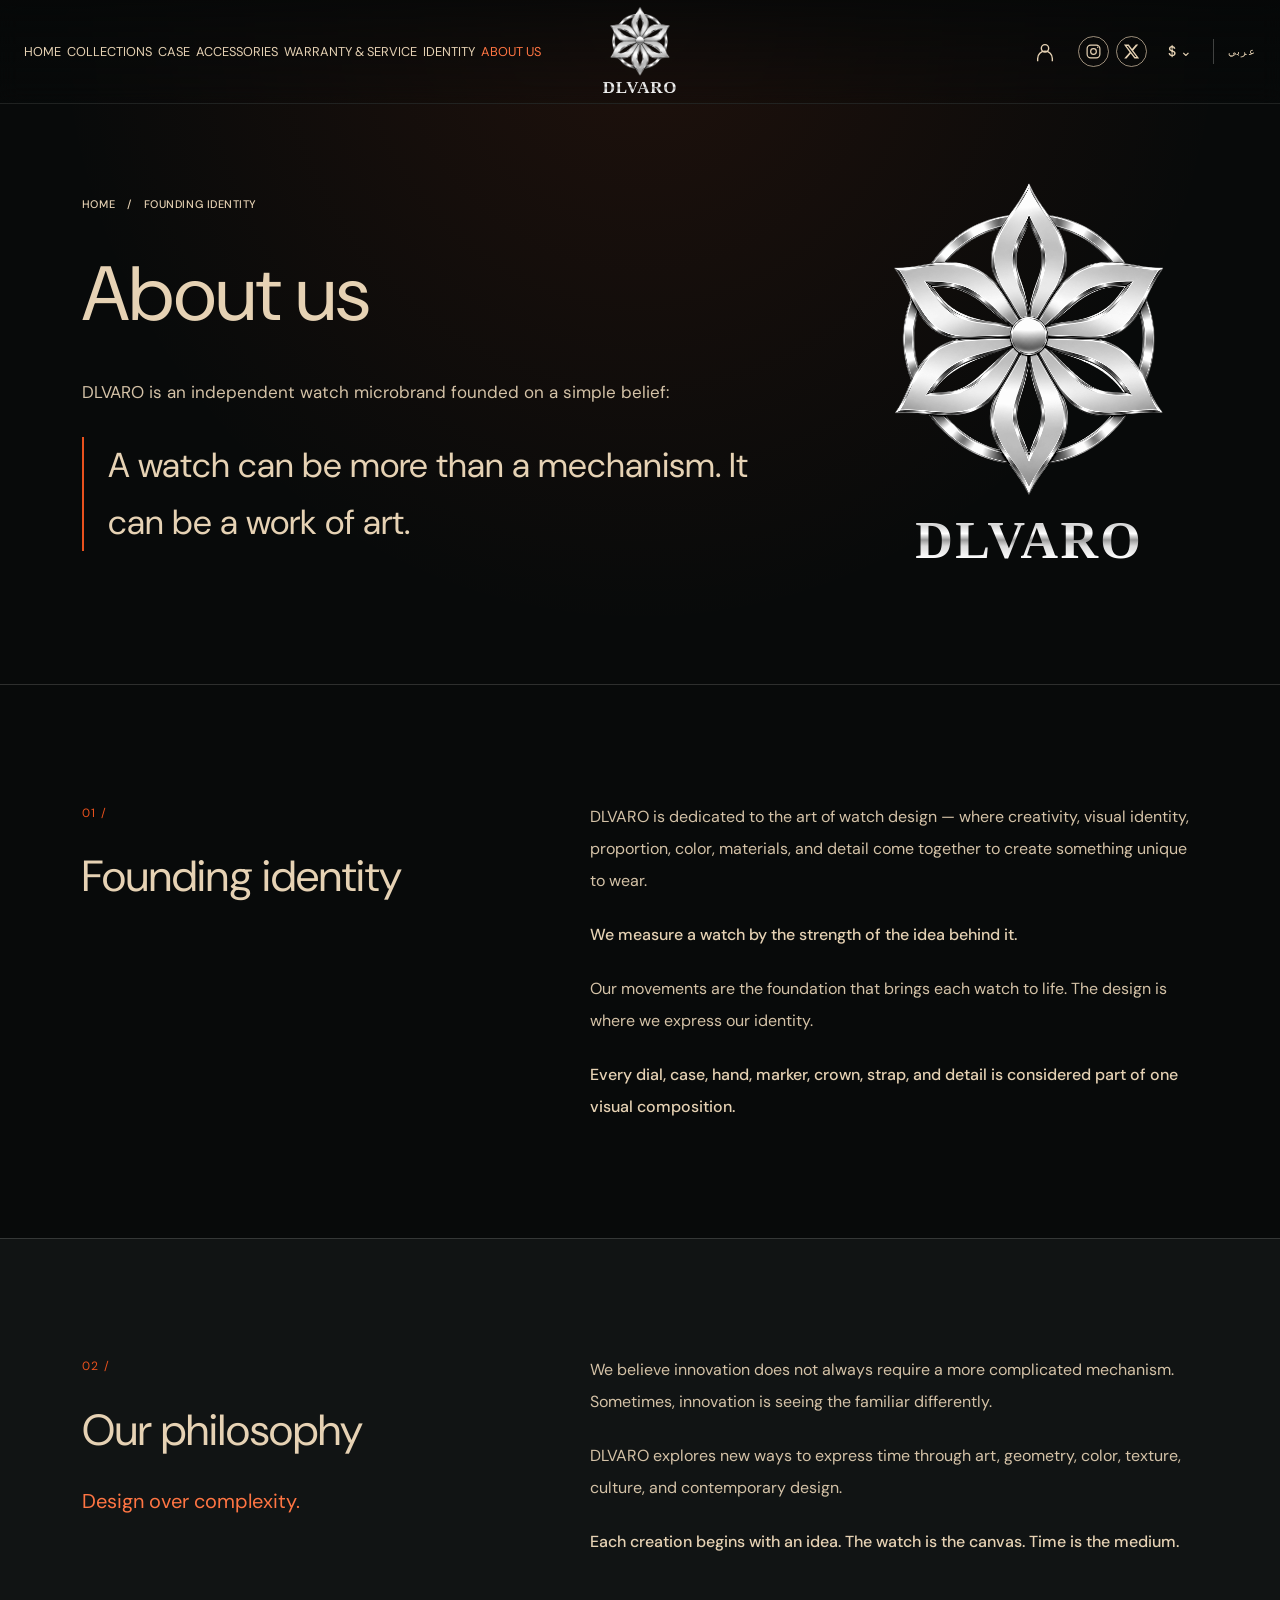
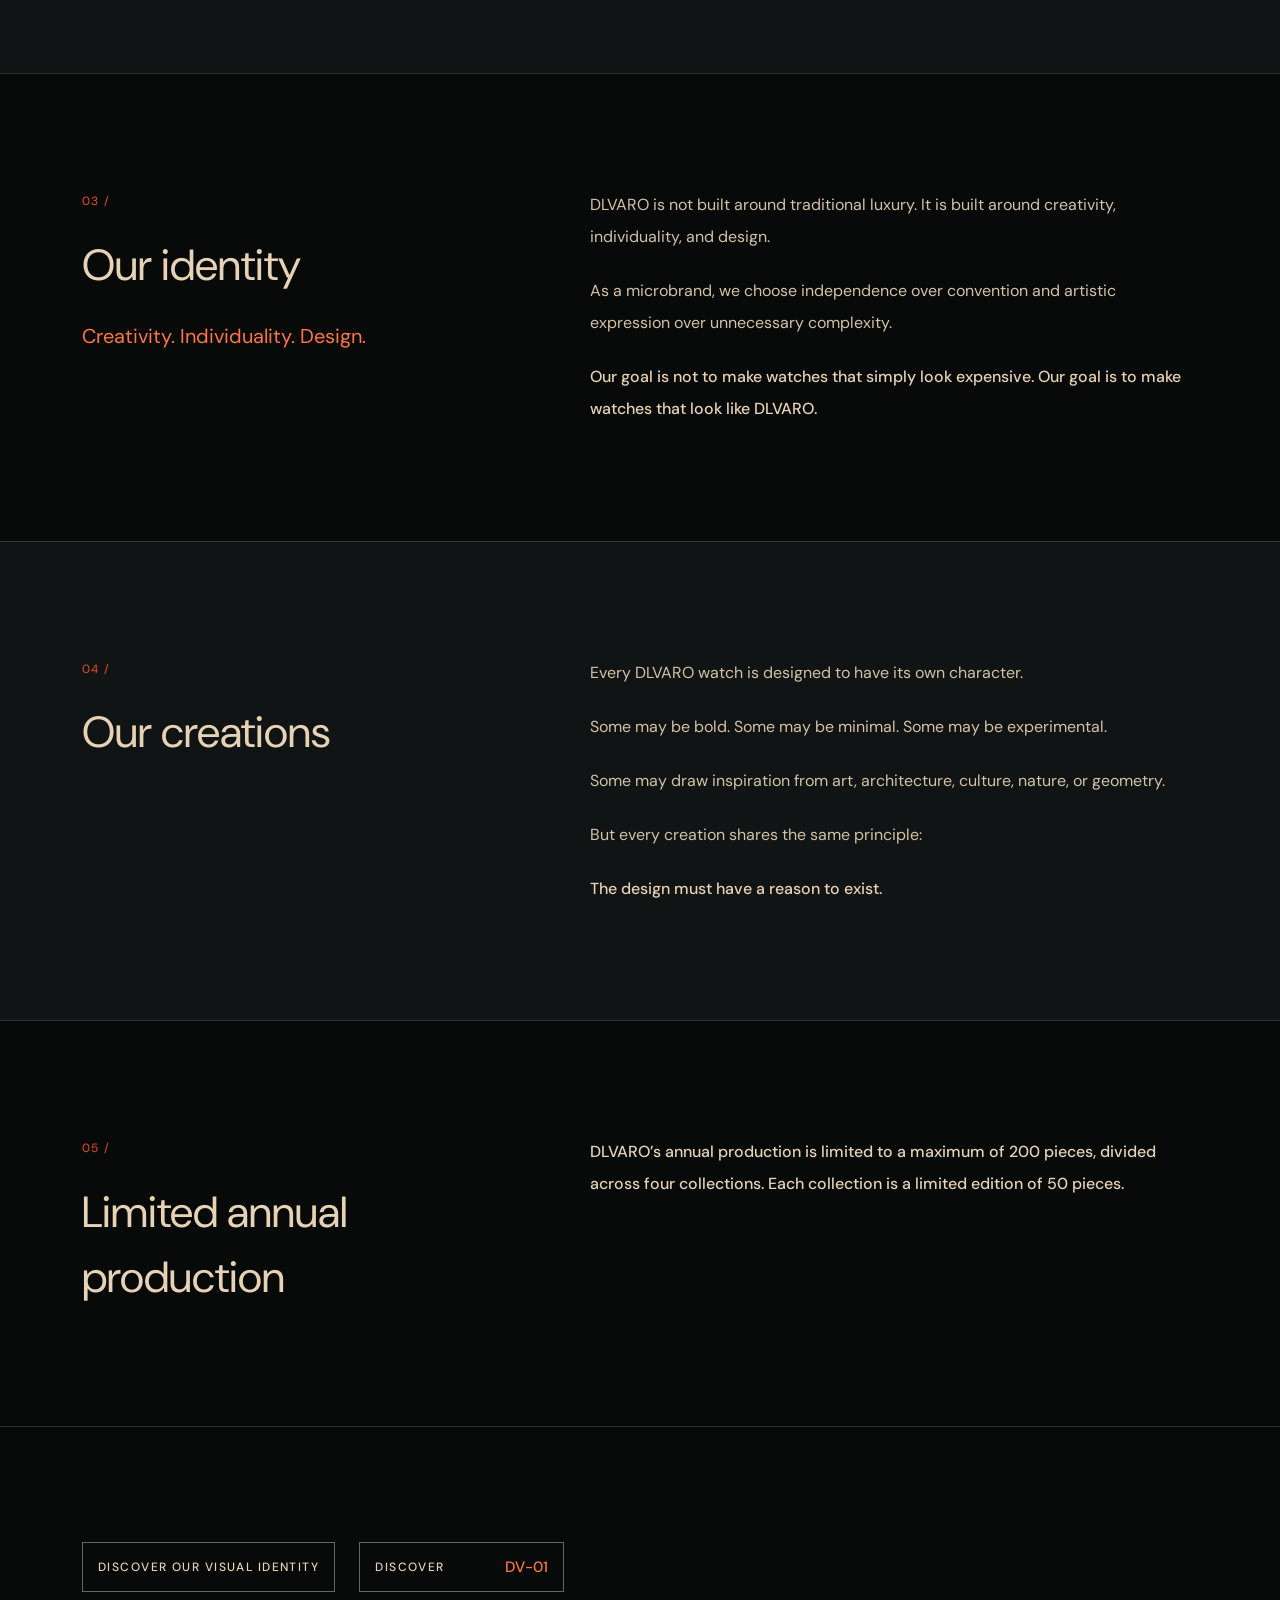
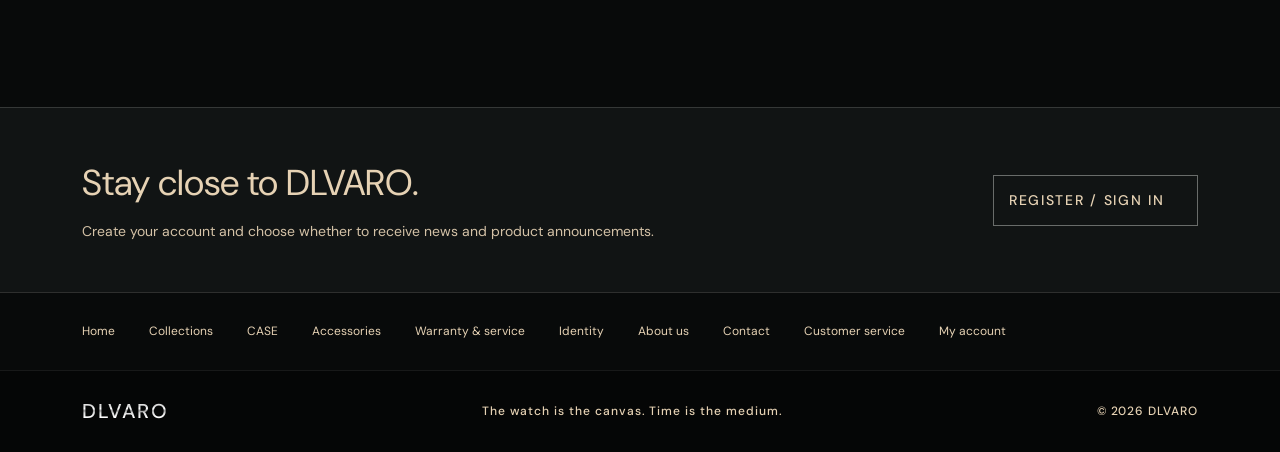
==== commit 083f778c: "Apply balanced polished silver to DLVARO wordmarks with transparent backgrounds" ====
--- a/about.html
+++ b/about.html
@@ -14,7 +14,7 @@
   <link rel="preconnect" href="https://fonts.googleapis.com">
   <link rel="preconnect" href="https://fonts.gstatic.com" crossorigin>
   <link href="https://fonts.googleapis.com/css2?family=Cormorant+Garamond:wght@400;500;600&family=DM+Sans:wght@400;500;600&family=Noto+Naskh+Arabic:wght@400;500;600&family=Noto+Sans+Arabic:wght@400;500;600&display=swap" rel="stylesheet">
-  <link rel="stylesheet" href="styles.css?v=wordmark-logo-silver-20261127">
+  <link rel="stylesheet" href="styles.css?v=wordmark-polished-20261127">
   <script src="image-quality.js?v=original-emblem-20261121" defer></script>
   <script src="app.js?v=accessories-four-20261121" defer></script>
   <link rel="stylesheet" href="currency.css?v=symbols-1">
--- a/styles.css
+++ b/styles.css
@@ -948,6 +948,15 @@
 }
 .manifesto-stamp { opacity:1; mix-blend-mode:normal; }
 .orbit-core { mix-blend-mode:normal; }
-.brand-wordmark { color:#d9d9d9; background:none; filter:none; text-shadow:none; }
-
-
+.brand-wordmark, .site-footer .footer-brand { color:#dedede; background:none; filter:none; text-shadow:none; }
+/* A shared vertical silver reflection gives every letter the same finish. */
+@supports ((background-clip:text) or (-webkit-background-clip:text)) {
+ .brand-wordmark, .site-footer .footer-brand {
+  background-image:linear-gradient(180deg,#ffffff 0%,#d4d4d4 24%,#ffffff 38%,#999999 49%,#dcdcdc 60%,#ffffff 82%,#bcbcbc 100%);
+  background-clip:text;
+  -webkit-background-clip:text;
+  color:transparent;
+ }
+}
+
+
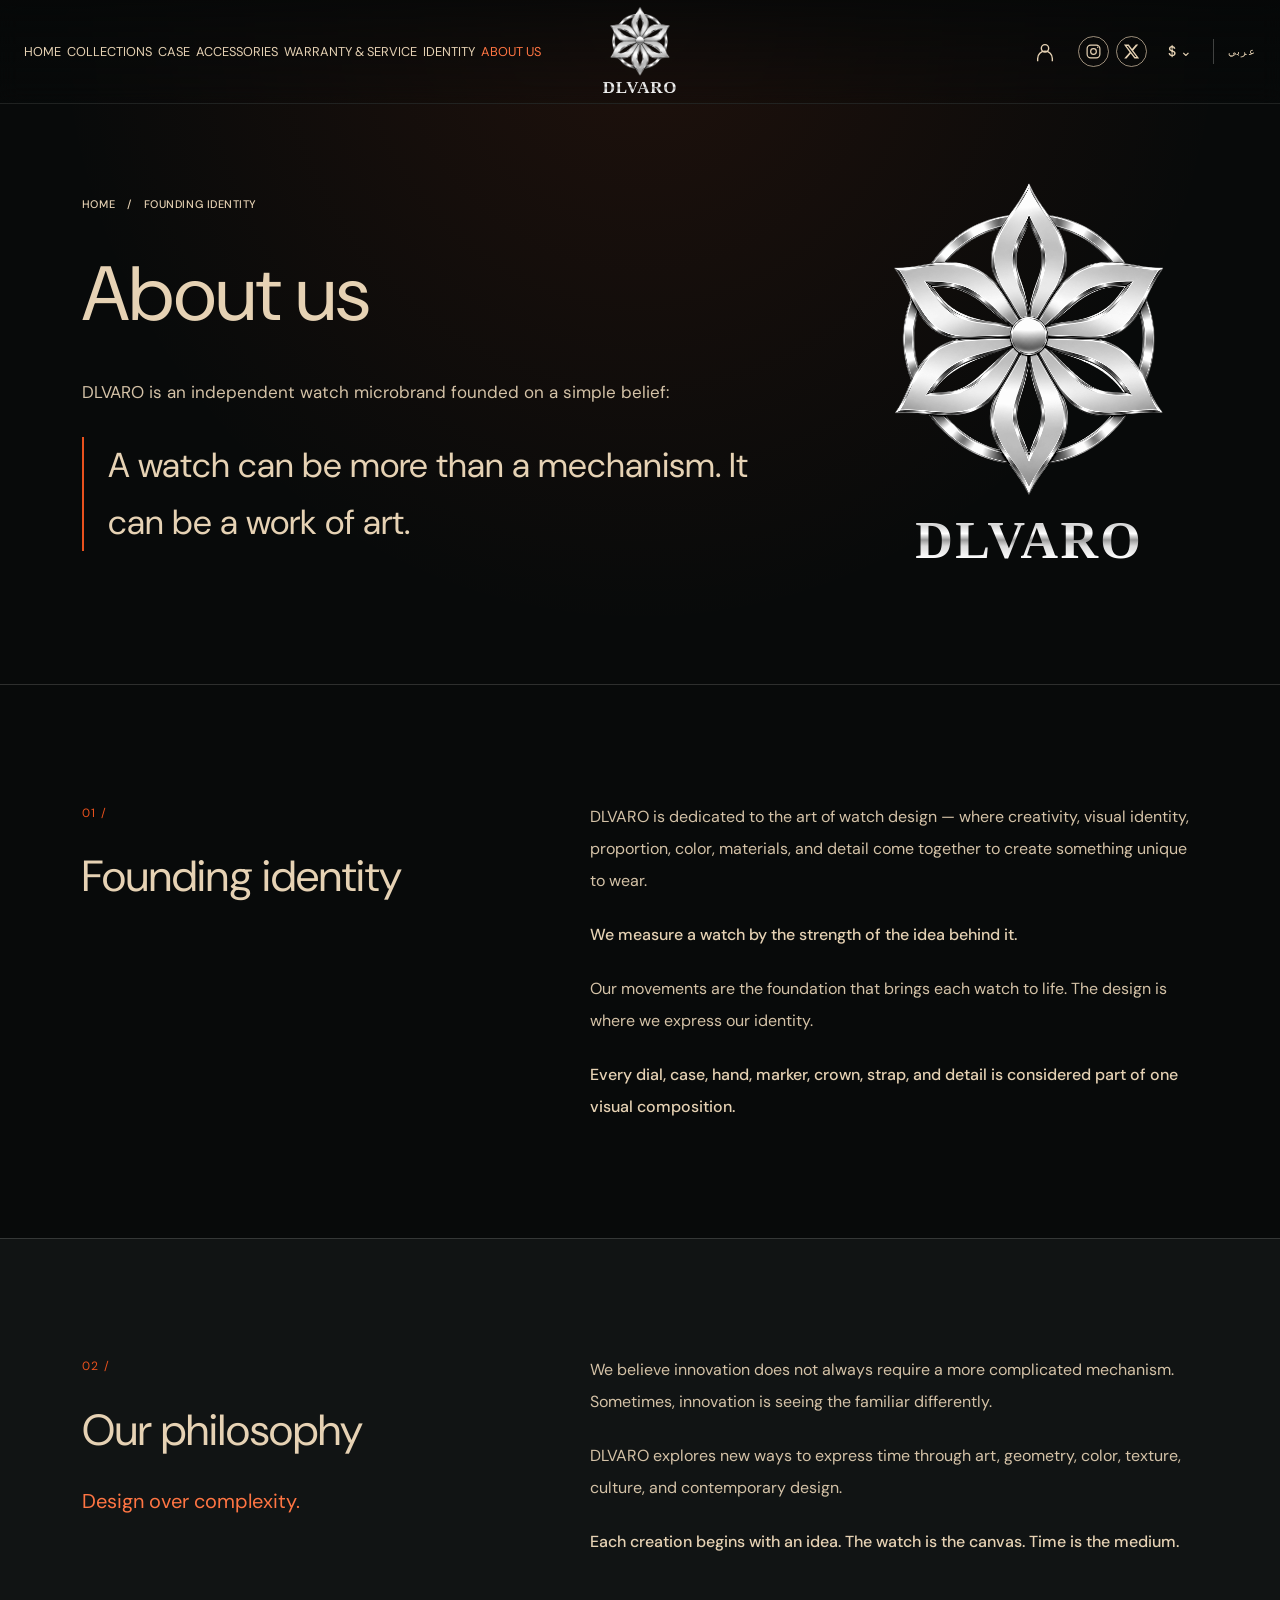
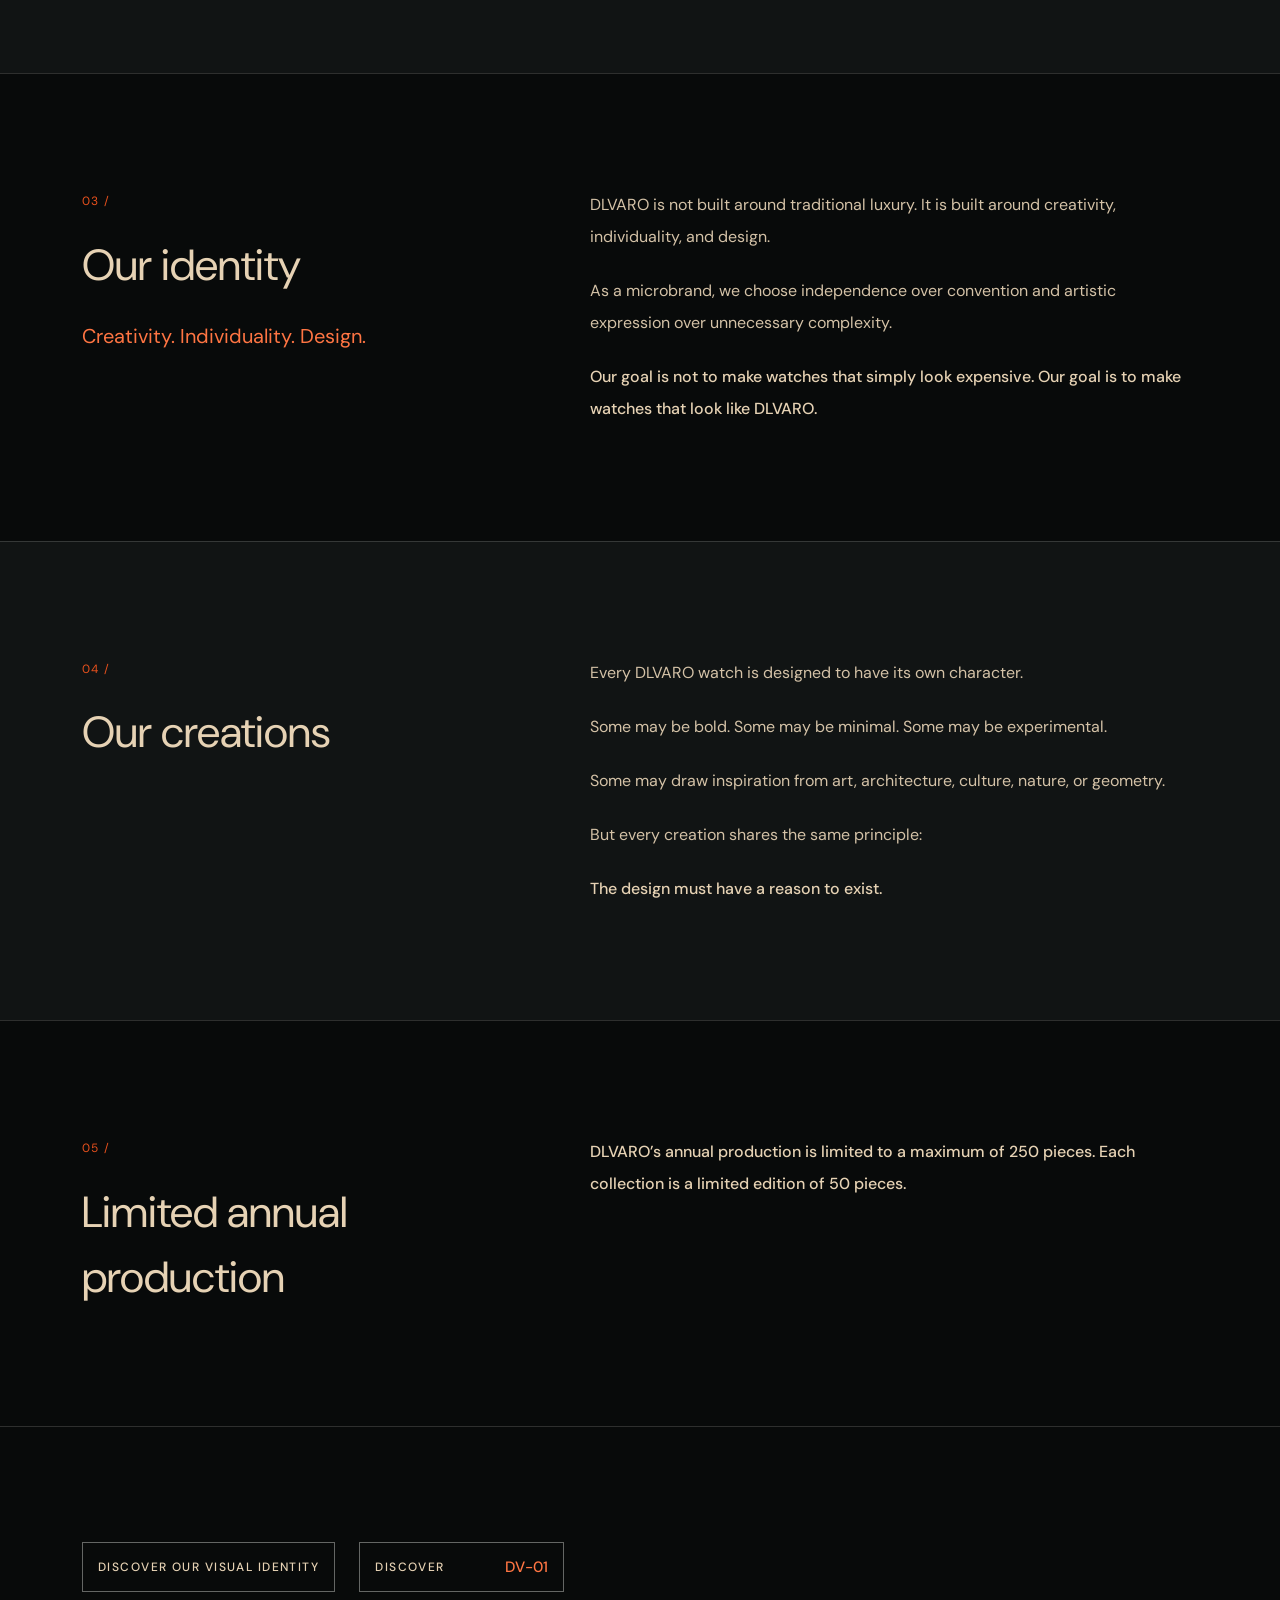
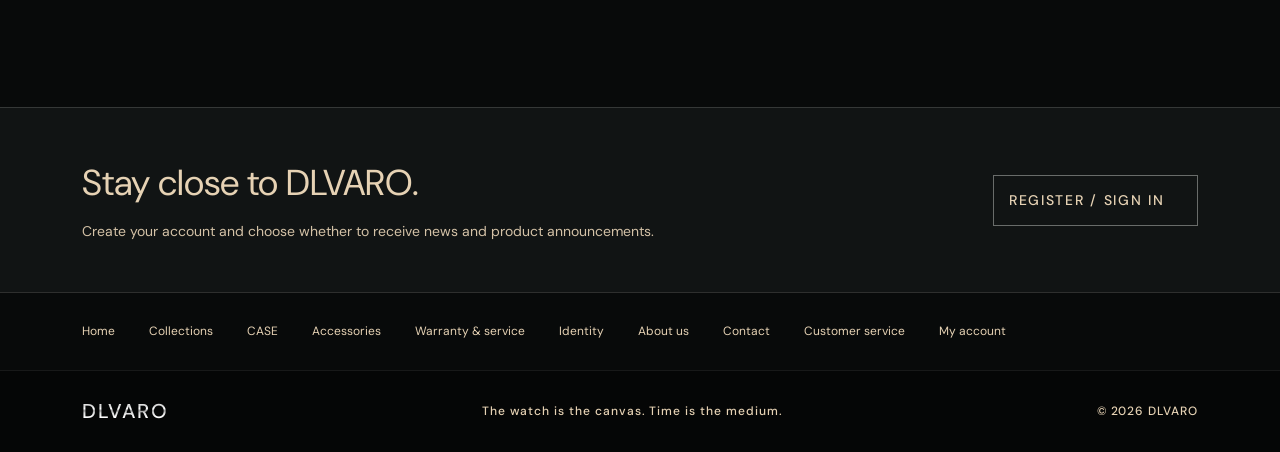
==== commit 13840cd7: "Update annual production limit to 250 pieces in Arabic and English" ====
--- a/about.html
+++ b/about.html
@@ -16,7 +16,7 @@
   <link href="https://fonts.googleapis.com/css2?family=Cormorant+Garamond:wght@400;500;600&family=DM+Sans:wght@400;500;600&family=Noto+Naskh+Arabic:wght@400;500;600&family=Noto+Sans+Arabic:wght@400;500;600&display=swap" rel="stylesheet">
   <link rel="stylesheet" href="styles.css?v=wordmark-polished-20261127">
   <script src="image-quality.js?v=original-emblem-20261121" defer></script>
-  <script src="app.js?v=accessories-four-20261121" defer></script>
+  <script src="app.js?v=production-250-20261127" defer></script>
   <link rel="stylesheet" href="currency.css?v=symbols-1">
   <script src="currency.js?v=trim-zeros-1" defer></script>
 </head>
@@ -55,7 +55,7 @@
 
   <main id="main" class="about-page">
 <section class="about-hero section-pad" aria-labelledby="about-title">
- <div class="about-heading"><div class="section-kicker"><a href="index.html" data-i18n="navHome">Home</a><span>/</span><span data-i18n="aboutFounding">Founding identity</span></div><h1 id="about-title" data-i18n="navAbout">About us</h1><p class="about-intro" data-i18n="aboutIntro">DLVARO is an independent watch microbrand founded on a simple belief:</p><blockquote data-i18n="aboutQuote">A watch can be more than a mechanism. It can be a work of art.</blockquote></div><figure class="about-emblem"><img src="assets/dlvaro-emblem-original-20261121.png" width="1254" height="1254" alt="" srcset="assets/dlvaro-emblem-original-20261121.png 1254w" sizes="320px" decoding="async" fetchpriority="high"><span class="brand-wordmark" dir="ltr">DLVARO</span></figure></section><section class="about-principle section-pad" id="founding" aria-labelledby="founding-title"><div class="about-section-heading"><span class="section-number">01 /</span><h2 id="founding-title" data-i18n="aboutFounding">Founding identity</h2></div><div class="about-body"><p data-i18n="aboutDedication">DLVARO is dedicated to the art of watch design — where creativity, visual identity, proportion, color, materials, and detail come together to create something unique to wear.</p><p class="about-emphasis" data-i18n="aboutIdea">We measure a watch by the strength of the idea behind it.</p><p data-i18n="aboutMovement">Our movements are the foundation that brings each watch to life. The design is where we express our identity.</p><p class="about-emphasis" data-i18n="aboutComposition">Every dial, case, hand, marker, crown, strap, and detail is considered part of one visual composition.</p></div></section><section class="about-principle section-pad" id="philosophy" aria-labelledby="philosophy-title"><div class="about-section-heading"><span class="section-number">02 /</span><h2 id="philosophy-title" data-i18n="aboutPhilosophy">Our philosophy</h2><p class="about-subtitle" data-i18n="aboutDesign">Design over complexity.</p></div><div class="about-body"><p data-i18n="aboutInnovation">We believe innovation does not always require a more complicated mechanism. Sometimes, innovation is seeing the familiar differently.</p><p data-i18n="aboutExplore">DLVARO explores new ways to express time through art, geometry, color, texture, culture, and contemporary design.</p><p class="about-emphasis" data-i18n="aboutCanvas">Each creation begins with an idea. The watch is the canvas. Time is the medium.</p></div></section><section class="about-principle section-pad" id="identity" aria-labelledby="identity-title"><div class="about-section-heading"><span class="section-number">03 /</span><h2 id="identity-title" data-i18n="aboutIdentity">Our identity</h2><p class="about-subtitle" data-i18n="aboutValues">Creativity. Individuality. Design.</p></div><div class="about-body"><p data-i18n="aboutLuxury">DLVARO is not built around traditional luxury. It is built around creativity, individuality, and design.</p><p data-i18n="aboutIndependence">As a microbrand, we choose independence over convention and artistic expression over unnecessary complexity.</p><p class="about-emphasis" data-i18n="aboutGoal">Our goal is not to make watches that simply look expensive. Our goal is to make watches that look like DLVARO.</p></div></section><section class="about-principle section-pad" id="creations" aria-labelledby="creations-title"><div class="about-section-heading"><span class="section-number">04 /</span><h2 id="creations-title" data-i18n="aboutCreations">Our creations</h2></div><div class="about-body"><p data-i18n="aboutCharacter">Every DLVARO watch is designed to have its own character.</p><p data-i18n="aboutRange">Some may be bold. Some may be minimal. Some may be experimental.</p><p data-i18n="aboutInspiration">Some may draw inspiration from art, architecture, culture, nature, or geometry.</p><p data-i18n="aboutPrinciple">But every creation shares the same principle:</p><p class="about-emphasis" data-i18n="aboutReason">The design must have a reason to exist.</p></div></section><section class="about-principle section-pad" id="annual-production" aria-labelledby="production-title"><div class="about-section-heading"><span class="section-number">05 /</span><h2 id="production-title" data-i18n="productionTitle">Limited annual production</h2></div><div class="about-body"><p class="about-emphasis" data-i18n="productionText">DLVARO’s annual production is limited to a maximum of 200 pieces, divided across four collections. Each collection is a limited edition of 50 pieces.</p></div></section><nav class="about-next section-pad" aria-label="Explore DLVARO" data-i18n-aria="explore"><a class="button-outline" href="identity.html" data-i18n="aboutExploreIdentity">Discover our visual identity</a><a class="button-outline" href="products.html" data-i18n="aboutExploreWatch">Discover DV-01</a></nav></main>
+ <div class="about-heading"><div class="section-kicker"><a href="index.html" data-i18n="navHome">Home</a><span>/</span><span data-i18n="aboutFounding">Founding identity</span></div><h1 id="about-title" data-i18n="navAbout">About us</h1><p class="about-intro" data-i18n="aboutIntro">DLVARO is an independent watch microbrand founded on a simple belief:</p><blockquote data-i18n="aboutQuote">A watch can be more than a mechanism. It can be a work of art.</blockquote></div><figure class="about-emblem"><img src="assets/dlvaro-emblem-original-20261121.png" width="1254" height="1254" alt="" srcset="assets/dlvaro-emblem-original-20261121.png 1254w" sizes="320px" decoding="async" fetchpriority="high"><span class="brand-wordmark" dir="ltr">DLVARO</span></figure></section><section class="about-principle section-pad" id="founding" aria-labelledby="founding-title"><div class="about-section-heading"><span class="section-number">01 /</span><h2 id="founding-title" data-i18n="aboutFounding">Founding identity</h2></div><div class="about-body"><p data-i18n="aboutDedication">DLVARO is dedicated to the art of watch design — where creativity, visual identity, proportion, color, materials, and detail come together to create something unique to wear.</p><p class="about-emphasis" data-i18n="aboutIdea">We measure a watch by the strength of the idea behind it.</p><p data-i18n="aboutMovement">Our movements are the foundation that brings each watch to life. The design is where we express our identity.</p><p class="about-emphasis" data-i18n="aboutComposition">Every dial, case, hand, marker, crown, strap, and detail is considered part of one visual composition.</p></div></section><section class="about-principle section-pad" id="philosophy" aria-labelledby="philosophy-title"><div class="about-section-heading"><span class="section-number">02 /</span><h2 id="philosophy-title" data-i18n="aboutPhilosophy">Our philosophy</h2><p class="about-subtitle" data-i18n="aboutDesign">Design over complexity.</p></div><div class="about-body"><p data-i18n="aboutInnovation">We believe innovation does not always require a more complicated mechanism. Sometimes, innovation is seeing the familiar differently.</p><p data-i18n="aboutExplore">DLVARO explores new ways to express time through art, geometry, color, texture, culture, and contemporary design.</p><p class="about-emphasis" data-i18n="aboutCanvas">Each creation begins with an idea. The watch is the canvas. Time is the medium.</p></div></section><section class="about-principle section-pad" id="identity" aria-labelledby="identity-title"><div class="about-section-heading"><span class="section-number">03 /</span><h2 id="identity-title" data-i18n="aboutIdentity">Our identity</h2><p class="about-subtitle" data-i18n="aboutValues">Creativity. Individuality. Design.</p></div><div class="about-body"><p data-i18n="aboutLuxury">DLVARO is not built around traditional luxury. It is built around creativity, individuality, and design.</p><p data-i18n="aboutIndependence">As a microbrand, we choose independence over convention and artistic expression over unnecessary complexity.</p><p class="about-emphasis" data-i18n="aboutGoal">Our goal is not to make watches that simply look expensive. Our goal is to make watches that look like DLVARO.</p></div></section><section class="about-principle section-pad" id="creations" aria-labelledby="creations-title"><div class="about-section-heading"><span class="section-number">04 /</span><h2 id="creations-title" data-i18n="aboutCreations">Our creations</h2></div><div class="about-body"><p data-i18n="aboutCharacter">Every DLVARO watch is designed to have its own character.</p><p data-i18n="aboutRange">Some may be bold. Some may be minimal. Some may be experimental.</p><p data-i18n="aboutInspiration">Some may draw inspiration from art, architecture, culture, nature, or geometry.</p><p data-i18n="aboutPrinciple">But every creation shares the same principle:</p><p class="about-emphasis" data-i18n="aboutReason">The design must have a reason to exist.</p></div></section><section class="about-principle section-pad" id="annual-production" aria-labelledby="production-title"><div class="about-section-heading"><span class="section-number">05 /</span><h2 id="production-title" data-i18n="productionTitle">Limited annual production</h2></div><div class="about-body"><p class="about-emphasis" data-i18n="productionText">DLVARO’s annual production is limited to a maximum of 250 pieces. Each collection is a limited edition of 50 pieces.</p></div></section><nav class="about-next section-pad" aria-label="Explore DLVARO" data-i18n-aria="explore"><a class="button-outline" href="identity.html" data-i18n="aboutExploreIdentity">Discover our visual identity</a><a class="button-outline" href="products.html" data-i18n="aboutExploreWatch">Discover DV-01</a></nav></main>
 
   <section class="membership-invite"><div><h2 data-i18n="joinTitle" >Stay close to DLVARO.</h2><p data-i18n="joinText" >Create your account and choose whether to receive news and product announcements.</p></div><a class="button-outline" href="account.html" data-i18n="joinCta">Register / Sign in</a></section>
 <nav class="footer-map" aria-label="Site map" data-i18n-aria="siteMap">
